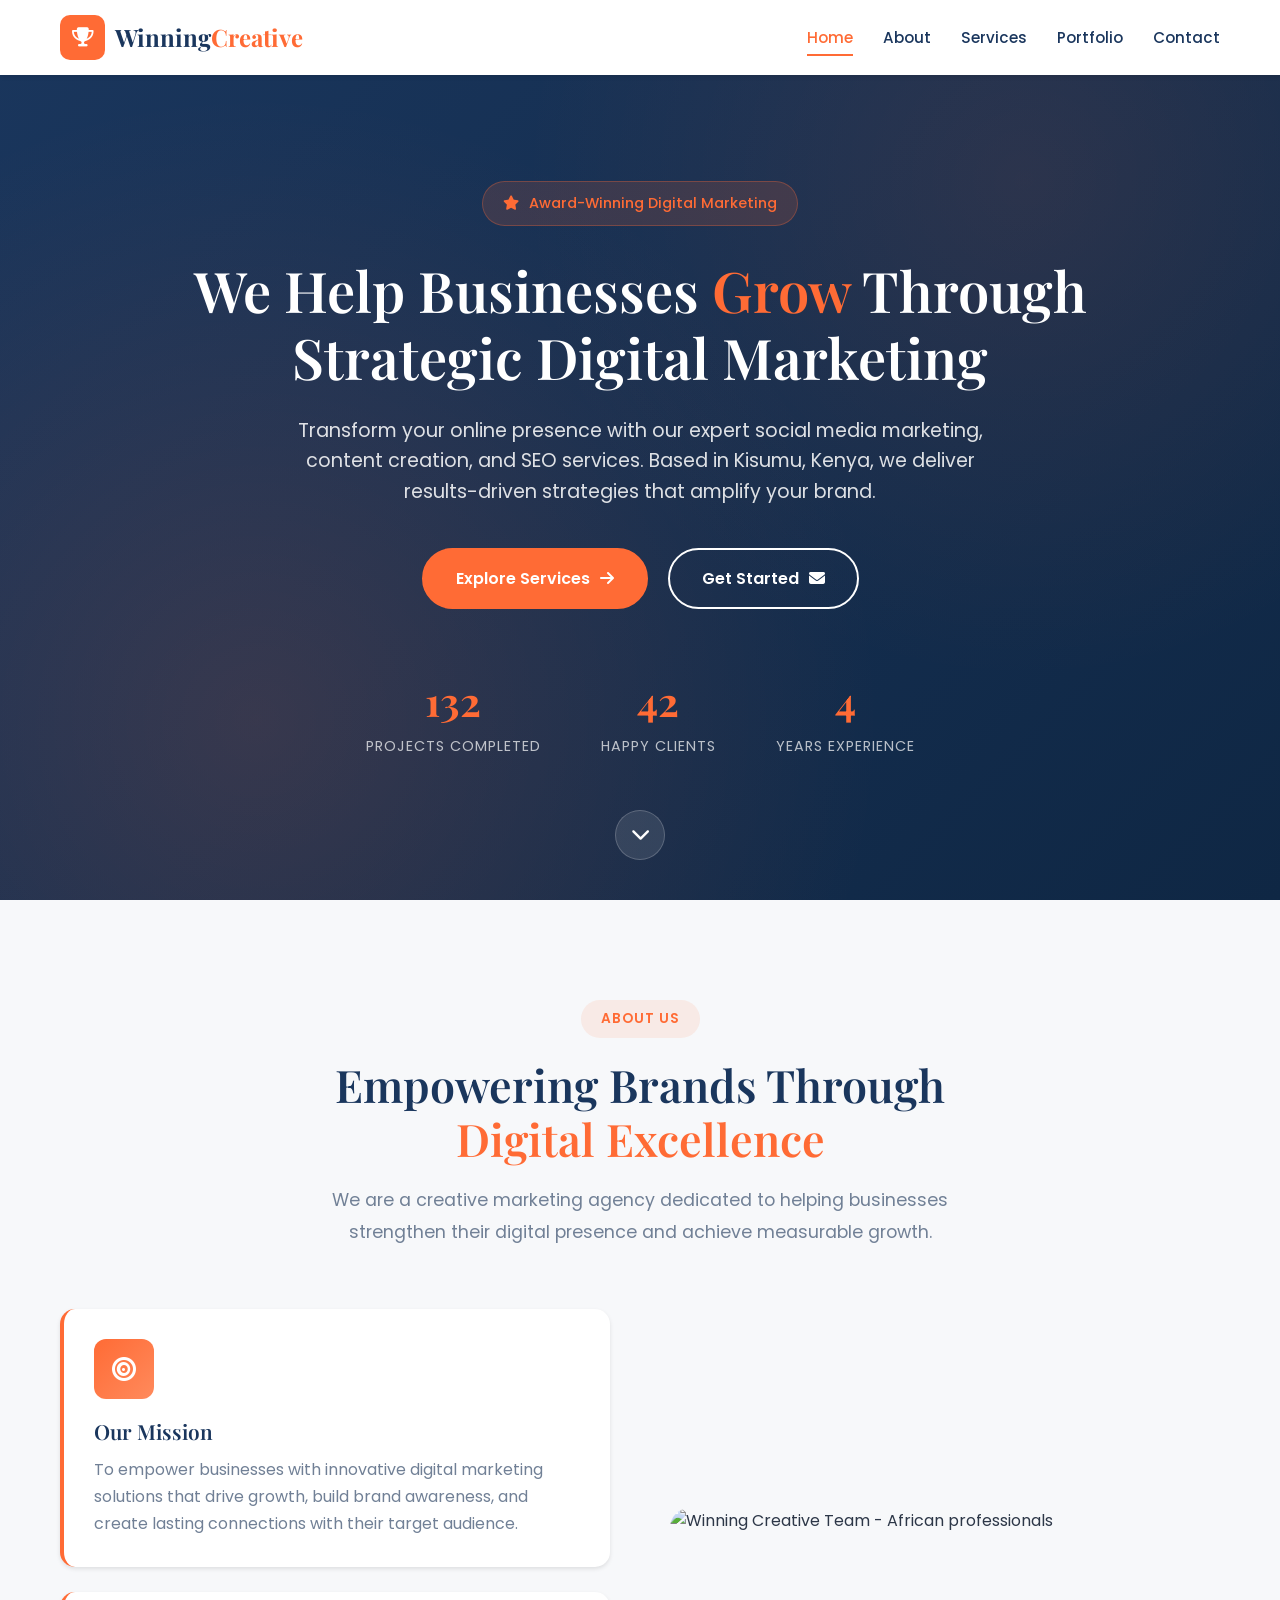
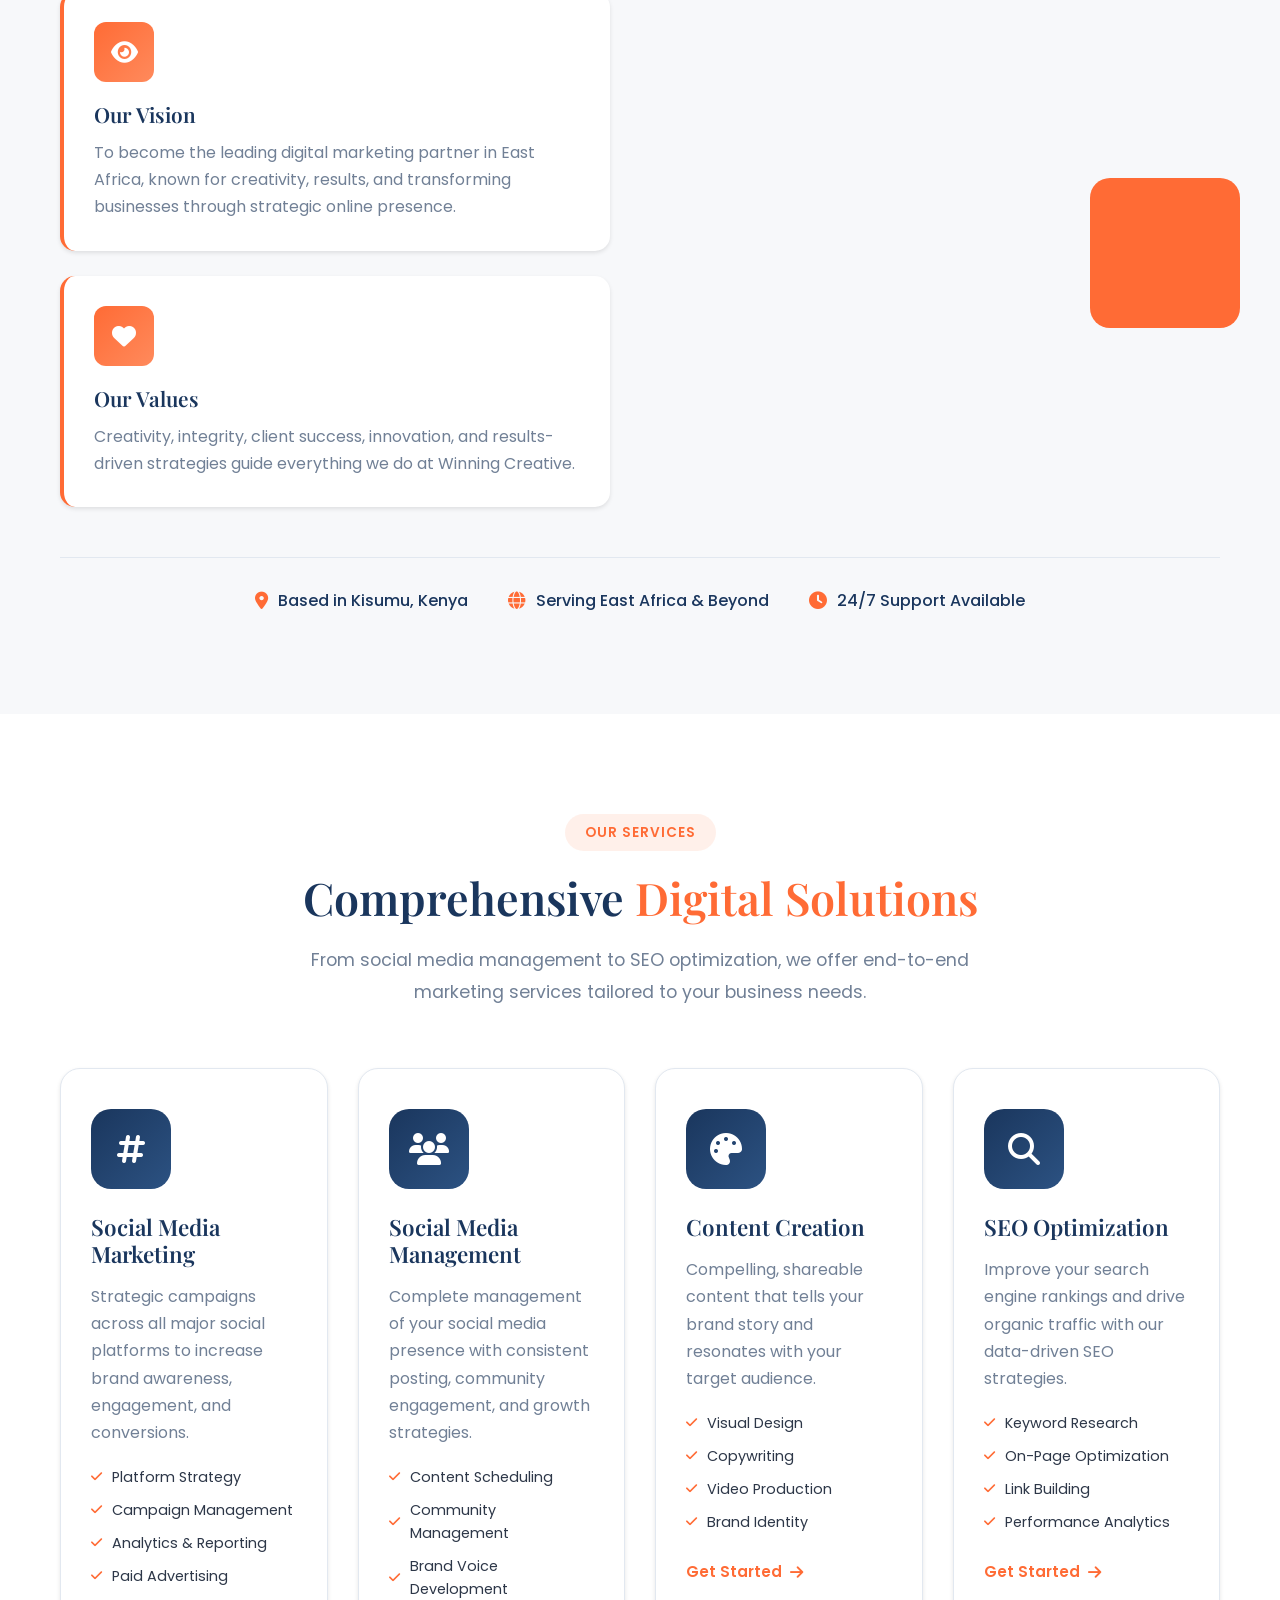
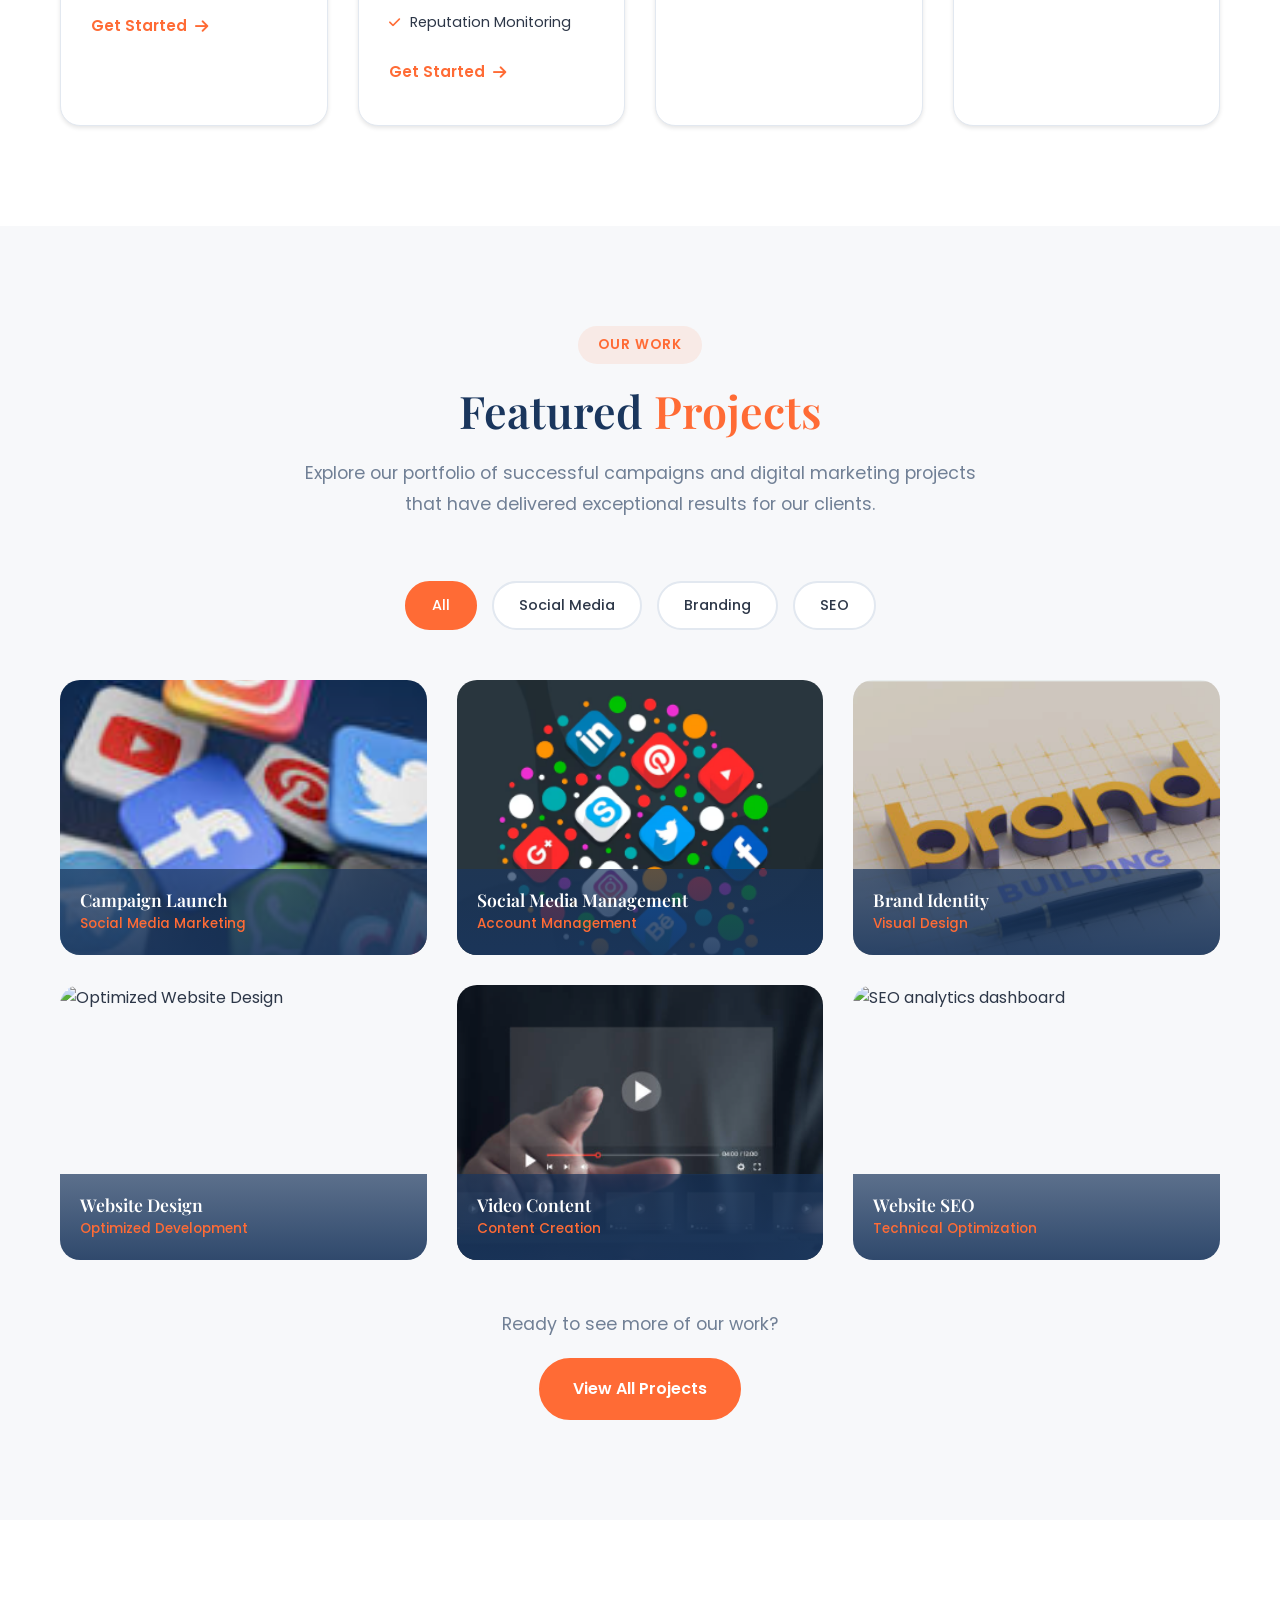
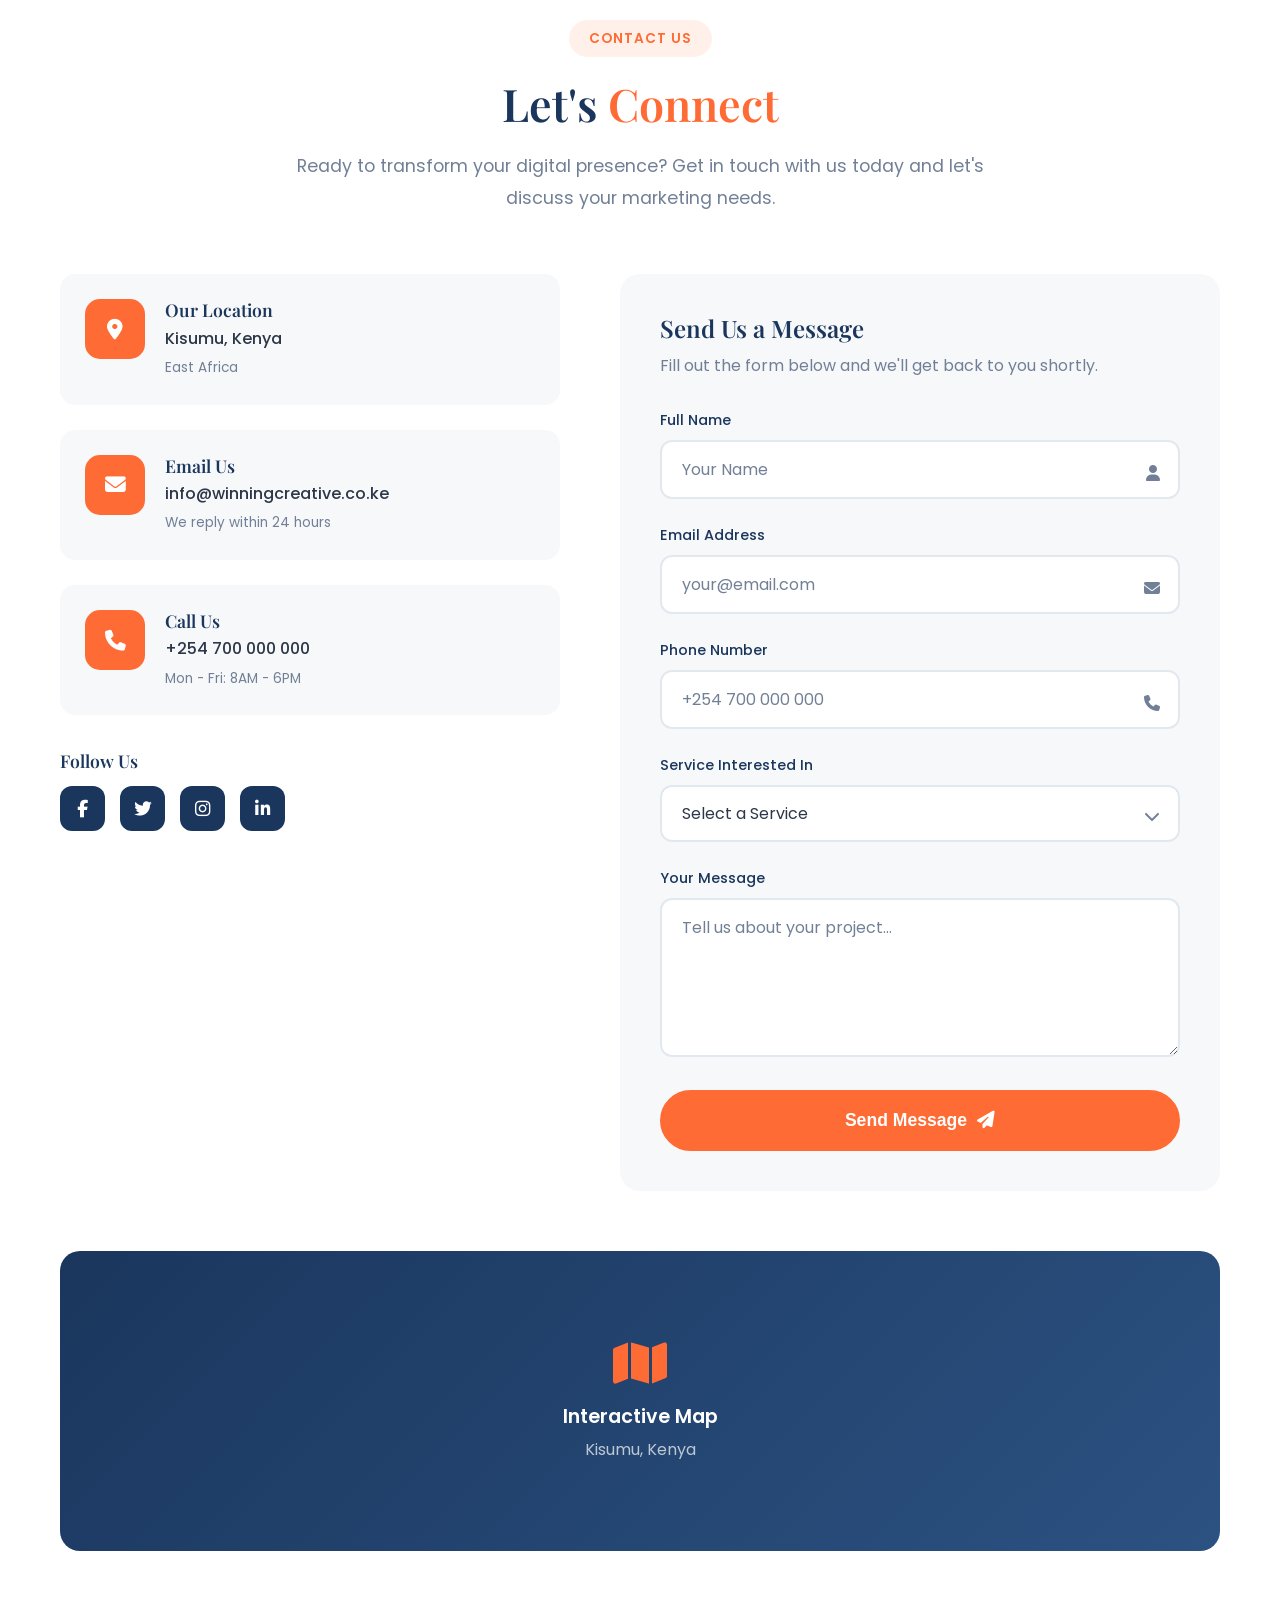
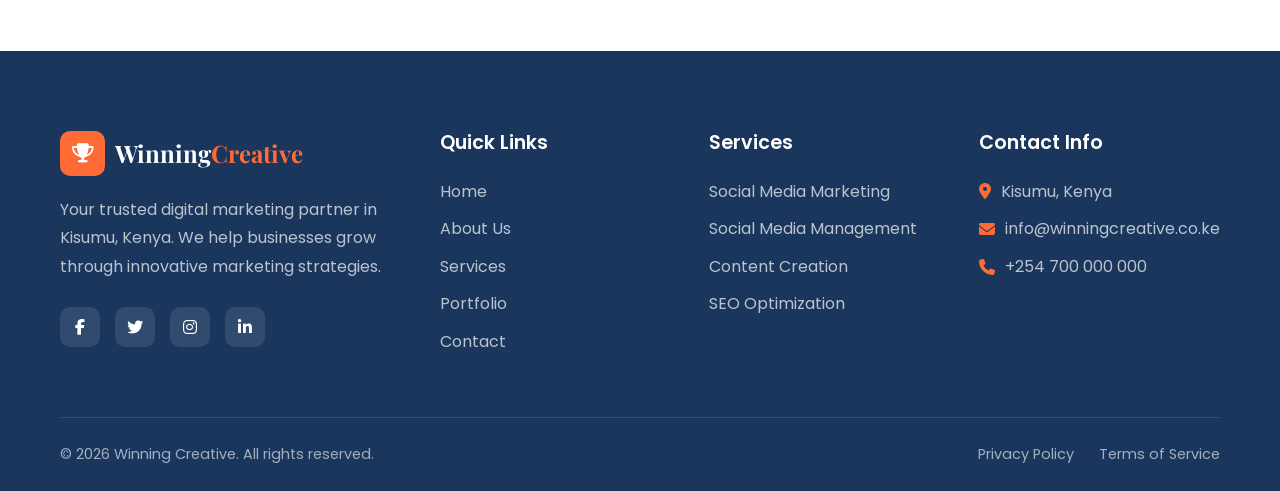
==== deploy/index.html @ 544e2b9c "first commit" ====
<!DOCTYPE html>
<html lang="en">
<head>
    <meta charset="UTF-8">
    <meta name="viewport" content="width=device-width, initial-scale=1.0">
    <meta name="description" content="Winning Creative - Your trusted digital marketing partner in Kisumu, Kenya. We specialize in social media marketing, management, content creation, and SEO optimization.">
    <meta name="keywords" content="digital marketing, social media marketing, SEO, content creation, Kisumu, Kenya, marketing agency">
    <meta name="author" content="Winning Creative">
    <meta name="robots" content="index, follow">
    <meta property="og:title" content="Winning Creative - Digital Marketing Agency">
    <meta property="og:description" content="Helping businesses grow through innovative digital marketing strategies">
    <meta property="og:type" content="website">
    <meta property="og:locale" content="en_KE">
    <title>Winning Creative | Digital Marketing Agency Kisumu, Kenya</title>
    <link rel="stylesheet" href="styles.css">
    <link rel="preconnect" href="https://fonts.googleapis.com">
    <link rel="preconnect" href="https://fonts.gstatic.com" crossorigin>
    <link href="https://fonts.googleapis.com/css2?family=Poppins:wght@300;400;500;600;700&family=Playfair+Display:wght@400;500;600;700&display=swap" rel="stylesheet">
    <link rel="stylesheet" href="https://cdnjs.cloudflare.com/ajax/libs/font-awesome/6.4.0/css/all.min.css">
</head>
<body>
    <!-- Navigation -->
    <nav class="navbar" id="navbar">
        <div class="container">
            <a href="#home" class="logo">
                <span class="logo-icon"><i class="fas fa-trophy"></i></span>
                <span class="logo-text">Winning<span class="accent">Creative</span></span>
            </a>
            <div class="menu-toggle" id="menu-toggle">
                <span class="bar"></span>
                <span class="bar"></span>
                <span class="bar"></span>
            </div>
            <ul class="nav-menu" id="nav-menu">
                <li><a href="#home" class="nav-link active">Home</a></li>
                <li><a href="#about" class="nav-link">About</a></li>
                <li><a href="#services" class="nav-link">Services</a></li>
                <li><a href="#portfolio" class="nav-link">Portfolio</a></li>
                <li><a href="#contact" class="nav-link">Contact</a></li>
            </ul>
        </div>
    </nav>

    <!-- Hero Section -->
    <section id="home" class="hero">
        <div class="hero-bg-image">
            <img src="https://images.unsplash.com/photo-1552664730-d307ca884978?w=1920&h=1080&fit=crop&crop=faces" alt="African business team collaborating">
        </div>
        <div class="hero-overlay"></div>
        <div class="hero-content">
            <div class="hero-badge">
                <span class="badge-icon"><i class="fas fa-star"></i></span>
                <span>Award-Winning Digital Marketing</span>
            </div>
            <h1 class="hero-title">
                We Help Businesses <span class="highlight">Grow</span> Through Strategic Digital Marketing
            </h1>
            <p class="hero-subtitle">
                Transform your online presence with our expert social media marketing, content creation, and SEO services. Based in Kisumu, Kenya, we deliver results-driven strategies that amplify your brand.
            </p>
            <div class="hero-buttons">
                <a href="#services" class="btn btn-primary">
                    <span>Explore Services</span>
                    <i class="fas fa-arrow-right"></i>
                </a>
                <a href="#contact" class="btn btn-secondary">
                    <span>Get Started</span>
                    <i class="fas fa-envelope"></i>
                </a>
            </div>
            <div class="hero-stats">
                <div class="stat-item">
                    <span class="stat-number" data-count="150">0</span>
                    <span class="stat-label">Projects Completed</span>
                </div>
                <div class="stat-item">
                    <span class="stat-number" data-count="50">0</span>
                    <span class="stat-label">Happy Clients</span>
                </div>
                <div class="stat-item">
                    <span class="stat-number" data-count="5">0</span>
                    <span class="stat-label">Years Experience</span>
                </div>
            </div>
        </div>
        <div class="scroll-indicator">
            <a href="#about">
                <i class="fas fa-chevron-down"></i>
            </a>
        </div>
    </section>

    <!-- About Section -->
    <section id="about" class="about">
        <div class="container">
            <div class="section-header">
                <span class="section-tag">About Us</span>
                <h2 class="section-title">Empowering Brands Through <span class="highlight">Digital Excellence</span></h2>
                <p class="section-subtitle">We are a creative marketing agency dedicated to helping businesses strengthen their digital presence and achieve measurable growth.</p>
            </div>
            <div class="about-grid">
                <div class="about-content">
                    <div class="about-card">
                        <div class="card-icon">
                            <i class="fas fa-bullseye"></i>
                        </div>
                        <h3>Our Mission</h3>
                        <p>To empower businesses with innovative digital marketing solutions that drive growth, build brand awareness, and create lasting connections with their target audience.</p>
                    </div>
                    <div class="about-card">
                        <div class="card-icon">
                            <i class="fas fa-eye"></i>
                        </div>
                        <h3>Our Vision</h3>
                        <p>To become the leading digital marketing partner in East Africa, known for creativity, results, and transforming businesses through strategic online presence.</p>
                    </div>
                    <div class="about-card">
                        <div class="card-icon">
                            <i class="fas fa-heart"></i>
                        </div>
                        <h3>Our Values</h3>
                        <p>Creativity, integrity, client success, innovation, and results-driven strategies guide everything we do at Winning Creative.</p>
                    </div>
                </div>
                <div class="about-image">
                    <div class="image-wrapper">
                        <div class="image-placeholder">
                            <img src="https://images.unsplash.com/photo-1522202176988-66273c2fd55f?w=600&h=400&fit=crop&crop=faces" alt="Winning Creative Team - African professionals">
                        </div>
                        <div class="image-accent"></div>
                    </div>
                </div>
            </div>
            <div class="about-features">
                <div class="feature-item">
                    <i class="fas fa-map-marker-alt"></i>
                    <span>Based in Kisumu, Kenya</span>
                </div>
                <div class="feature-item">
                    <i class="fas fa-globe"></i>
                    <span>Serving East Africa & Beyond</span>
                </div>
                <div class="feature-item">
                    <i class="fas fa-clock"></i>
                    <span>24/7 Support Available</span>
                </div>
            </div>
        </div>
    </section>

    <!-- Services Section -->
    <section id="services" class="services">
        <div class="container">
            <div class="section-header">
                <span class="section-tag">Our Services</span>
                <h2 class="section-title">Comprehensive <span class="highlight">Digital Solutions</span></h2>
                <p class="section-subtitle">From social media management to SEO optimization, we offer end-to-end marketing services tailored to your business needs.</p>
            </div>
            <div class="services-grid">
                <div class="service-card" data-service="social-marketing">
                    <div class="service-icon">
                        <i class="fas fa-hashtag"></i>
                    </div>
                    <h3>Social Media Marketing</h3>
                    <p>Strategic campaigns across all major social platforms to increase brand awareness, engagement, and conversions.</p>
                    <ul class="service-features">
                        <li><i class="fas fa-check"></i> Platform Strategy</li>
                        <li><i class="fas fa-check"></i> Campaign Management</li>
                        <li><i class="fas fa-check"></i> Analytics & Reporting</li>
                        <li><i class="fas fa-check"></i> Paid Advertising</li>
                    </ul>
                    <a href="#contact" class="service-link">Get Started <i class="fas fa-arrow-right"></i></a>
                </div>
                <div class="service-card" data-service="social-management">
                    <div class="service-icon">
                        <i class="fas fa-users"></i>
                    </div>
                    <h3>Social Media Management</h3>
                    <p>Complete management of your social media presence with consistent posting, community engagement, and growth strategies.</p>
                    <ul class="service-features">
                        <li><i class="fas fa-check"></i> Content Scheduling</li>
                        <li><i class="fas fa-check"></i> Community Management</li>
                        <li><i class="fas fa-check"></i> Brand Voice Development</li>
                        <li><i class="fas fa-check"></i> Reputation Monitoring</li>
                    </ul>
                    <a href="#contact" class="service-link">Get Started <i class="fas fa-arrow-right"></i></a>
                </div>
                <div class="service-card" data-service="content-creation">
                    <div class="service-icon">
                        <i class="fas fa-palette"></i>
                    </div>
                    <h3>Content Creation</h3>
                    <p>Compelling, shareable content that tells your brand story and resonates with your target audience.</p>
                    <ul class="service-features">
                        <li><i class="fas fa-check"></i> Visual Design</li>
                        <li><i class="fas fa-check"></i> Copywriting</li>
                        <li><i class="fas fa-check"></i> Video Production</li>
                        <li><i class="fas fa-check"></i> Brand Identity</li>
                    </ul>
                    <a href="#contact" class="service-link">Get Started <i class="fas fa-arrow-right"></i></a>
                </div>
                <div class="service-card" data-service="seo">
                    <div class="service-icon">
                        <i class="fas fa-search"></i>
                    </div>
                    <h3>SEO Optimization</h3>
                    <p>Improve your search engine rankings and drive organic traffic with our data-driven SEO strategies.</p>
                    <ul class="service-features">
                        <li><i class="fas fa-check"></i> Keyword Research</li>
                        <li><i class="fas fa-check"></i> On-Page Optimization</li>
                        <li><i class="fas fa-check"></i> Link Building</li>
                        <li><i class="fas fa-check"></i> Performance Analytics</li>
                    </ul>
                    <a href="#contact" class="service-link">Get Started <i class="fas fa-arrow-right"></i></a>
                </div>
            </div>
        </div>
    </section>

    <!-- Portfolio Section -->
    <section id="portfolio" class="portfolio">
        <div class="container">
            <div class="section-header">
                <span class="section-tag">Our Work</span>
                <h2 class="section-title">Featured <span class="highlight">Projects</span></h2>
                <p class="section-subtitle">Explore our portfolio of successful campaigns and digital marketing projects that have delivered exceptional results for our clients.</p>
            </div>
            <div class="portfolio-filter">
                <button class="filter-btn active" data-filter="all">All</button>
                <button class="filter-btn" data-filter="social">Social Media</button>
                <button class="filter-btn" data-filter="branding">Branding</button>
                <button class="filter-btn" data-filter="seo">SEO</button>
            </div>
            <div class="portfolio-grid">
                <div class="portfolio-item" data-category="social">
                    <div class="portfolio-image">
                        <img src="socialmedia.PNG" alt="Social Media Marketing Campaign">
                        <div class="portfolio-overlay">
                            <h4>Campaign Launch</h4>
                            <p>Social Media Marketing</p>
                        </div>
                    </div>
                </div>
                <div class="portfolio-item" data-category="social">
                    <div class="portfolio-image">
                        <img src="socialmediamanagement.PNG" alt="Social Media Management Dashboard">
                        <div class="portfolio-overlay">
                            <h4>Social Media Management</h4>
                            <p>Account Management</p>
                        </div>
                    </div>
                </div>
                <div class="portfolio-item" data-category="branding">
                    <div class="portfolio-image">
                        <img src="brandidentity.PNG" alt="Brand Identity Design">
                        <div class="portfolio-overlay">
                            <h4>Brand Identity</h4>
                            <p>Visual Design</p>
                        </div>
                    </div>
                </div>
                <div class="portfolio-item" data-category="seo">
                    <div class="portfolio-image">
                        <img src="https://images.unsplash.com/photo-1498050108023-c5249f4df085?w=600&h=450&fit=crop" alt="Optimized Website Design">
                        <div class="portfolio-overlay">
                            <h4>Website Design</h4>
                            <p>Optimized Development</p>
                        </div>
                    </div>
                </div>
                <div class="portfolio-item" data-category="social">
                    <div class="portfolio-image">
                        <img src="vediocontent.PNG" alt="Video Content Creation">
                        <div class="portfolio-overlay">
                            <h4>Video Content</h4>
                            <p>Content Creation</p>
                        </div>
                    </div>
                </div>
                <div class="portfolio-item" data-category="seo">
                    <div class="portfolio-image">
                        <img src="https://images.unsplash.com/photo-1460925895917-afdab827c52f?w=600&h=450&fit=crop" alt="SEO analytics dashboard">
                        <div class="portfolio-overlay">
                            <h4>Website SEO</h4>
                            <p>Technical Optimization</p>
                        </div>
                    </div>
                </div>
            </div>
            <div class="portfolio-cta">
                <p>Ready to see more of our work?</p>
                <a href="#contact" class="btn btn-primary">View All Projects</a>
            </div>
        </div>
    </section>

    <!-- Contact Section -->
    <section id="contact" class="contact">
        <div class="container">
            <div class="section-header">
                <span class="section-tag">Contact Us</span>
                <h2 class="section-title">Let's <span class="highlight">Connect</span></h2>
                <p class="section-subtitle">Ready to transform your digital presence? Get in touch with us today and let's discuss your marketing needs.</p>
            </div>
            <div class="contact-grid">
                <div class="contact-info">
                    <div class="contact-card">
                        <div class="contact-icon">
                            <i class="fas fa-map-marker-alt"></i>
                        </div>
                        <div class="contact-details">
                            <h4>Our Location</h4>
                            <p>Kisumu, Kenya</p>
                            <span class="contact-sub">East Africa</span>
                        </div>
                    </div>
                    <div class="contact-card">
                        <div class="contact-icon">
                            <i class="fas fa-envelope"></i>
                        </div>
                        <div class="contact-details">
                            <h4>Email Us</h4>
                            <p>info@winningcreative.co.ke</p>
                            <span class="contact-sub">We reply within 24 hours</span>
                        </div>
                    </div>
                    <div class="contact-card">
                        <div class="contact-icon">
                            <i class="fas fa-phone"></i>
                        </div>
                        <div class="contact-details">
                            <h4>Call Us</h4>
                            <p>+254 700 000 000</p>
                            <span class="contact-sub">Mon - Fri: 8AM - 6PM</span>
                        </div>
                    </div>
                    <div class="social-links">
                        <h4>Follow Us</h4>
                        <div class="social-icons">
                            <a href="#" class="social-link" aria-label="Facebook"><i class="fab fa-facebook-f"></i></a>
                            <a href="#" class="social-link" aria-label="Twitter"><i class="fab fa-twitter"></i></a>
                            <a href="#" class="social-link" aria-label="Instagram"><i class="fab fa-instagram"></i></a>
                            <a href="#" class="social-link" aria-label="LinkedIn"><i class="fab fa-linkedin-in"></i></a>
                        </div>
                    </div>
                </div>
                <div class="contact-form-wrapper">
                    <form class="contact-form" id="contact-form">
                        <div class="form-header">
                            <h3>Send Us a Message</h3>
                            <p>Fill out the form below and we'll get back to you shortly.</p>
                        </div>
                        <div class="form-group">
                            <label for="name">Full Name</label>
                            <input type="text" id="name" name="name" placeholder="Your Name" required>
                            <i class="fas fa-user"></i>
                        </div>
                        <div class="form-group">
                            <label for="email">Email Address</label>
                            <input type="email" id="email" name="email" placeholder="your@email.com" required>
                            <i class="fas fa-envelope"></i>
                        </div>
                        <div class="form-group">
                            <label for="phone">Phone Number</label>
                            <input type="tel" id="phone" name="phone" placeholder="+254 700 000 000">
                            <i class="fas fa-phone"></i>
                        </div>
                        <div class="form-group">
                            <label for="service">Service Interested In</label>
                            <select id="service" name="service" required>
                                <option value="">Select a Service</option>
                                <option value="social-marketing">Social Media Marketing</option>
                                <option value="social-management">Social Media Management</option>
                                <option value="content-creation">Content Creation</option>
                                <option value="seo">SEO Optimization</option>
                                <option value="other">Other</option>
                            </select>
                            <i class="fas fa-chevron-down"></i>
                        </div>
                        <div class="form-group">
                            <label for="message">Your Message</label>
                            <textarea id="message" name="message" rows="5" placeholder="Tell us about your project..." required></textarea>
                        </div>
                        <button type="submit" class="btn btn-primary btn-submit">
                            <span>Send Message</span>
                            <i class="fas fa-paper-plane"></i>
                        </button>
                    </form>
                </div>
            </div>
            <div class="map-wrapper">
                <div class="map-placeholder">
                    <i class="fas fa-map"></i>
                    <span>Interactive Map</span>
                    <p>Kisumu, Kenya</p>
                </div>
            </div>
        </div>
    </section>

    <!-- Footer -->
    <footer class="footer">
        <div class="container">
            <div class="footer-grid">
                <div class="footer-brand">
                    <a href="#home" class="logo">
                        <span class="logo-icon"><i class="fas fa-trophy"></i></span>
                        <span class="logo-text">Winning<span class="accent">Creative</span></span>
                    </a>
                    <p>Your trusted digital marketing partner in Kisumu, Kenya. We help businesses grow through innovative marketing strategies.</p>
                    <div class="footer-social">
                        <a href="#" aria-label="Facebook"><i class="fab fa-facebook-f"></i></a>
                        <a href="#" aria-label="Twitter"><i class="fab fa-twitter"></i></a>
                        <a href="#" aria-label="Instagram"><i class="fab fa-instagram"></i></a>
                        <a href="#" aria-label="LinkedIn"><i class="fab fa-linkedin-in"></i></a>
                    </div>
                </div>
                <div class="footer-links">
                    <h4>Quick Links</h4>
                    <ul>
                        <li><a href="#home">Home</a></li>
                        <li><a href="#about">About Us</a></li>
                        <li><a href="#services">Services</a></li>
                        <li><a href="#portfolio">Portfolio</a></li>
                        <li><a href="#contact">Contact</a></li>
                    </ul>
                </div>
                <div class="footer-services">
                    <h4>Services</h4>
                    <ul>
                        <li><a href="#services">Social Media Marketing</a></li>
                        <li><a href="#services">Social Media Management</a></li>
                        <li><a href="#services">Content Creation</a></li>
                        <li><a href="#services">SEO Optimization</a></li>
                    </ul>
                </div>
                <div class="footer-contact">
                    <h4>Contact Info</h4>
                    <ul>
                        <li><i class="fas fa-map-marker-alt"></i> Kisumu, Kenya</li>
                        <li><i class="fas fa-envelope"></i> info@winningcreative.co.ke</li>
                        <li><i class="fas fa-phone"></i> +254 700 000 000</li>
                    </ul>
                </div>
            </div>
            <div class="footer-bottom">
                <p>&copy; 2026 Winning Creative. All rights reserved.</p>
                <div class="footer-legal">
                    <a href="#">Privacy Policy</a>
                    <a href="#">Terms of Service</a>
                </div>
            </div>
        </div>
    </footer>

    <script src="script.js"></script>
</body>
</html>
---- deploy/styles.css ----
/* ========================================
   Winning Creative - CSS Styles
   Theme: Orange, Dark Blue, White, Black
   ======================================== */

/* CSS Variables */
:root {
    /* Primary Colors */
    --primary-orange: #FF6B35;
    --primary-orange-light: #FF8A5C;
    --primary-orange-dark: #E55A2B;
    
    /* Secondary Colors */
    --dark-blue: #1A365D;
    --dark-blue-light: #2C5282;
    --dark-blue-dark: #0F2744;
    
    /* Neutral Colors */
    --white: #FFFFFF;
    --off-white: #F7F8FA;
    --light-gray: #E2E8F0;
    --gray: #718096;
    --dark-gray: #2D3748;
    --black: #1A202C;
    
    /* Accent Colors */
    --accent-gold: #F6AD55;
    --success: #48BB78;
    --error: #F56565;
    
    /* Shadows */
    --shadow-sm: 0 2px 4px rgba(0, 0, 0, 0.1);
    --shadow-md: 0 4px 12px rgba(0, 0, 0, 0.15);
    --shadow-lg: 0 8px 24px rgba(0, 0, 0, 0.2);
    --shadow-xl: 0 16px 48px rgba(0, 0, 0, 0.25);
    
    /* Transitions */
    --transition-fast: 0.2s ease;
    --transition-normal: 0.3s ease;
    --transition-slow: 0.5s ease;
    
    /* Spacing */
    --container-width: 1200px;
    --section-padding: 100px 0;
}

/* Reset & Base Styles */
* {
    margin: 0;
    padding: 0;
    box-sizing: border-box;
}

html {
    scroll-behavior: smooth;
    scroll-padding-top: 80px;
}

body {
    font-family: 'Poppins', sans-serif;
    font-size: 16px;
    line-height: 1.6;
    color: var(--dark-gray);
    background-color: var(--white);
    overflow-x: hidden;
}

h1, h2, h3, h4, h5, h6 {
    font-family: 'Playfair Display', serif;
    font-weight: 600;
    line-height: 1.2;
    color: var(--dark-blue);
}

a {
    text-decoration: none;
    color: inherit;
    transition: var(--transition-normal);
}

ul {
    list-style: none;
}

img {
    max-width: 100%;
    height: auto;
}

.container {
    max-width: var(--container-width);
    margin: 0 auto;
    padding: 0 20px;
}

/* ========================================
   Navigation
   ======================================== */
.navbar {
    position: fixed;
    top: 0;
    left: 0;
    right: 0;
    z-index: 1000;
    background: var(--white);
    box-shadow: var(--shadow-sm);
    transition: var(--transition-normal);
    padding: 15px 0;
}

.navbar.scrolled {
    background: rgba(255, 255, 255, 0.98);
    backdrop-filter: blur(10px);
    box-shadow: var(--shadow-md);
    padding: 10px 0;
}

.navbar .container {
    display: flex;
    justify-content: space-between;
    align-items: center;
}

.logo {
    display: flex;
    align-items: center;
    gap: 10px;
    font-size: 1.5rem;
    font-weight: 700;
    color: var(--dark-blue);
}

.logo-icon {
    display: flex;
    align-items: center;
    justify-content: center;
    width: 45px;
    height: 45px;
    background: var(--primary-orange);
    border-radius: 10px;
    color: var(--white);
    font-size: 1.2rem;
}

.logo-text {
    font-family: 'Playfair Display', serif;
}

.logo .accent {
    color: var(--primary-orange);
}

.nav-menu {
    display: flex;
    align-items: center;
    gap: 30px;
}

.nav-link {
    position: relative;
    font-weight: 500;
    color: var(--dark-blue);
    padding: 8px 0;
    font-size: 0.95rem;
}

.nav-link::after {
    content: '';
    position: absolute;
    bottom: 0;
    left: 0;
    width: 0;
    height: 2px;
    background: var(--primary-orange);
    transition: var(--transition-normal);
}

.nav-link:hover::after,
.nav-link.active::after {
    width: 100%;
}

.nav-link:hover,
.nav-link.active {
    color: var(--primary-orange);
}

/* Mobile Menu Toggle */
.menu-toggle {
    display: none;
    flex-direction: column;
    gap: 5px;
    cursor: pointer;
    padding: 5px;
}

.menu-toggle .bar {
    width: 25px;
    height: 3px;
    background: var(--dark-blue);
    border-radius: 3px;
    transition: var(--transition-normal);
}

.menu-toggle.active .bar:nth-child(1) {
    transform: rotate(45deg) translate(5px, 5px);
}

.menu-toggle.active .bar:nth-child(2) {
    opacity: 0;
}

.menu-toggle.active .bar:nth-child(3) {
    transform: rotate(-45deg) translate(5px, -5px);
}

/* ========================================
   Hero Section
   ======================================== */
.hero {
    position: relative;
    min-height: 100vh;
    display: flex;
    align-items: center;
    justify-content: center;
    background: linear-gradient(135deg, var(--dark-blue) 0%, var(--dark-blue-dark) 100%);
    padding: 120px 20px 80px;
    overflow: hidden;
}

.hero-bg-image {
    position: absolute;
    top: 0;
    left: 0;
    width: 100%;
    height: 100%;
    z-index: 0;
}

.hero-bg-image img {
    width: 100%;
    height: 100%;
    object-fit: cover;
    opacity: 0.3;
}

.hero::before {
    content: '';
    position: absolute;
    top: 0;
    left: 0;
    right: 0;
    bottom: 0;
    background: 
        radial-gradient(circle at 20% 80%, rgba(255, 107, 53, 0.15) 0%, transparent 50%),
        radial-gradient(circle at 80% 20%, rgba(255, 107, 53, 0.1) 0%, transparent 40%);
    pointer-events: none;
}

.hero-content {
    position: relative;
    z-index: 2;
    text-align: center;
    max-width: 900px;
    animation: fadeInUp 0.8s ease forwards;
}

@keyframes fadeInUp {
    from {
        opacity: 0;
        transform: translateY(30px);
    }
    to {
        opacity: 1;
        transform: translateY(0);
    }
}

.hero-badge {
    display: inline-flex;
    align-items: center;
    gap: 10px;
    background: rgba(255, 107, 53, 0.15);
    border: 1px solid rgba(255, 107, 53, 0.3);
    padding: 10px 20px;
    border-radius: 50px;
    margin-bottom: 30px;
    color: var(--primary-orange);
    font-weight: 500;
    font-size: 0.9rem;
}

.badge-icon {
    animation: pulse 2s infinite;
}

@keyframes pulse {
    0%, 100% { transform: scale(1); }
    50% { transform: scale(1.1); }
}

.hero-title {
    font-size: 3.5rem;
    color: var(--white);
    margin-bottom: 25px;
    line-height: 1.2;
}

.hero-title .highlight {
    color: var(--primary-orange);
    position: relative;
}

.hero-subtitle {
    font-size: 1.2rem;
    color: rgba(255, 255, 255, 0.85);
    margin-bottom: 40px;
    max-width: 700px;
    margin-left: auto;
    margin-right: auto;
}

.hero-buttons {
    display: flex;
    gap: 20px;
    justify-content: center;
    flex-wrap: wrap;
    margin-bottom: 60px;
}

.btn {
    display: inline-flex;
    align-items: center;
    gap: 10px;
    padding: 16px 32px;
    border-radius: 50px;
    font-weight: 600;
    font-size: 1rem;
    cursor: pointer;
    transition: var(--transition-normal);
    border: 2px solid transparent;
}

.btn-primary {
    background: var(--primary-orange);
    color: var(--white);
    border-color: var(--primary-orange);
}

.btn-primary:hover {
    background: var(--primary-orange-dark);
    border-color: var(--primary-orange-dark);
    transform: translateY(-3px);
    box-shadow: 0 10px 30px rgba(255, 107, 53, 0.4);
}

.btn-secondary {
    background: transparent;
    color: var(--white);
    border-color: var(--white);
}

.btn-secondary:hover {
    background: var(--white);
    color: var(--dark-blue);
    transform: translateY(-3px);
    box-shadow: 0 10px 30px rgba(255, 255, 255, 0.2);
}

.hero-stats {
    display: flex;
    justify-content: center;
    gap: 60px;
    flex-wrap: wrap;
}

.stat-item {
    text-align: center;
}

.stat-number {
    display: block;
    font-size: 2.5rem;
    font-weight: 700;
    color: var(--primary-orange);
    font-family: 'Playfair Display', serif;
}

.stat-label {
    font-size: 0.9rem;
    color: rgba(255, 255, 255, 0.7);
    text-transform: uppercase;
    letter-spacing: 1px;
}

.scroll-indicator {
    position: absolute;
    bottom: 40px;
    left: 50%;
    transform: translateX(-50%);
    animation: bounce 2s infinite;
}

.scroll-indicator a {
    display: flex;
    align-items: center;
    justify-content: center;
    width: 50px;
    height: 50px;
    background: rgba(255, 255, 255, 0.1);
    border-radius: 50%;
    color: var(--white);
    font-size: 1.2rem;
    border: 1px solid rgba(255, 255, 255, 0.2);
}

.scroll-indicator a:hover {
    background: var(--primary-orange);
    border-color: var(--primary-orange);
}

@keyframes bounce {
    0%, 20%, 50%, 80%, 100% { transform: translateX(-50%) translateY(0); }
    40% { transform: translateX(-50%) translateY(-10px); }
    60% { transform: translateX(-50%) translateY(-5px); }
}

/* ========================================
   Section Styles
   ======================================== */
section {
    padding: var(--section-padding);
}

.section-header {
    text-align: center;
    max-width: 700px;
    margin: 0 auto 60px;
}

.section-tag {
    display: inline-block;
    background: rgba(255, 107, 53, 0.1);
    color: var(--primary-orange);
    padding: 8px 20px;
    border-radius: 50px;
    font-size: 0.85rem;
    font-weight: 600;
    text-transform: uppercase;
    letter-spacing: 1px;
    margin-bottom: 20px;
}

.section-title {
    font-size: 2.8rem;
    margin-bottom: 20px;
    color: var(--dark-blue);
}

.section-title .highlight {
    color: var(--primary-orange);
}

.section-subtitle {
    font-size: 1.1rem;
    color: var(--gray);
    line-height: 1.8;
}

/* ========================================
   About Section
   ======================================== */
.about {
    background: var(--off-white);
}

.about-grid {
    display: grid;
    grid-template-columns: 1fr 1fr;
    gap: 60px;
    align-items: center;
    margin-bottom: 50px;
}

.about-content {
    display: grid;
    gap: 25px;
}

.about-card {
    background: var(--white);
    padding: 30px;
    border-radius: 15px;
    box-shadow: var(--shadow-sm);
    transition: var(--transition-normal);
    border-left: 4px solid var(--primary-orange);
}

.about-card:hover {
    transform: translateY(-5px);
    box-shadow: var(--shadow-md);
}

.about-card .card-icon {
    display: flex;
    align-items: center;
    justify-content: center;
    width: 60px;
    height: 60px;
    background: linear-gradient(135deg, var(--primary-orange), var(--primary-orange-light));
    border-radius: 12px;
    color: var(--white);
    font-size: 1.5rem;
    margin-bottom: 20px;
}

.about-card h3 {
    font-size: 1.3rem;
    margin-bottom: 12px;
    color: var(--dark-blue);
}

.about-card p {
    color: var(--gray);
    line-height: 1.7;
}

.about-image {
    position: relative;
}

.image-wrapper {
    position: relative;
    width: 100%;
    height: 400px;
}

.image-placeholder {
    position: absolute;
    top: 0;
    left: 0;
    width: 100%;
    height: 100%;
    border-radius: 20px;
    overflow: hidden;
    z-index: 2;
}

.image-placeholder img {
    width: 100%;
    height: 100%;
    object-fit: cover;
    transition: var(--transition-normal);
}

.image-wrapper:hover .image-placeholder img {
    transform: scale(1.05);
}

.image-accent {
    position: absolute;
    bottom: -20px;
    right: -20px;
    width: 150px;
    height: 150px;
    background: var(--primary-orange);
    border-radius: 20px;
    z-index: 1;
}

.about-features {
    display: flex;
    justify-content: center;
    gap: 40px;
    flex-wrap: wrap;
    padding-top: 30px;
    border-top: 1px solid var(--light-gray);
}

.feature-item {
    display: flex;
    align-items: center;
    gap: 10px;
    color: var(--dark-blue);
    font-weight: 500;
}

.feature-item i {
    color: var(--primary-orange);
    font-size: 1.1rem;
}

/* ========================================
   Services Section
   ======================================== */
.services {
    background: var(--white);
}

.services-grid {
    display: grid;
    grid-template-columns: repeat(4, 1fr);
    gap: 30px;
}

.service-card {
    background: var(--white);
    padding: 40px 30px;
    border-radius: 20px;
    box-shadow: var(--shadow-sm);
    transition: var(--transition-normal);
    border: 1px solid var(--light-gray);
    position: relative;
    overflow: hidden;
}

.service-card::before {
    content: '';
    position: absolute;
    top: 0;
    left: 0;
    right: 0;
    height: 4px;
    background: var(--primary-orange);
    transform: scaleX(0);
    transition: var(--transition-normal);
}

.service-card:hover {
    transform: translateY(-10px);
    box-shadow: var(--shadow-lg);
    border-color: var(--primary-orange);
}

.service-card:hover::before {
    transform: scaleX(1);
}

.service-icon {
    display: flex;
    align-items: center;
    justify-content: center;
    width: 80px;
    height: 80px;
    background: linear-gradient(135deg, var(--dark-blue), var(--dark-blue-light));
    border-radius: 20px;
    color: var(--white);
    font-size: 2rem;
    margin-bottom: 25px;
    transition: var(--transition-normal);
}

.service-card:hover .service-icon {
    background: var(--primary-orange);
    transform: scale(1.1);
}

.service-card h3 {
    font-size: 1.4rem;
    margin-bottom: 15px;
    color: var(--dark-blue);
}

.service-card > p {
    color: var(--gray);
    margin-bottom: 20px;
    line-height: 1.7;
}

.service-features {
    margin-bottom: 25px;
}

.service-features li {
    display: flex;
    align-items: center;
    gap: 10px;
    color: var(--dark-gray);
    margin-bottom: 10px;
    font-size: 0.9rem;
}

.service-features li i {
    color: var(--primary-orange);
    font-size: 0.8rem;
}

.service-link {
    display: inline-flex;
    align-items: center;
    gap: 8px;
    color: var(--primary-orange);
    font-weight: 600;
    font-size: 0.95rem;
}

.service-link:hover {
    gap: 15px;
}

/* ========================================
   Portfolio Section
   ======================================== */
.portfolio {
    background: var(--off-white);
}

.portfolio-filter {
    display: flex;
    justify-content: center;
    gap: 15px;
    margin-bottom: 50px;
    flex-wrap: wrap;
}

.filter-btn {
    padding: 12px 25px;
    background: var(--white);
    border: 2px solid var(--light-gray);
    border-radius: 50px;
    font-weight: 500;
    color: var(--dark-gray);
    cursor: pointer;
    transition: var(--transition-normal);
    font-family: 'Poppins', sans-serif;
    font-size: 0.9rem;
}

.filter-btn:hover,
.filter-btn.active {
    background: var(--primary-orange);
    border-color: var(--primary-orange);
    color: var(--white);
}

.portfolio-grid {
    display: grid;
    grid-template-columns: repeat(3, 1fr);
    gap: 30px;
    margin-bottom: 50px;
}

.portfolio-item {
    position: relative;
    border-radius: 20px;
    overflow: hidden;
    cursor: pointer;
    aspect-ratio: 4/3;
}

.portfolio-image {
    position: absolute;
    top: 0;
    left: 0;
    width: 100%;
    height: 100%;
}

.portfolio-image img {
    width: 100%;
    height: 100%;
    object-fit: cover;
    transition: var(--transition-normal);
}

.portfolio-item:hover .portfolio-image img {
    transform: scale(1.1);
}

.portfolio-overlay {
    position: absolute;
    bottom: 0;
    left: 0;
    right: 0;
    padding: 20px;
    background: linear-gradient(to top, rgba(26, 54, 93, 0.9), rgba(26, 54, 93, 0.7));
    transition: var(--transition-normal);
}

.portfolio-item:hover .portfolio-overlay {
    transform: translateY(0);
}

.portfolio-overlay h4 {
    color: var(--white);
    font-size: 1.1rem;
    margin-bottom: 3px;
}

.portfolio-overlay p {
    color: var(--primary-orange);
    font-size: 0.85rem;
    font-weight: 500;
}

.portfolio-cta {
    text-align: center;
}

.portfolio-cta p {
    font-size: 1.1rem;
    color: var(--gray);
    margin-bottom: 20px;
}

/* ========================================
   Contact Section
   ======================================== */
.contact {
    background: var(--white);
}

.contact-grid {
    display: grid;
    grid-template-columns: 1fr 1.2fr;
    gap: 60px;
    margin-bottom: 60px;
}

.contact-info {
    display: flex;
    flex-direction: column;
    gap: 25px;
}

.contact-card {
    display: flex;
    gap: 20px;
    background: var(--off-white);
    padding: 25px;
    border-radius: 15px;
    transition: var(--transition-normal);
}

.contact-card:hover {
    transform: translateX(10px);
    box-shadow: var(--shadow-sm);
}

.contact-icon {
    display: flex;
    align-items: center;
    justify-content: center;
    width: 60px;
    height: 60px;
    background: var(--primary-orange);
    border-radius: 15px;
    color: var(--white);
    font-size: 1.3rem;
    flex-shrink: 0;
}

.contact-details h4 {
    font-size: 1.1rem;
    margin-bottom: 5px;
    color: var(--dark-blue);
}

.contact-details p {
    color: var(--dark-gray);
    font-weight: 500;
    margin-bottom: 3px;
}

.contact-sub {
    font-size: 0.85rem;
    color: var(--gray);
}

.social-links {
    margin-top: 10px;
}

.social-links h4 {
    font-size: 1.1rem;
    margin-bottom: 15px;
    color: var(--dark-blue);
}

.social-icons {
    display: flex;
    gap: 15px;
}

.social-link {
    display: flex;
    align-items: center;
    justify-content: center;
    width: 45px;
    height: 45px;
    background: var(--dark-blue);
    border-radius: 12px;
    color: var(--white);
    font-size: 1.1rem;
    transition: var(--transition-normal);
}

.social-link:hover {
    background: var(--primary-orange);
    transform: translateY(-5px);
}

/* Contact Form */
.contact-form-wrapper {
    background: var(--off-white);
    padding: 40px;
    border-radius: 20px;
}

.form-header {
    margin-bottom: 30px;
}

.form-header h3 {
    font-size: 1.5rem;
    margin-bottom: 10px;
    color: var(--dark-blue);
}

.form-header p {
    color: var(--gray);
}

.form-group {
    margin-bottom: 25px;
    position: relative;
}

.form-group label {
    display: block;
    font-weight: 500;
    color: var(--dark-blue);
    margin-bottom: 8px;
    font-size: 0.9rem;
}

.form-group input,
.form-group select,
.form-group textarea {
    width: 100%;
    padding: 15px 50px 15px 20px;
    border: 2px solid var(--light-gray);
    border-radius: 12px;
    font-family: 'Poppins', sans-serif;
    font-size: 1rem;
    color: var(--dark-gray);
    background: var(--white);
    transition: var(--transition-normal);
}

.form-group input:focus,
.form-group select:focus,
.form-group textarea:focus {
    outline: none;
    border-color: var(--primary-orange);
    box-shadow: 0 0 0 4px rgba(255, 107, 53, 0.1);
}

.form-group input::placeholder,
.form-group textarea::placeholder {
    color: var(--gray);
}

.form-group select {
    cursor: pointer;
    appearance: none;
}

.form-group i {
    position: absolute;
    right: 20px;
    bottom: 18px;
    color: var(--gray);
    pointer-events: none;
}

.form-group textarea {
    resize: vertical;
    min-height: 120px;
}

.btn-submit {
    width: 100%;
    justify-content: center;
    padding: 18px 40px;
    font-size: 1.1rem;
}

/* Map */
.map-wrapper {
    border-radius: 20px;
    overflow: hidden;
    height: 300px;
}

.map-placeholder {
    width: 100%;
    height: 100%;
    background: linear-gradient(135deg, var(--dark-blue), var(--dark-blue-light));
    display: flex;
    flex-direction: column;
    align-items: center;
    justify-content: center;
    color: var(--white);
}

.map-placeholder i {
    font-size: 3rem;
    color: var(--primary-orange);
    margin-bottom: 15px;
}

.map-placeholder span {
    font-size: 1.2rem;
    font-weight: 600;
}

.map-placeholder p {
    color: rgba(255, 255, 255, 0.7);
    margin-top: 5px;
}

/* ========================================
   Footer
   ======================================== */
.footer {
    background: var(--dark-blue);
    color: var(--white);
    padding: 80px 0 0;
}

.footer-grid {
    display: grid;
    grid-template-columns: 1.5fr 1fr 1fr 1fr;
    gap: 50px;
    margin-bottom: 50px;
}

.footer-brand .logo {
    color: var(--white);
    margin-bottom: 20px;
}

.footer-brand .logo-icon {
    background: var(--primary-orange);
}

.footer-brand p {
    color: rgba(255, 255, 255, 0.7);
    line-height: 1.8;
    margin-bottom: 25px;
}

.footer-social {
    display: flex;
    gap: 15px;
}

.footer-social a {
    display: flex;
    align-items: center;
    justify-content: center;
    width: 40px;
    height: 40px;
    background: rgba(255, 255, 255, 0.1);
    border-radius: 10px;
    color: var(--white);
    transition: var(--transition-normal);
}

.footer-social a:hover {
    background: var(--primary-orange);
    transform: translateY(-3px);
}

.footer-links h4,
.footer-services h4,
.footer-contact h4 {
    color: var(--white);
    font-size: 1.2rem;
    margin-bottom: 25px;
    font-family: 'Poppins', sans-serif;
    font-weight: 600;
}

.footer-links ul li,
.footer-services ul li,
.footer-contact ul li {
    margin-bottom: 12px;
}

.footer-links a,
.footer-services a {
    color: rgba(255, 255, 255, 0.7);
    transition: var(--transition-normal);
}

.footer-links a:hover,
.footer-services a:hover {
    color: var(--primary-orange);
    padding-left: 5px;
}

.footer-contact ul li {
    display: flex;
    align-items: center;
    gap: 10px;
    color: rgba(255, 255, 255, 0.7);
}

.footer-contact ul li i {
    color: var(--primary-orange);
}

.footer-bottom {
    display: flex;
    justify-content: space-between;
    align-items: center;
    padding: 25px 0;
    border-top: 1px solid rgba(255, 255, 255, 0.1);
}

.footer-bottom p {
    color: rgba(255, 255, 255, 0.6);
    font-size: 0.9rem;
}

.footer-legal {
    display: flex;
    gap: 25px;
}

.footer-legal a {
    color: rgba(255, 255, 255, 0.6);
    font-size: 0.9rem;
}

.footer-legal a:hover {
    color: var(--primary-orange);
}

/* ========================================
   Animations & Scroll Effects
   ======================================== */
.reveal {
    opacity: 0;
    transform: translateY(30px);
    transition: all 0.8s ease;
}

.reveal.active {
    opacity: 1;
    transform: translateY(0);
}

/* ========================================
   Responsive Design
   ======================================== */
@media (max-width: 1200px) {
    .services-grid {
        grid-template-columns: repeat(2, 1fr);
    }
    
    .footer-grid {
        grid-template-columns: repeat(2, 1fr);
    }
}

@media (max-width: 992px) {
    .hero-title {
        font-size: 2.8rem;
    }
    
    .section-title {
        font-size: 2.2rem;
    }
    
    .about-grid {
        grid-template-columns: 1fr;
    }
    
    .about-image {
        order: -1;
    }
    
    .image-wrapper {
        height: 300px;
    }
    
    .contact-grid {
        grid-template-columns: 1fr;
    }
    
    .portfolio-grid {
        grid-template-columns: repeat(2, 1fr);
    }
}

@media (max-width: 768px) {
    .menu-toggle {
        display: flex;
    }
    
    .nav-menu {
        position: fixed;
        top: 0;
        right: -100%;
        width: 80%;
        max-width: 300px;
        height: 100vh;
        background: var(--white);
        flex-direction: column;
        justify-content: center;
        align-items: center;
        gap: 25px;
        box-shadow: var(--shadow-lg);
        transition: var(--transition-normal);
    }
    
    .nav-menu.active {
        right: 0;
    }
    
    .nav-link {
        font-size: 1.2rem;
    }
    
    .hero {
        padding: 100px 20px 60px;
    }
    
    .hero-title {
        font-size: 2.2rem;
    }
    
    .hero-subtitle {
        font-size: 1rem;
    }
    
    .hero-stats {
        gap: 30px;
    }
    
    .stat-number {
        font-size: 2rem;
    }
    
    .services-grid {
        grid-template-columns: 1fr;
    }
    
    .portfolio-grid {
        grid-template-columns: 1fr;
    }
    
    .footer-grid {
        grid-template-columns: 1fr;
        text-align: center;
    }
    
    .footer-social {
        justify-content: center;
    }
    
    .footer-contact ul li {
        justify-content: center;
    }
    
    .footer-bottom {
        flex-direction: column;
        gap: 15px;
        text-align: center;
    }
}

@media (max-width: 480px) {
    .hero-title {
        font-size: 1.8rem;
    }
    
    .hero-buttons {
        flex-direction: column;
        align-items: center;
    }
    
    .btn {
        width: 100%;
        max-width: 280px;
        justify-content: center;
    }
    
    .section-title {
        font-size: 1.8rem;
    }
    
    .about-features {
        flex-direction: column;
        align-items: center;
        gap: 15px;
    }
    
    .contact-form-wrapper {
        padding: 25px;
    }
    
    .portfolio-filter {
        gap: 10px;
    }
    
    .filter-btn {
        padding: 10px 18px;
        font-size: 0.8rem;
    }
}
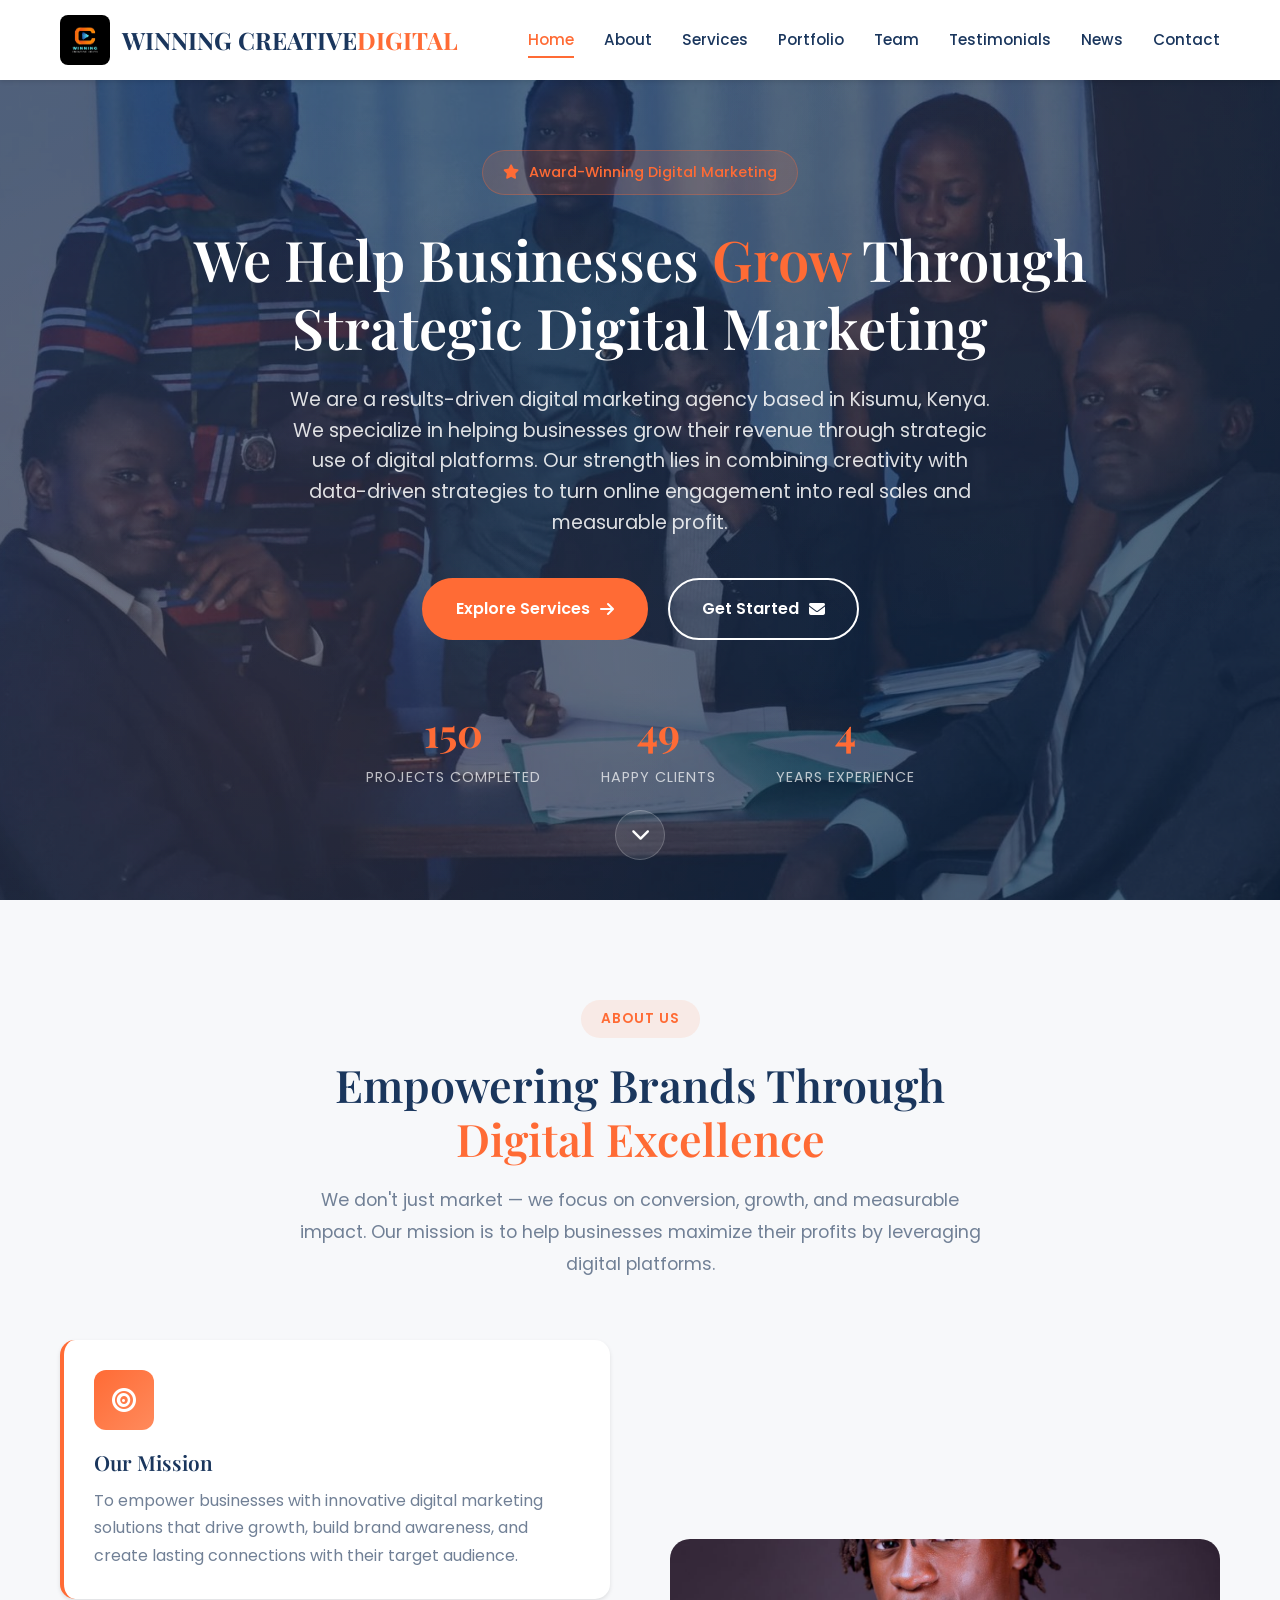
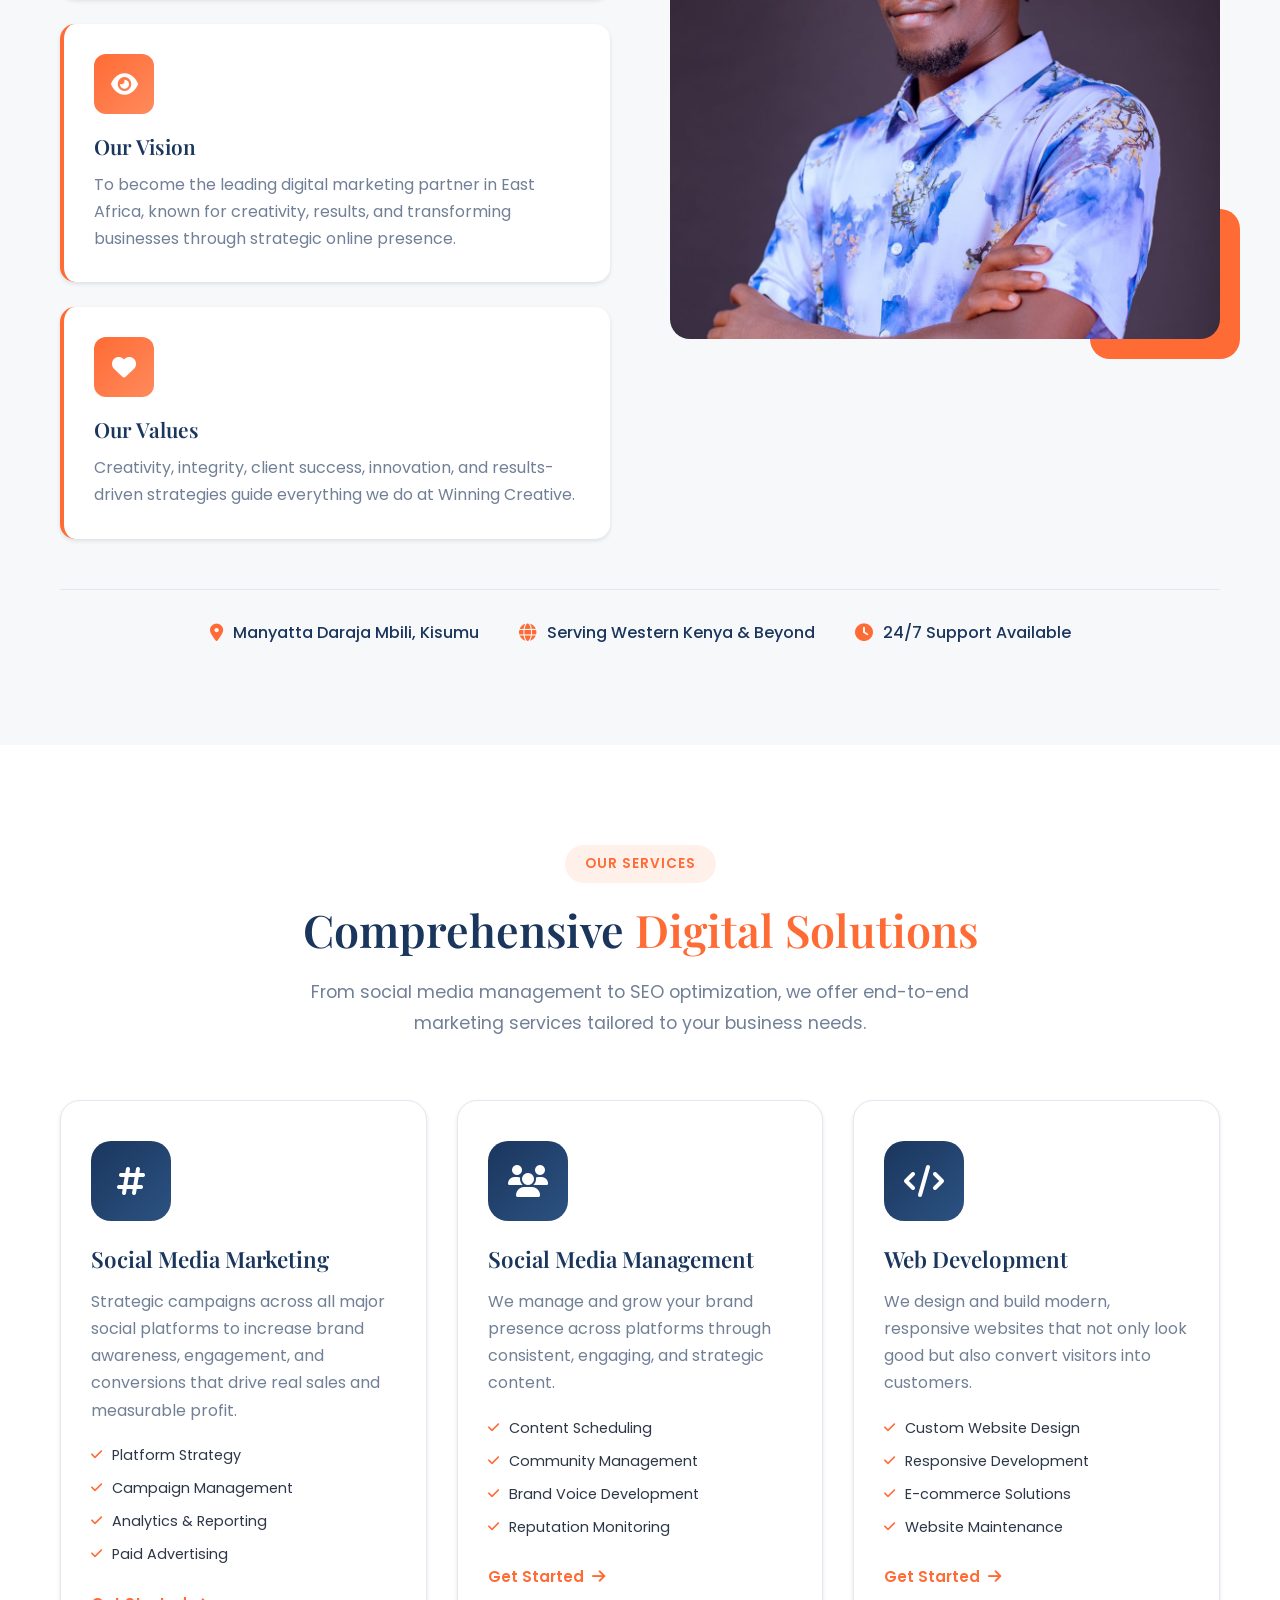
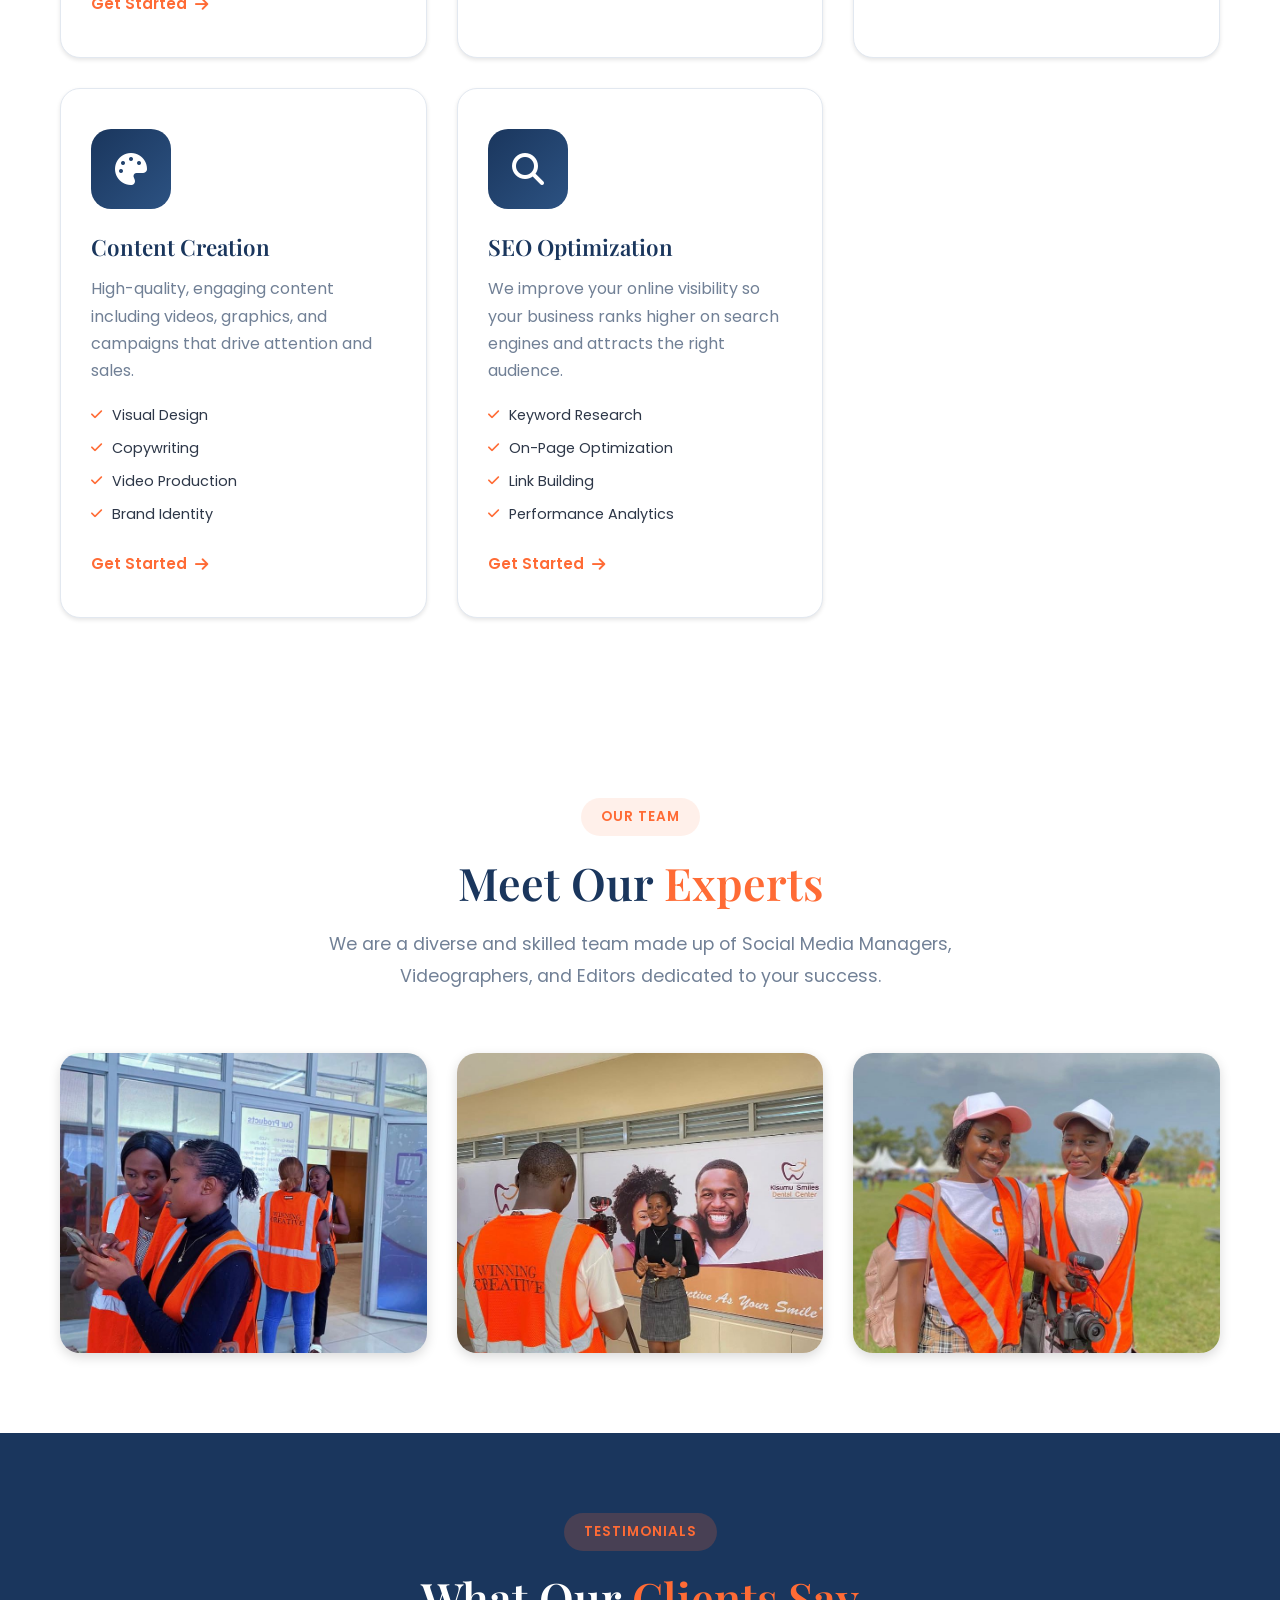
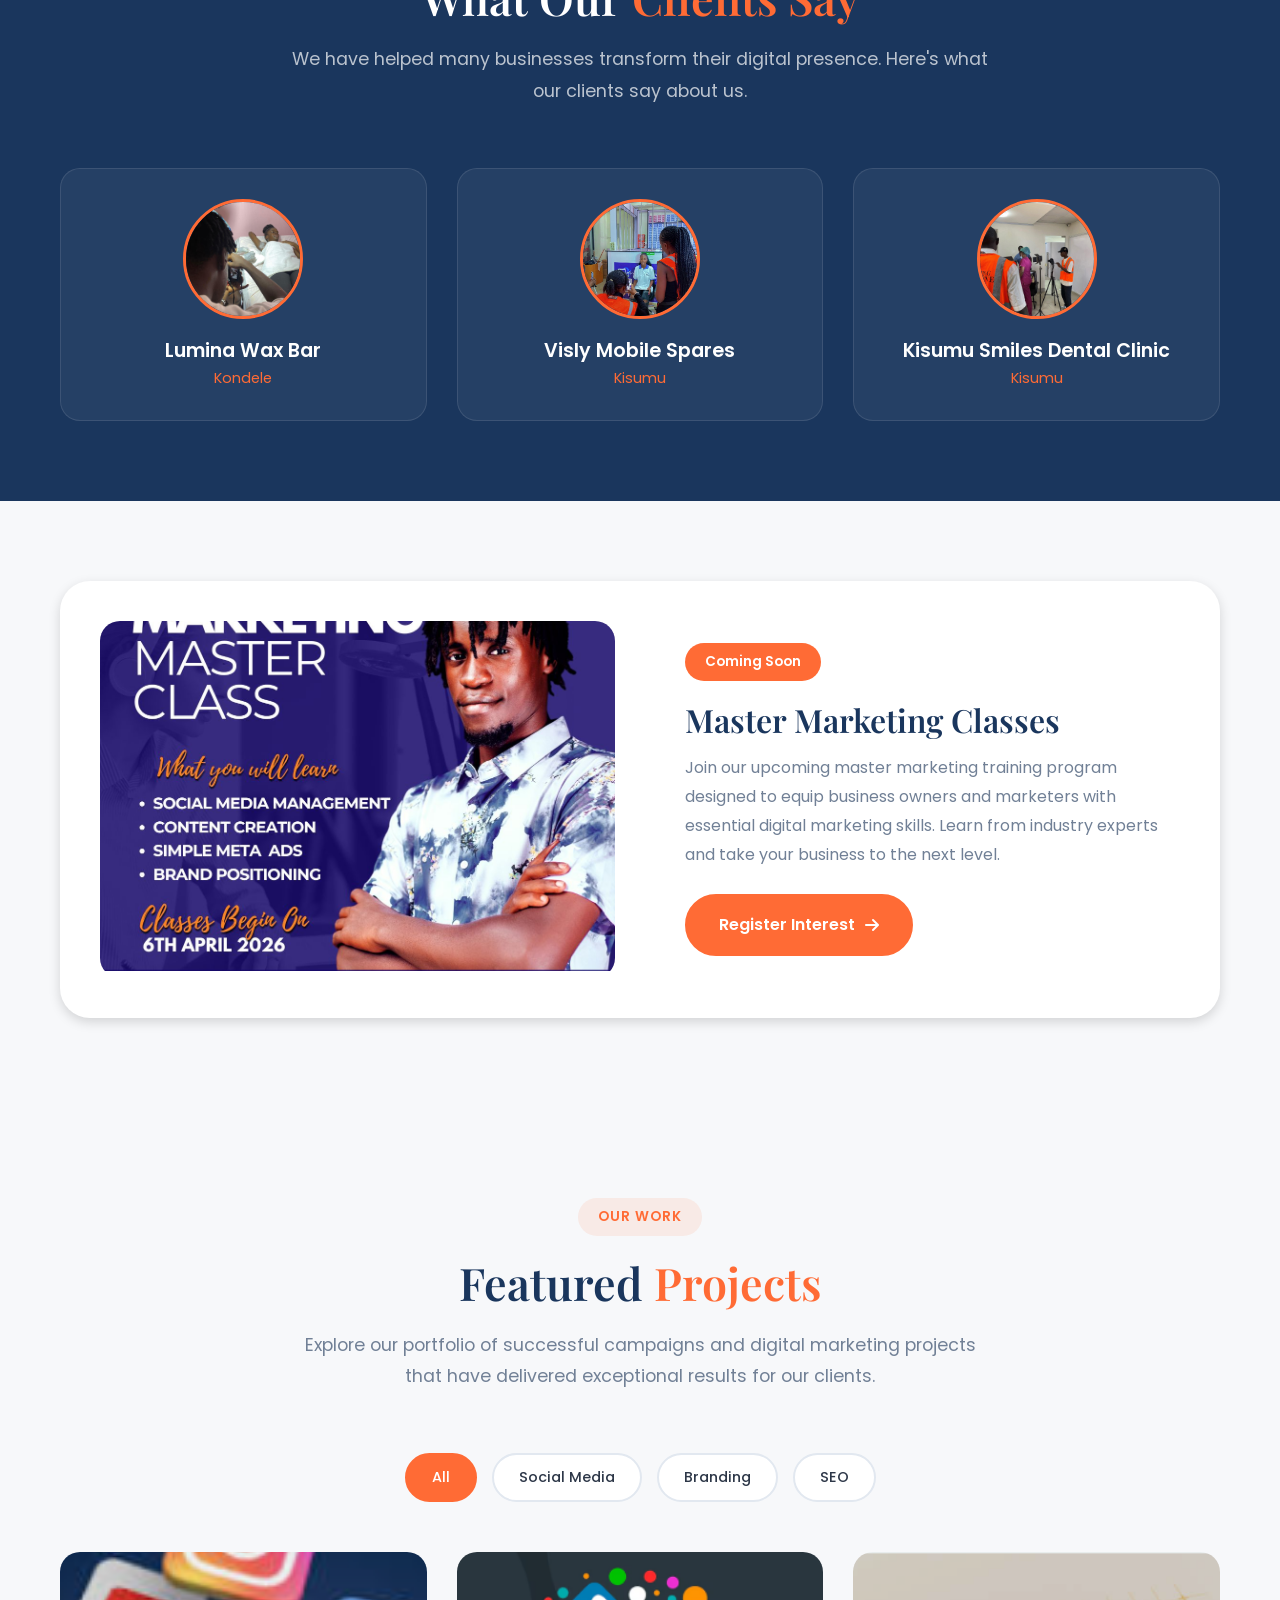
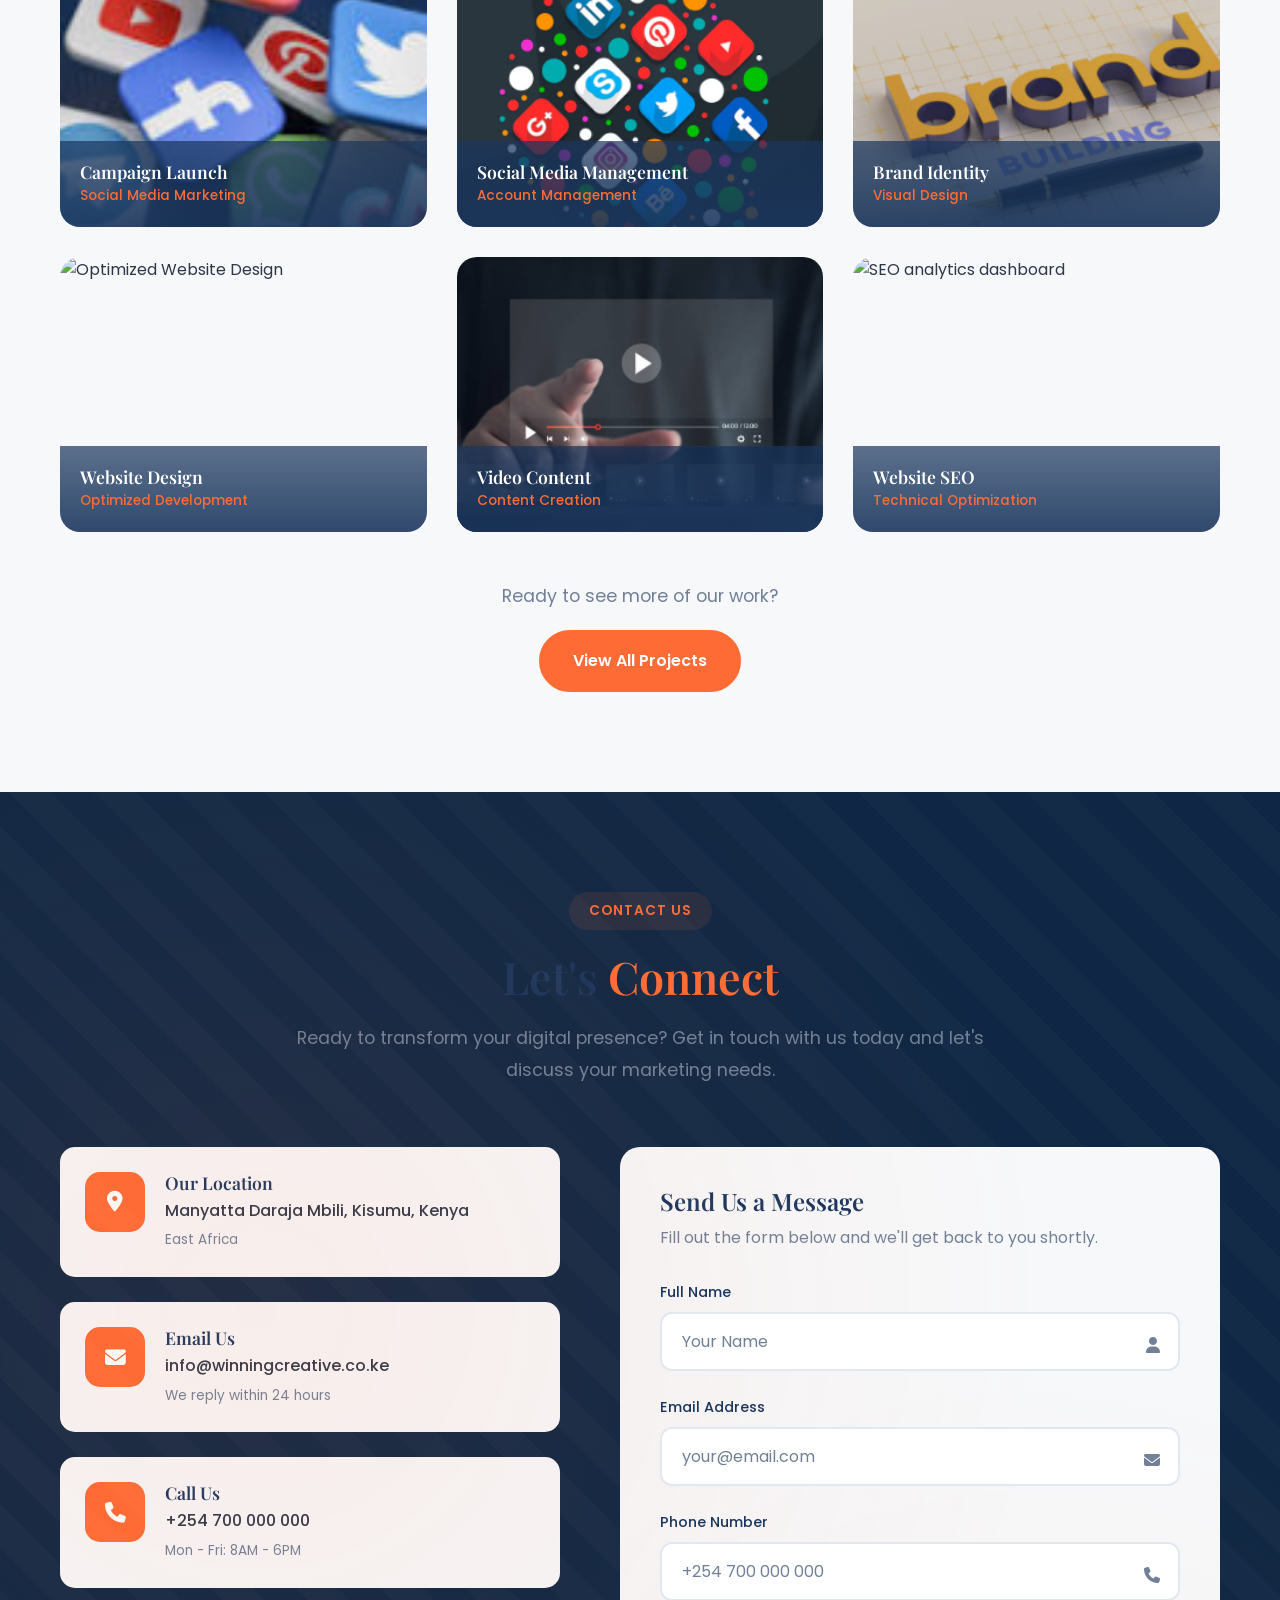
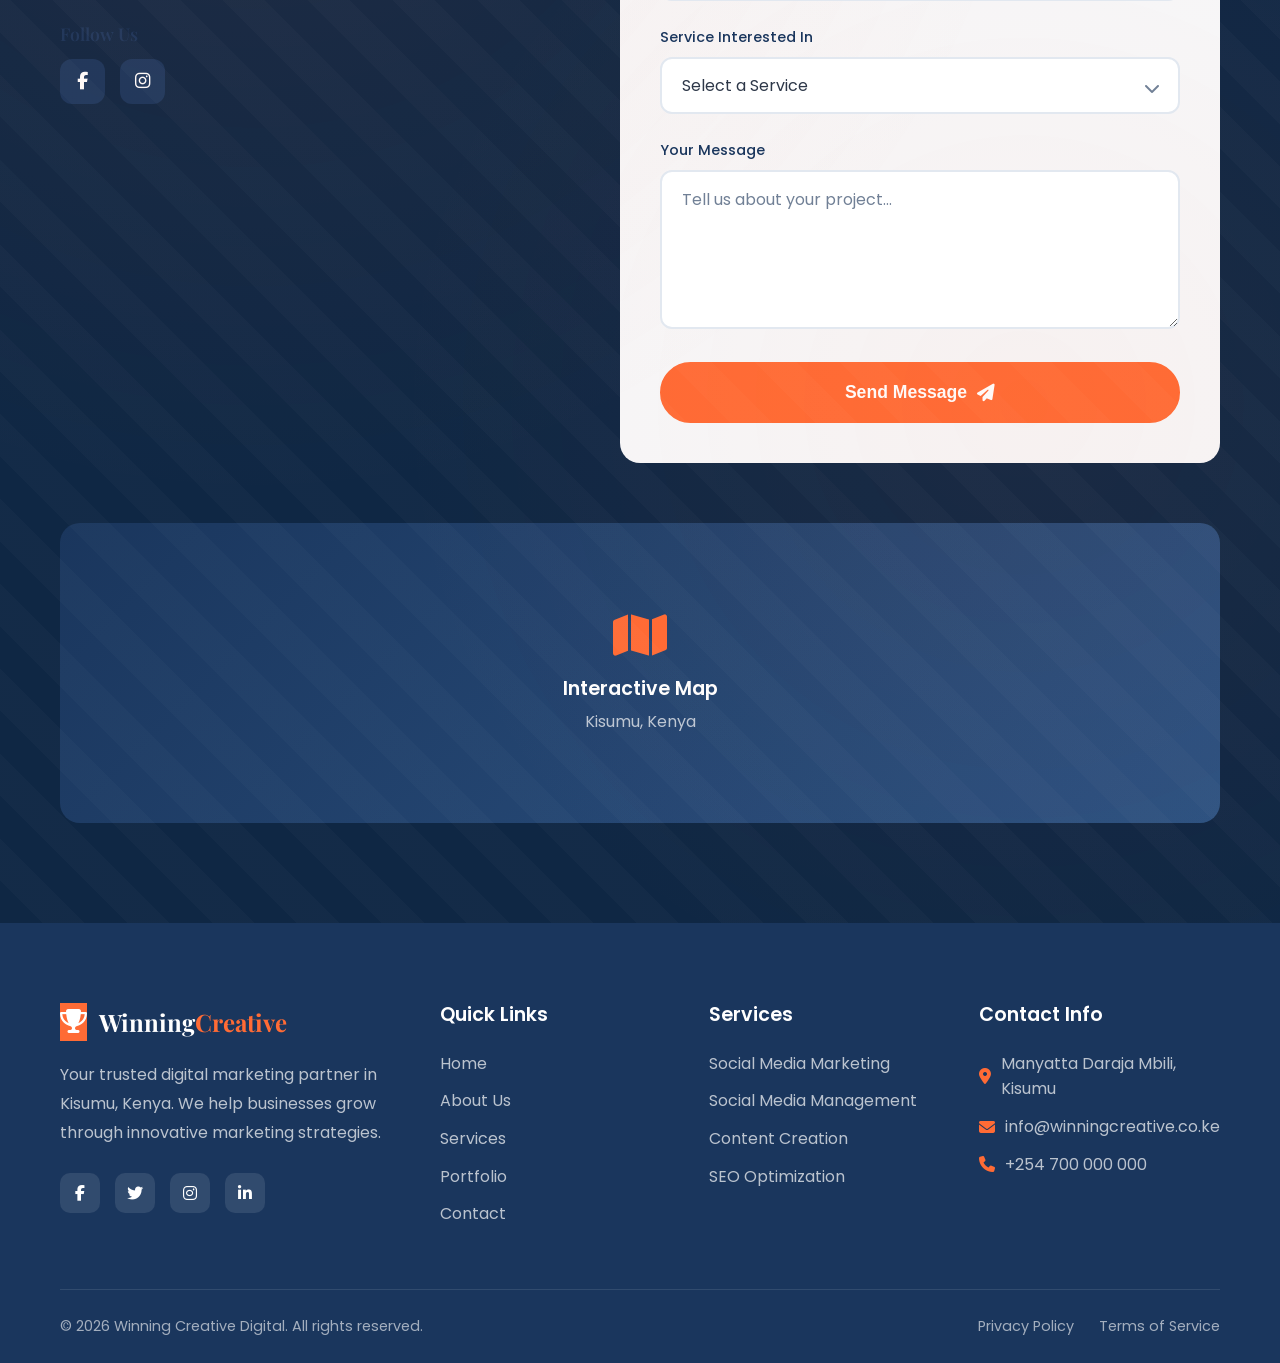
==== commit 11563a6d: "Updated website with all custom images and content" ====
--- a/deploy/index.html
+++ b/deploy/index.html
@@ -3,15 +3,15 @@
 <head>
     <meta charset="UTF-8">
     <meta name="viewport" content="width=device-width, initial-scale=1.0">
-    <meta name="description" content="Winning Creative - Your trusted digital marketing partner in Kisumu, Kenya. We specialize in social media marketing, management, content creation, and SEO optimization.">
-    <meta name="keywords" content="digital marketing, social media marketing, SEO, content creation, Kisumu, Kenya, marketing agency">
-    <meta name="author" content="Winning Creative">
+    <meta name="description" content="Winning Creative Digital - Your trusted digital marketing agency in Kisumu, Kenya. We specialize in social media marketing, management, content creation, SEO optimization, and web development.">
+    <meta name="keywords" content="digital marketing, social media marketing, SEO, content creation, web development, Kisumu, Kenya, marketing agency">
+    <meta name="author" content="Winning Creative Digital">
     <meta name="robots" content="index, follow">
     <meta property="og:title" content="Winning Creative - Digital Marketing Agency">
     <meta property="og:description" content="Helping businesses grow through innovative digital marketing strategies">
     <meta property="og:type" content="website">
     <meta property="og:locale" content="en_KE">
-    <title>Winning Creative | Digital Marketing Agency Kisumu, Kenya</title>
+    <title>Winning Creative Digital | Digital Marketing Agency Kisumu, Kenya</title>
     <link rel="stylesheet" href="styles.css">
     <link rel="preconnect" href="https://fonts.googleapis.com">
     <link rel="preconnect" href="https://fonts.gstatic.com" crossorigin>
@@ -23,8 +23,8 @@
     <nav class="navbar" id="navbar">
         <div class="container">
             <a href="#home" class="logo">
-                <span class="logo-icon"><i class="fas fa-trophy"></i></span>
-                <span class="logo-text">Winning<span class="accent">Creative</span></span>
+                <img src="logo.jpeg" alt="Winning Creative Digital Logo" class="logo-img">
+                <span class="logo-text">WINNING CREATIVE<span class="accent">DIGITAL</span></span>
             </a>
             <div class="menu-toggle" id="menu-toggle">
                 <span class="bar"></span>
@@ -36,6 +36,9 @@
                 <li><a href="#about" class="nav-link">About</a></li>
                 <li><a href="#services" class="nav-link">Services</a></li>
                 <li><a href="#portfolio" class="nav-link">Portfolio</a></li>
+                <li><a href="#team" class="nav-link">Team</a></li>
+                <li><a href="#testimonials" class="nav-link">Testimonials</a></li>
+                <li><a href="#news" class="nav-link">News</a></li>
                 <li><a href="#contact" class="nav-link">Contact</a></li>
             </ul>
         </div>
@@ -44,7 +47,7 @@
     <!-- Hero Section -->
     <section id="home" class="hero">
         <div class="hero-bg-image">
-            <img src="https://images.unsplash.com/photo-1552664730-d307ca884978?w=1920&h=1080&fit=crop&crop=faces" alt="African business team collaborating">
+            <img src="herobackground.jpeg" alt="Winning Creative Digital Team">
         </div>
         <div class="hero-overlay"></div>
         <div class="hero-content">
@@ -56,7 +59,7 @@
                 We Help Businesses <span class="highlight">Grow</span> Through Strategic Digital Marketing
             </h1>
             <p class="hero-subtitle">
-                Transform your online presence with our expert social media marketing, content creation, and SEO services. Based in Kisumu, Kenya, we deliver results-driven strategies that amplify your brand.
+                We are a results-driven digital marketing agency based in Kisumu, Kenya. We specialize in helping businesses grow their revenue through strategic use of digital platforms. Our strength lies in combining creativity with data-driven strategies to turn online engagement into real sales and measurable profit.
             </p>
             <div class="hero-buttons">
                 <a href="#services" class="btn btn-primary">
@@ -96,7 +99,7 @@
             <div class="section-header">
                 <span class="section-tag">About Us</span>
                 <h2 class="section-title">Empowering Brands Through <span class="highlight">Digital Excellence</span></h2>
-                <p class="section-subtitle">We are a creative marketing agency dedicated to helping businesses strengthen their digital presence and achieve measurable growth.</p>
+                <p class="section-subtitle">We don't just market — we focus on conversion, growth, and measurable impact. Our mission is to help businesses maximize their profits by leveraging digital platforms.</p>
             </div>
             <div class="about-grid">
                 <div class="about-content">
@@ -125,7 +128,7 @@
                 <div class="about-image">
                     <div class="image-wrapper">
                         <div class="image-placeholder">
-                            <img src="https://images.unsplash.com/photo-1522202176988-66273c2fd55f?w=600&h=400&fit=crop&crop=faces" alt="Winning Creative Team - African professionals">
+                            <img src="CEO.jpeg" alt="Winning Creative CEO - Leadership Team">
                         </div>
                         <div class="image-accent"></div>
                     </div>
@@ -134,11 +137,11 @@
             <div class="about-features">
                 <div class="feature-item">
                     <i class="fas fa-map-marker-alt"></i>
-                    <span>Based in Kisumu, Kenya</span>
+                    <span>Manyatta Daraja Mbili, Kisumu</span>
                 </div>
                 <div class="feature-item">
                     <i class="fas fa-globe"></i>
-                    <span>Serving East Africa & Beyond</span>
+                    <span>Serving Western Kenya & Beyond</span>
                 </div>
                 <div class="feature-item">
                     <i class="fas fa-clock"></i>
@@ -162,7 +165,7 @@
                         <i class="fas fa-hashtag"></i>
                     </div>
                     <h3>Social Media Marketing</h3>
-                    <p>Strategic campaigns across all major social platforms to increase brand awareness, engagement, and conversions.</p>
+                    <p>Strategic campaigns across all major social platforms to increase brand awareness, engagement, and conversions that drive real sales and measurable profit.</p>
                     <ul class="service-features">
                         <li><i class="fas fa-check"></i> Platform Strategy</li>
                         <li><i class="fas fa-check"></i> Campaign Management</li>
@@ -176,7 +179,7 @@
                         <i class="fas fa-users"></i>
                     </div>
                     <h3>Social Media Management</h3>
-                    <p>Complete management of your social media presence with consistent posting, community engagement, and growth strategies.</p>
+                    <p>We manage and grow your brand presence across platforms through consistent, engaging, and strategic content.</p>
                     <ul class="service-features">
                         <li><i class="fas fa-check"></i> Content Scheduling</li>
                         <li><i class="fas fa-check"></i> Community Management</li>
@@ -185,12 +188,26 @@
                     </ul>
                     <a href="#contact" class="service-link">Get Started <i class="fas fa-arrow-right"></i></a>
                 </div>
+                <div class="service-card" data-service="web-development">
+                    <div class="service-icon">
+                        <i class="fas fa-code"></i>
+                    </div>
+                    <h3>Web Development</h3>
+                    <p>We design and build modern, responsive websites that not only look good but also convert visitors into customers.</p>
+                    <ul class="service-features">
+                        <li><i class="fas fa-check"></i> Custom Website Design</li>
+                        <li><i class="fas fa-check"></i> Responsive Development</li>
+                        <li><i class="fas fa-check"></i> E-commerce Solutions</li>
+                        <li><i class="fas fa-check"></i> Website Maintenance</li>
+                    </ul>
+                    <a href="#contact" class="service-link">Get Started <i class="fas fa-arrow-right"></i></a>
+                </div>
                 <div class="service-card" data-service="content-creation">
                     <div class="service-icon">
                         <i class="fas fa-palette"></i>
                     </div>
                     <h3>Content Creation</h3>
-                    <p>Compelling, shareable content that tells your brand story and resonates with your target audience.</p>
+                    <p>High-quality, engaging content including videos, graphics, and campaigns that drive attention and sales.</p>
                     <ul class="service-features">
                         <li><i class="fas fa-check"></i> Visual Design</li>
                         <li><i class="fas fa-check"></i> Copywriting</li>
@@ -204,7 +221,7 @@
                         <i class="fas fa-search"></i>
                     </div>
                     <h3>SEO Optimization</h3>
-                    <p>Improve your search engine rankings and drive organic traffic with our data-driven SEO strategies.</p>
+                    <p>We improve your online visibility so your business ranks higher on search engines and attracts the right audience.</p>
                     <ul class="service-features">
                         <li><i class="fas fa-check"></i> Keyword Research</li>
                         <li><i class="fas fa-check"></i> On-Page Optimization</li>
@@ -212,6 +229,91 @@
                         <li><i class="fas fa-check"></i> Performance Analytics</li>
                     </ul>
                     <a href="#contact" class="service-link">Get Started <i class="fas fa-arrow-right"></i></a>
+                </div>
+            </div>
+        </div>
+    </section>
+
+    <!-- Team Section -->
+    <section id="team" class="team">
+        <div class="container">
+            <div class="section-header">
+                <span class="section-tag">Our Team</span>
+                <h2 class="section-title">Meet Our <span class="highlight">Experts</span></h2>
+                <p class="section-subtitle">We are a diverse and skilled team made up of Social Media Managers, Videographers, and Editors dedicated to your success.</p>
+            </div>
+            <div class="team-grid">
+                <div class="team-card">
+                    <div class="team-image">
+                        <img src="team1.jpeg" alt="Winning Creative Team Member 1">
+                    </div>
+                </div>
+                <div class="team-card">
+                    <div class="team-image">
+                        <img src="team2.jpeg" alt="Winning Creative Team Member 2">
+                    </div>
+                </div>
+                <div class="team-card">
+                    <div class="team-image">
+                        <img src="team3.jpeg" alt="Winning Creative Team Member 3">
+                    </div>
+                </div>
+            </div>
+        </div>
+    </section>
+
+    <!-- Testimonials Section -->
+    <section id="testimonials" class="testimonials">
+        <div class="container">
+            <div class="section-header">
+                <span class="section-tag">Testimonials</span>
+                <h2 class="section-title">What Our <span class="highlight">Clients Say</span></h2>
+                <p class="section-subtitle">We have helped many businesses transform their digital presence. Here's what our clients say about us.</p>
+            </div>
+            <div class="testimonials-grid">
+                <div class="testimonial-card">
+                    <div class="testimonial-image">
+                        <img src="testimonial1.jpeg" alt="Lumina Wax Bar Kondele">
+                    </div>
+                    <div class="testimonial-content">
+                        <h4>Lumina Wax Bar</h4>
+                        <p>Kondele</p>
+                    </div>
+                </div>
+                <div class="testimonial-card">
+                    <div class="testimonial-image">
+                        <img src="testimonial2.jpeg" alt="Visly Mobile Spares">
+                    </div>
+                    <div class="testimonial-content">
+                        <h4>Visly Mobile Spares</h4>
+                        <p>Kisumu</p>
+                    </div>
+                </div>
+                <div class="testimonial-card">
+                    <div class="testimonial-image">
+                        <img src="testimonial3.jpeg" alt="Kisumu Smiles Dental Clinic">
+                    </div>
+                    <div class="testimonial-content">
+                        <h4>Kisumu Smiles Dental Clinic</h4>
+                        <p>Kisumu</p>
+                    </div>
+                </div>
+            </div>
+        </div>
+    </section>
+
+    <!-- News Section -->
+    <section id="news" class="news">
+        <div class="container">
+            <div class="news-content">
+                <div class="news-image">
+                    <img src="news.jpeg" alt="Master Marketing Classes - Coming Soon">
+                </div>
+                <div class="news-details">
+                    <span class="news-tag">Coming Soon</span>
+                    <h2>Master Marketing Classes</h2>
+                    <p>Join our upcoming master marketing training program designed to equip business owners and marketers with essential digital marketing skills. Learn from industry experts and take your business to the next level.</p>
+                    <a href="#contact" class="btn btn-primary">Register Interest <i class="fas fa-arrow-right"></i></a>
                 </div>
             </div>
         </div>
@@ -310,7 +412,7 @@
                         </div>
                         <div class="contact-details">
                             <h4>Our Location</h4>
-                            <p>Kisumu, Kenya</p>
+                            <p>Manyatta Daraja Mbili, Kisumu, Kenya</p>
                             <span class="contact-sub">East Africa</span>
                         </div>
                     </div>
@@ -337,10 +439,8 @@
                     <div class="social-links">
                         <h4>Follow Us</h4>
                         <div class="social-icons">
-                            <a href="#" class="social-link" aria-label="Facebook"><i class="fab fa-facebook-f"></i></a>
-                            <a href="#" class="social-link" aria-label="Twitter"><i class="fab fa-twitter"></i></a>
-                            <a href="#" class="social-link" aria-label="Instagram"><i class="fab fa-instagram"></i></a>
-                            <a href="#" class="social-link" aria-label="LinkedIn"><i class="fab fa-linkedin-in"></i></a>
+                            <a href="https://www.facebook.com/share/1Djs1nTJrE/?mibextid=wwXIfr" class="social-link" aria-label="Facebook" target="_blank"><i class="fab fa-facebook-f"></i></a>
+                            <a href="https://www.instagram.com/winning_creative_digital?igsh=MXQ5ZGE3bmlncDdrMQ%3D%3D&utm_source=qr" class="social-link" aria-label="Instagram" target="_blank"><i class="fab fa-instagram"></i></a>
                         </div>
                     </div>
                 </div>
@@ -437,14 +537,14 @@
                 <div class="footer-contact">
                     <h4>Contact Info</h4>
                     <ul>
-                        <li><i class="fas fa-map-marker-alt"></i> Kisumu, Kenya</li>
+                        <li><i class="fas fa-map-marker-alt"></i> Manyatta Daraja Mbili, Kisumu</li>
                         <li><i class="fas fa-envelope"></i> info@winningcreative.co.ke</li>
                         <li><i class="fas fa-phone"></i> +254 700 000 000</li>
                     </ul>
                 </div>
             </div>
             <div class="footer-bottom">
-                <p>&copy; 2026 Winning Creative. All rights reserved.</p>
+                <p>&copy; 2026 Winning Creative Digital. All rights reserved.</p>
                 <div class="footer-legal">
                     <a href="#">Privacy Policy</a>
                     <a href="#">Terms of Service</a>
--- a/deploy/styles.css
+++ b/deploy/styles.css
@@ -124,22 +124,17 @@
 .logo {
     display: flex;
     align-items: center;
-    gap: 10px;
+    gap: 12px;
     font-size: 1.5rem;
     font-weight: 700;
     color: var(--dark-blue);
 }
 
-.logo-icon {
-    display: flex;
-    align-items: center;
-    justify-content: center;
-    width: 45px;
-    height: 45px;
-    background: var(--primary-orange);
-    border-radius: 10px;
-    color: var(--white);
-    font-size: 1.2rem;
+.logo-img {
+    width: 50px;
+    height: 50px;
+    object-fit: contain;
+    border-radius: 8px;
 }
 
 .logo-text {
@@ -599,7 +594,7 @@
 
 .services-grid {
     display: grid;
-    grid-template-columns: repeat(4, 1fr);
+    grid-template-columns: repeat(3, 1fr);
     gap: 30px;
 }
 
@@ -705,6 +700,167 @@
     background: var(--off-white);
 }
 
+/* ========================================
+   Team Section
+   ======================================== */
+.team {
+    background: var(--white);
+    padding: 80px 0;
+}
+
+.team-grid {
+    display: grid;
+    grid-template-columns: repeat(3, 1fr);
+    gap: 30px;
+}
+
+.team-card {
+    border-radius: 20px;
+    overflow: hidden;
+    box-shadow: var(--shadow-md);
+}
+
+.team-image {
+    width: 100%;
+    height: 300px;
+}
+
+.team-image img {
+    width: 100%;
+    height: 100%;
+    object-fit: cover;
+    transition: var(--transition-normal);
+}
+
+.team-card:hover .team-image img {
+    transform: scale(1.05);
+}
+
+/* ========================================
+   Testimonials Section
+   ======================================== */
+.testimonials {
+    background: var(--dark-blue);
+    padding: 80px 0;
+}
+
+.testimonials .section-tag {
+    background: rgba(255, 107, 53, 0.2);
+    color: var(--primary-orange);
+}
+
+.testimonials .section-title {
+    color: var(--white);
+}
+
+.testimonials .section-subtitle {
+    color: rgba(255, 255, 255, 0.7);
+}
+
+.testimonials-grid {
+    display: grid;
+    grid-template-columns: repeat(3, 1fr);
+    gap: 30px;
+}
+
+.testimonial-card {
+    background: rgba(255, 255, 255, 0.05);
+    border-radius: 20px;
+    padding: 30px;
+    text-align: center;
+    border: 1px solid rgba(255, 255, 255, 0.1);
+    transition: var(--transition-normal);
+}
+
+.testimonial-card:hover {
+    background: rgba(255, 255, 255, 0.1);
+    transform: translateY(-5px);
+}
+
+.testimonial-image {
+    width: 120px;
+    height: 120px;
+    margin: 0 auto 20px;
+    border-radius: 50%;
+    overflow: hidden;
+    border: 3px solid var(--primary-orange);
+}
+
+.testimonial-image img {
+    width: 100%;
+    height: 100%;
+    object-fit: cover;
+}
+
+.testimonial-content h4 {
+    color: var(--white);
+    font-size: 1.2rem;
+    margin-bottom: 5px;
+    font-family: 'Poppins', sans-serif;
+}
+
+.testimonial-content p {
+    color: var(--primary-orange);
+    font-size: 0.9rem;
+}
+
+/* ========================================
+   News Section
+   ======================================== */
+.news {
+    background: var(--off-white);
+    padding: 80px 0;
+}
+
+.news-content {
+    display: grid;
+    grid-template-columns: 1fr 1fr;
+    gap: 50px;
+    align-items: center;
+    background: var(--white);
+    border-radius: 30px;
+    padding: 40px;
+    box-shadow: var(--shadow-md);
+}
+
+.news-image {
+    border-radius: 20px;
+    overflow: hidden;
+}
+
+.news-image img {
+    width: 100%;
+    height: 350px;
+    object-fit: cover;
+}
+
+.news-details {
+    padding: 20px;
+}
+
+.news-tag {
+    display: inline-block;
+    background: var(--primary-orange);
+    color: var(--white);
+    padding: 8px 20px;
+    border-radius: 50px;
+    font-size: 0.85rem;
+    font-weight: 600;
+    margin-bottom: 20px;
+}
+
+.news-details h2 {
+    font-size: 2rem;
+    margin-bottom: 15px;
+    color: var(--dark-blue);
+}
+
+.news-details p {
+    color: var(--gray);
+    margin-bottom: 25px;
+    line-height: 1.8;
+}
+
 .portfolio-filter {
     display: flex;
     justify-content: center;
@@ -807,7 +963,23 @@
    Contact Section
    ======================================== */
 .contact {
-    background: var(--white);
+    background: var(--dark-blue-dark);
+    position: relative;
+    overflow: hidden;
+}
+
+.contact::before {
+    content: '';
+    position: absolute;
+    top: 0;
+    left: 0;
+    right: 0;
+    bottom: 0;
+    background-image: 
+        radial-gradient(circle at 20% 30%, rgba(255, 107, 53, 0.08) 0%, transparent 50%),
+        radial-gradient(circle at 80% 70%, rgba(255, 107, 53, 0.05) 0%, transparent 40%),
+        repeating-linear-gradient(45deg, transparent, transparent 30px, rgba(255, 255, 255, 0.02) 30px, rgba(255, 255, 255, 0.02) 60px);
+    pointer-events: none;
 }
 
 .contact-grid {
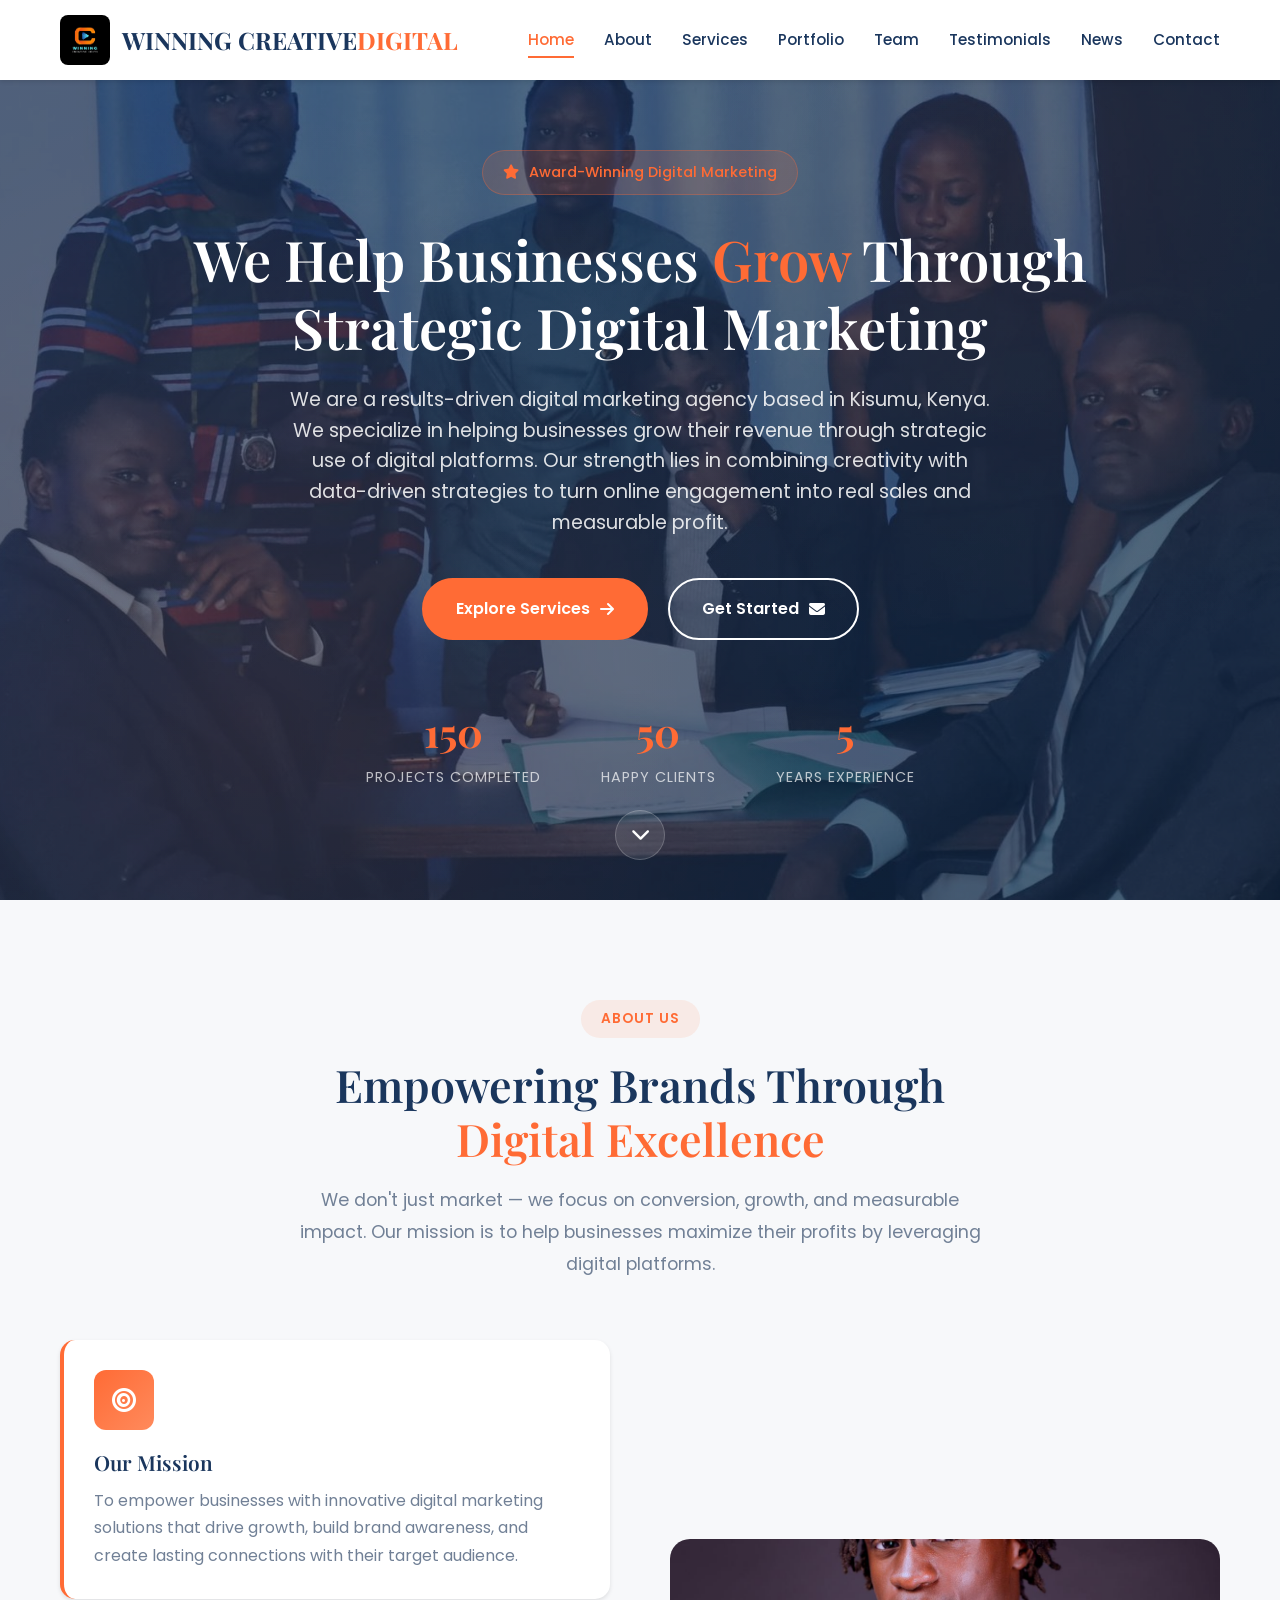
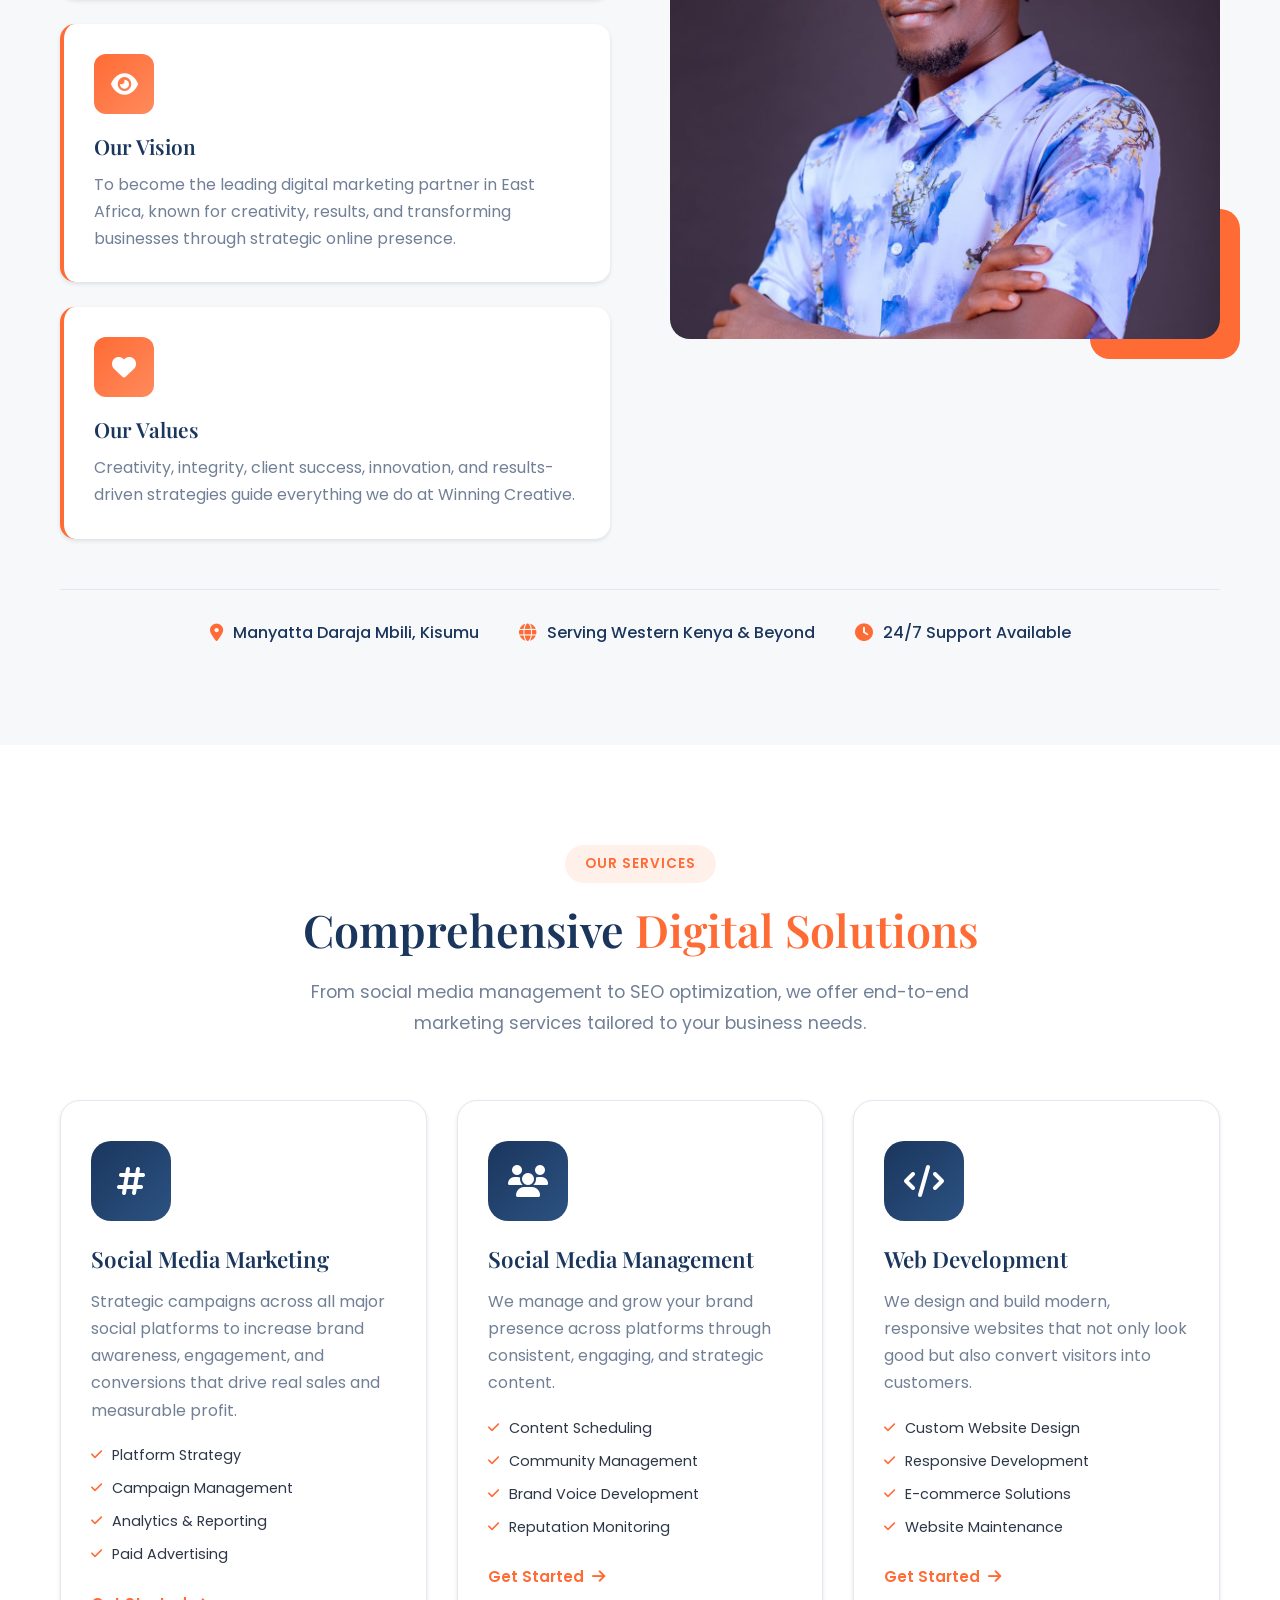
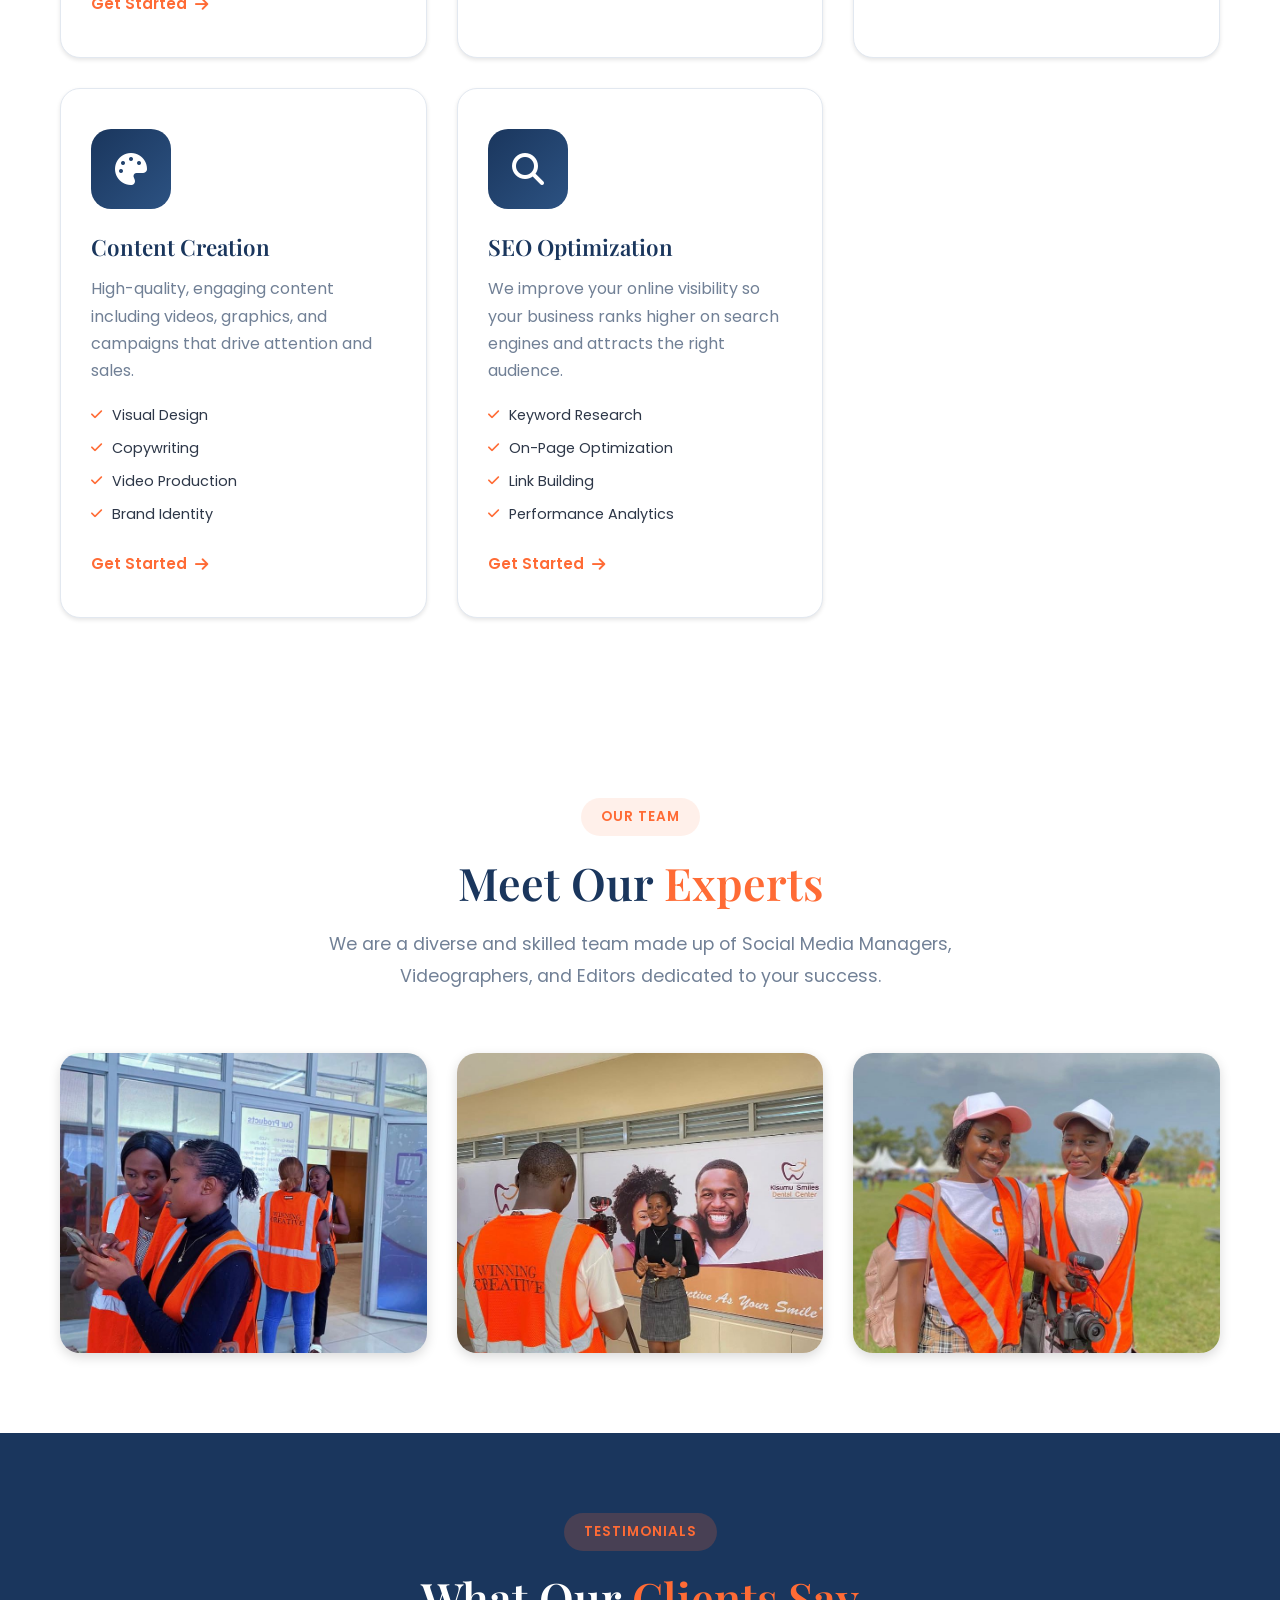
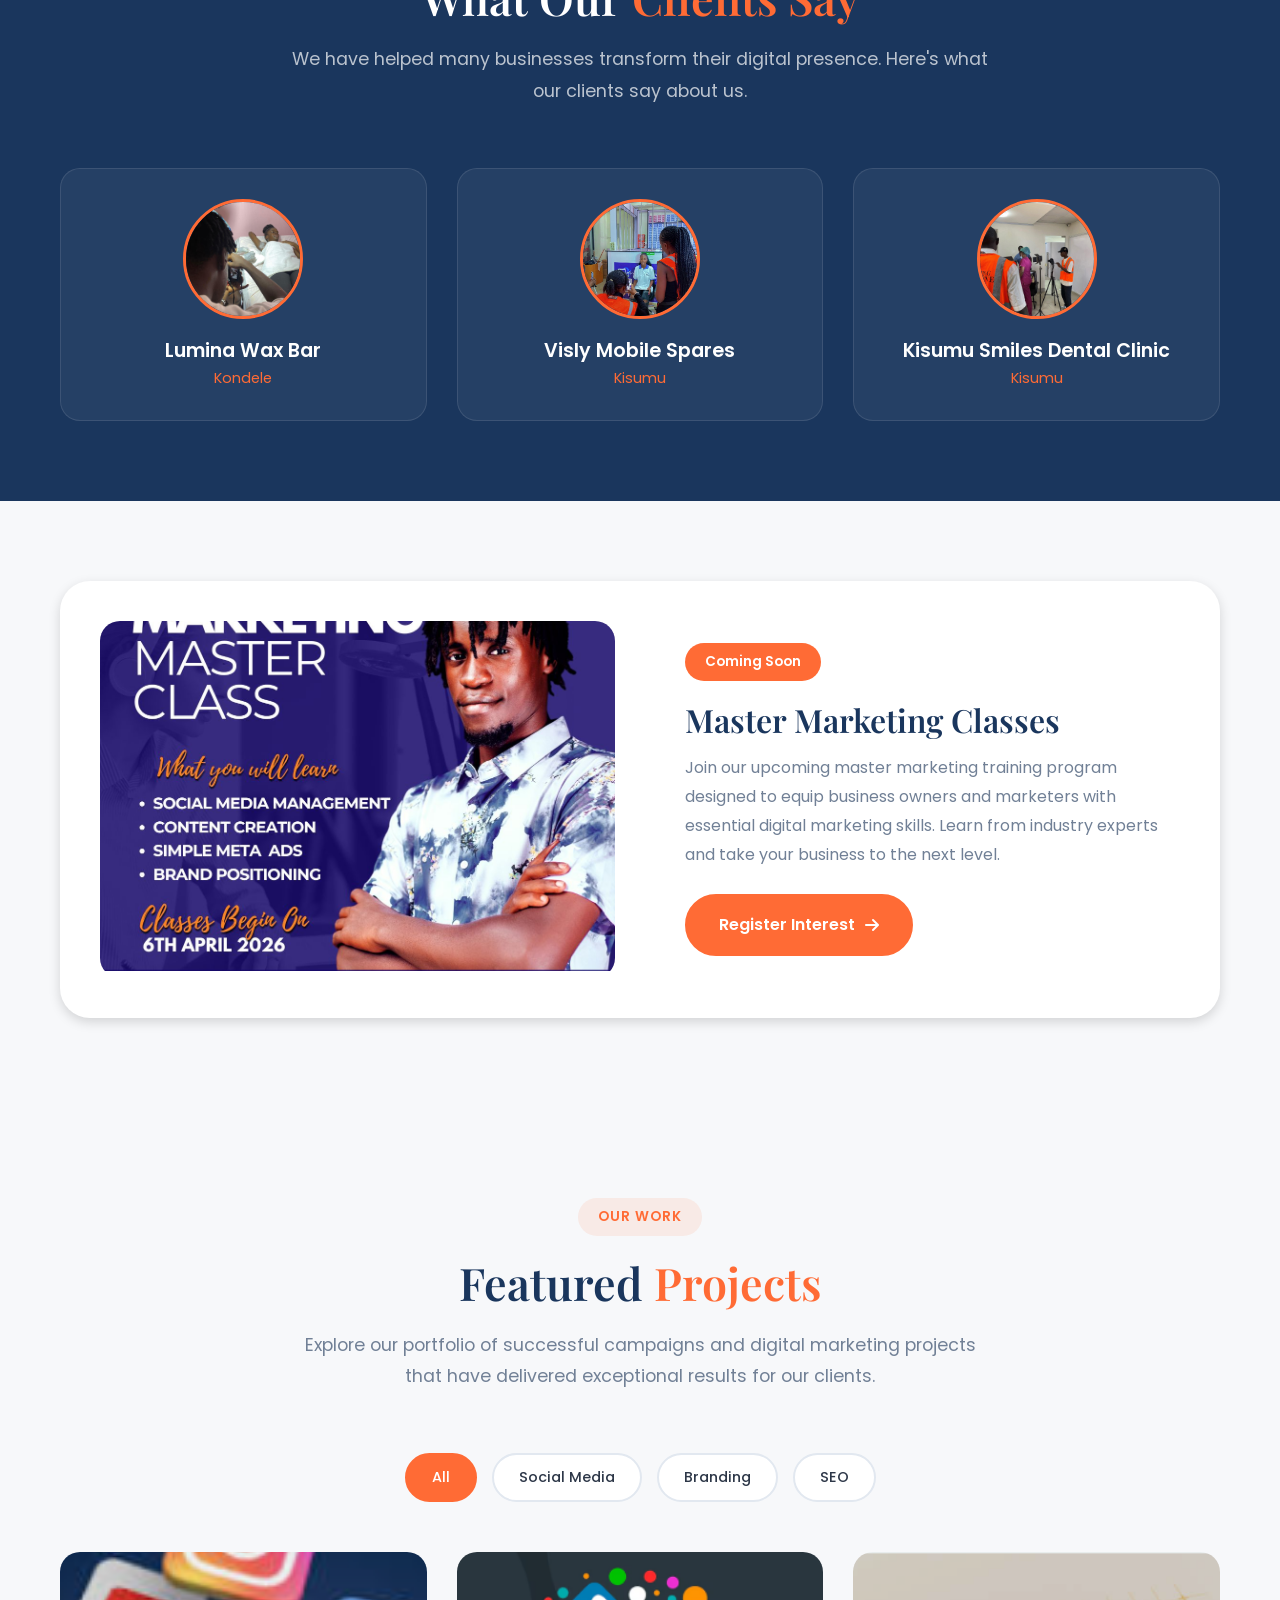
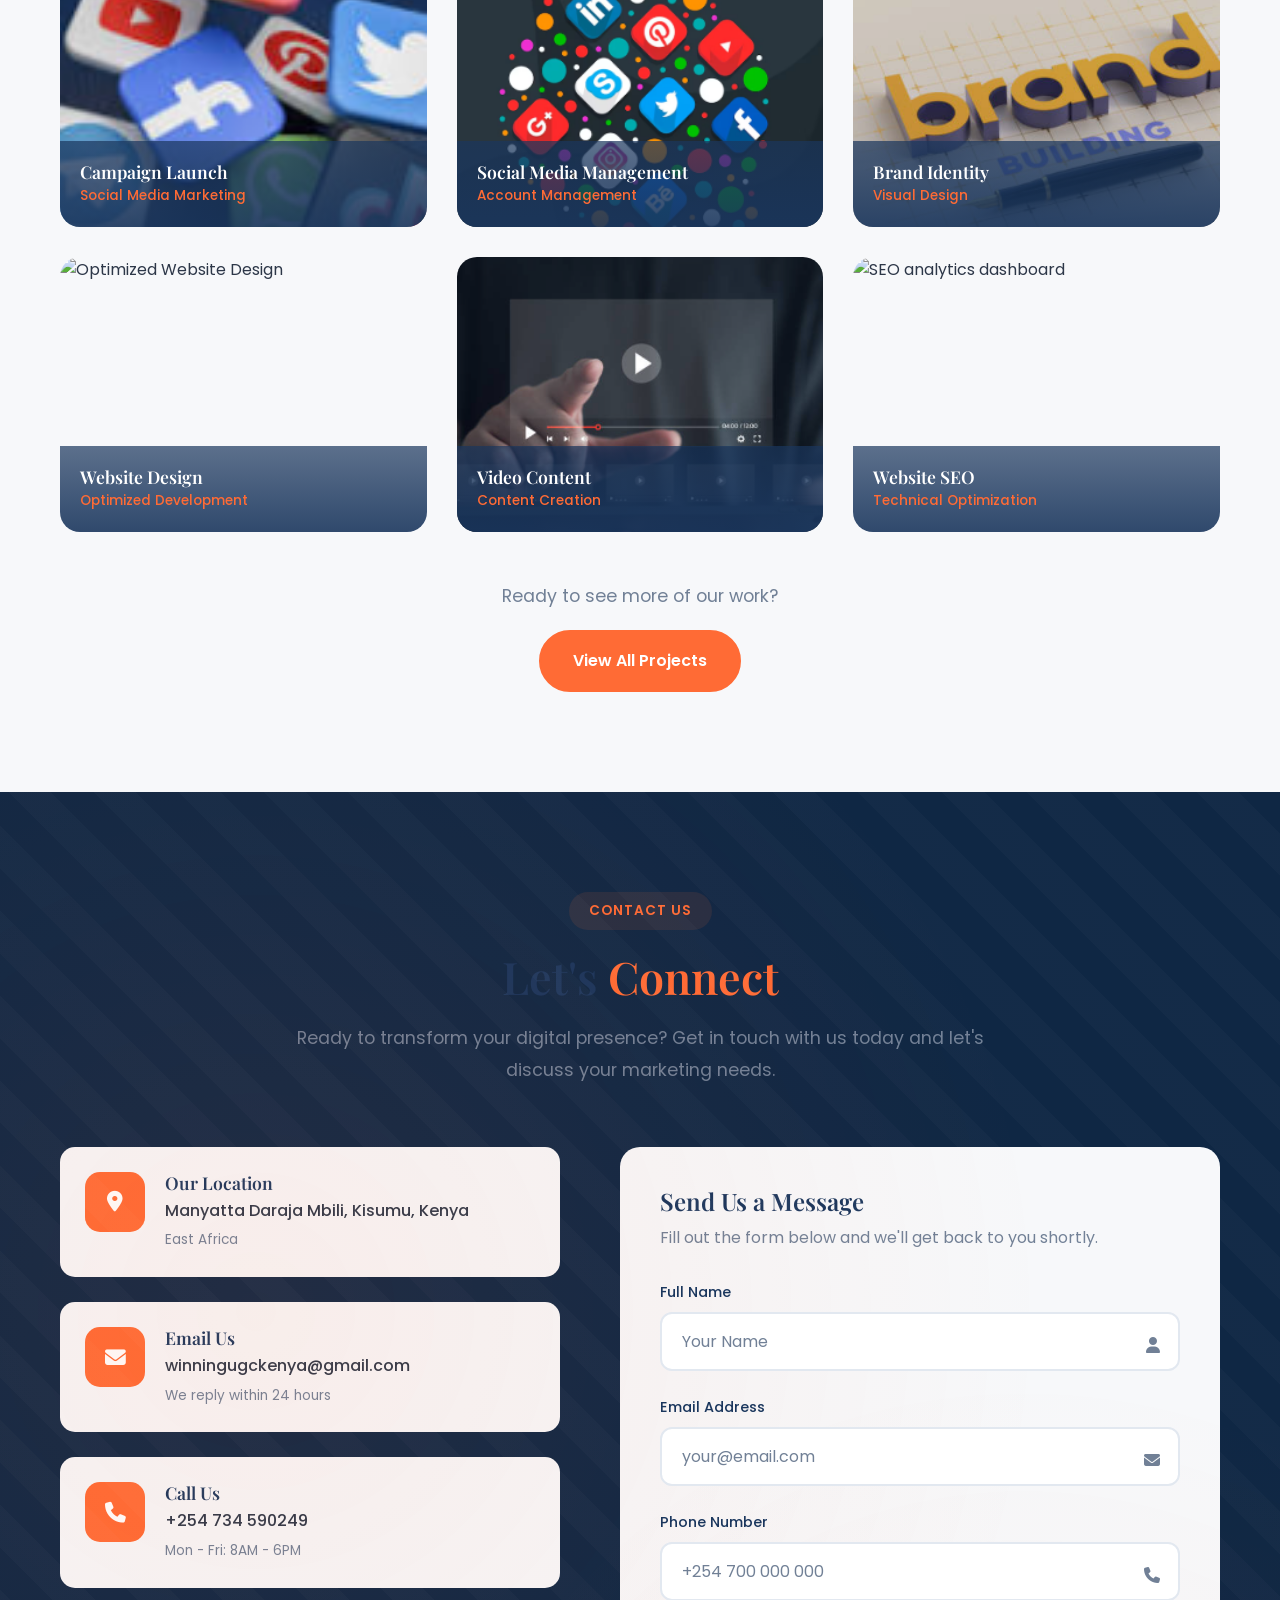
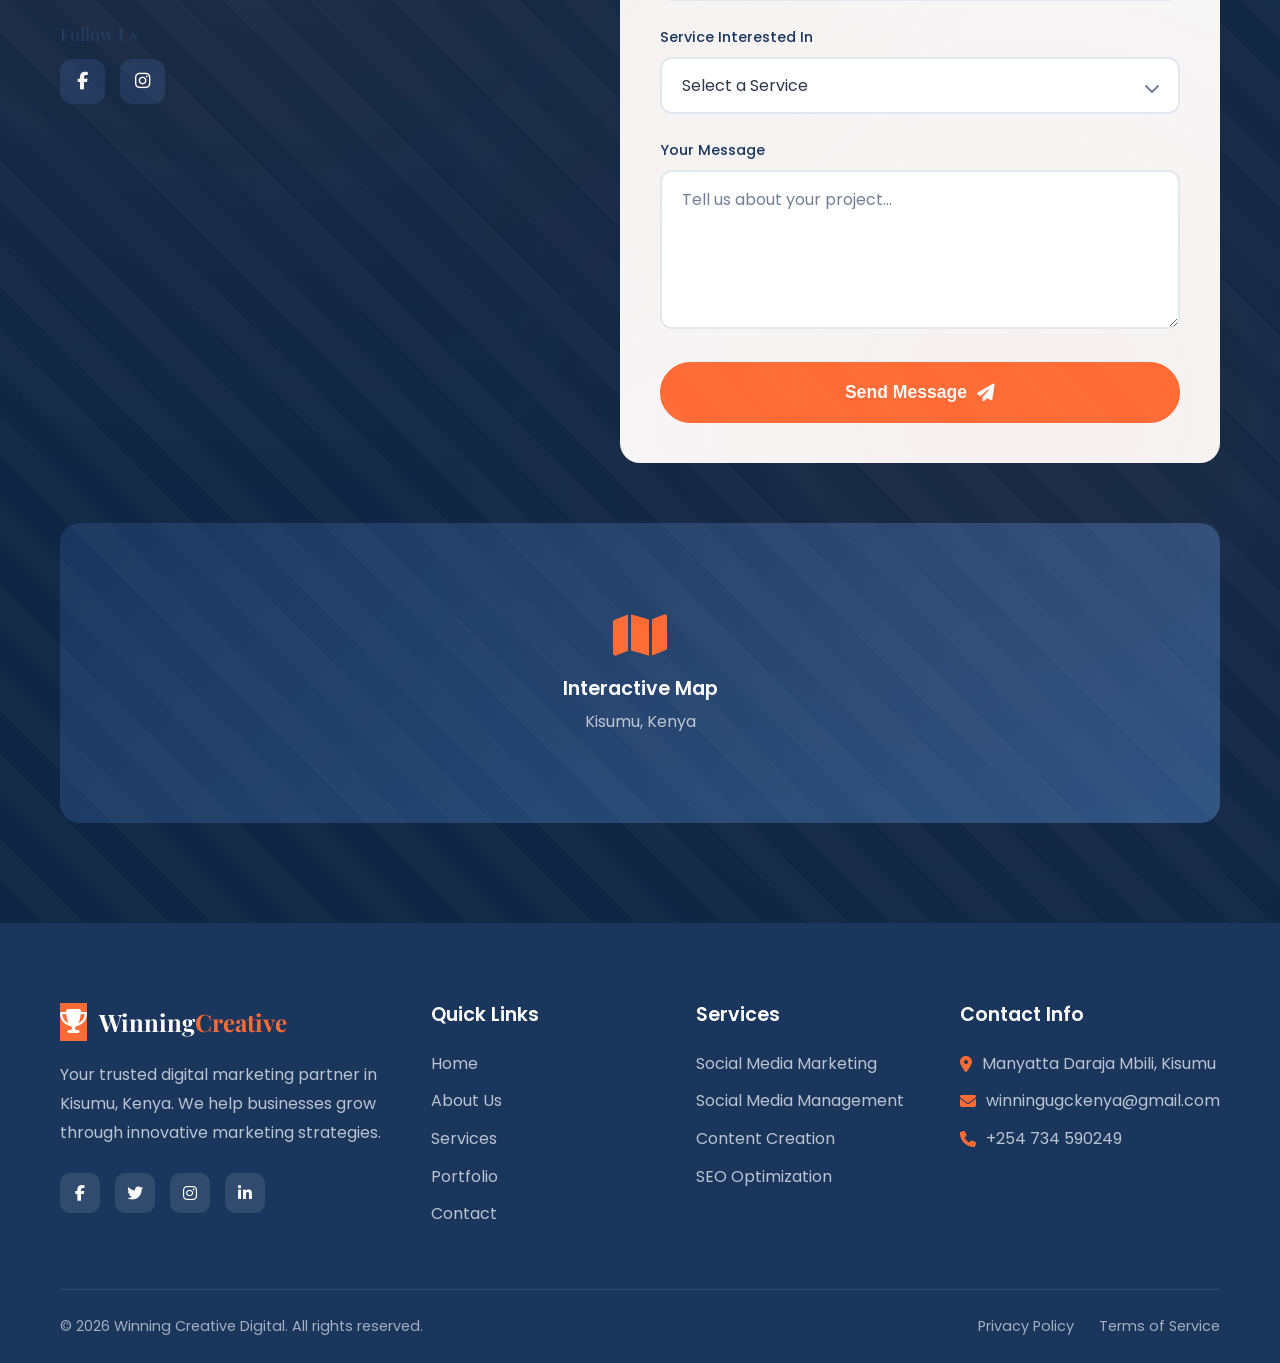
==== commit 7a853196: "Updated email and phone number" ====
--- a/deploy/index.html
+++ b/deploy/index.html
@@ -422,7 +422,7 @@
                         </div>
                         <div class="contact-details">
                             <h4>Email Us</h4>
-                            <p>info@winningcreative.co.ke</p>
+                            <p>winningugckenya@gmail.com</p>
                             <span class="contact-sub">We reply within 24 hours</span>
                         </div>
                     </div>
@@ -432,7 +432,7 @@
                         </div>
                         <div class="contact-details">
                             <h4>Call Us</h4>
-                            <p>+254 700 000 000</p>
+                            <p>+254 734 590249</p>
                             <span class="contact-sub">Mon - Fri: 8AM - 6PM</span>
                         </div>
                     </div>
@@ -538,8 +538,8 @@
                     <h4>Contact Info</h4>
                     <ul>
                         <li><i class="fas fa-map-marker-alt"></i> Manyatta Daraja Mbili, Kisumu</li>
-                        <li><i class="fas fa-envelope"></i> info@winningcreative.co.ke</li>
-                        <li><i class="fas fa-phone"></i> +254 700 000 000</li>
+                        <li><i class="fas fa-envelope"></i> winningugckenya@gmail.com</li>
+                        <li><i class="fas fa-phone"></i> +254 734 590249</li>
                     </ul>
                 </div>
             </div>
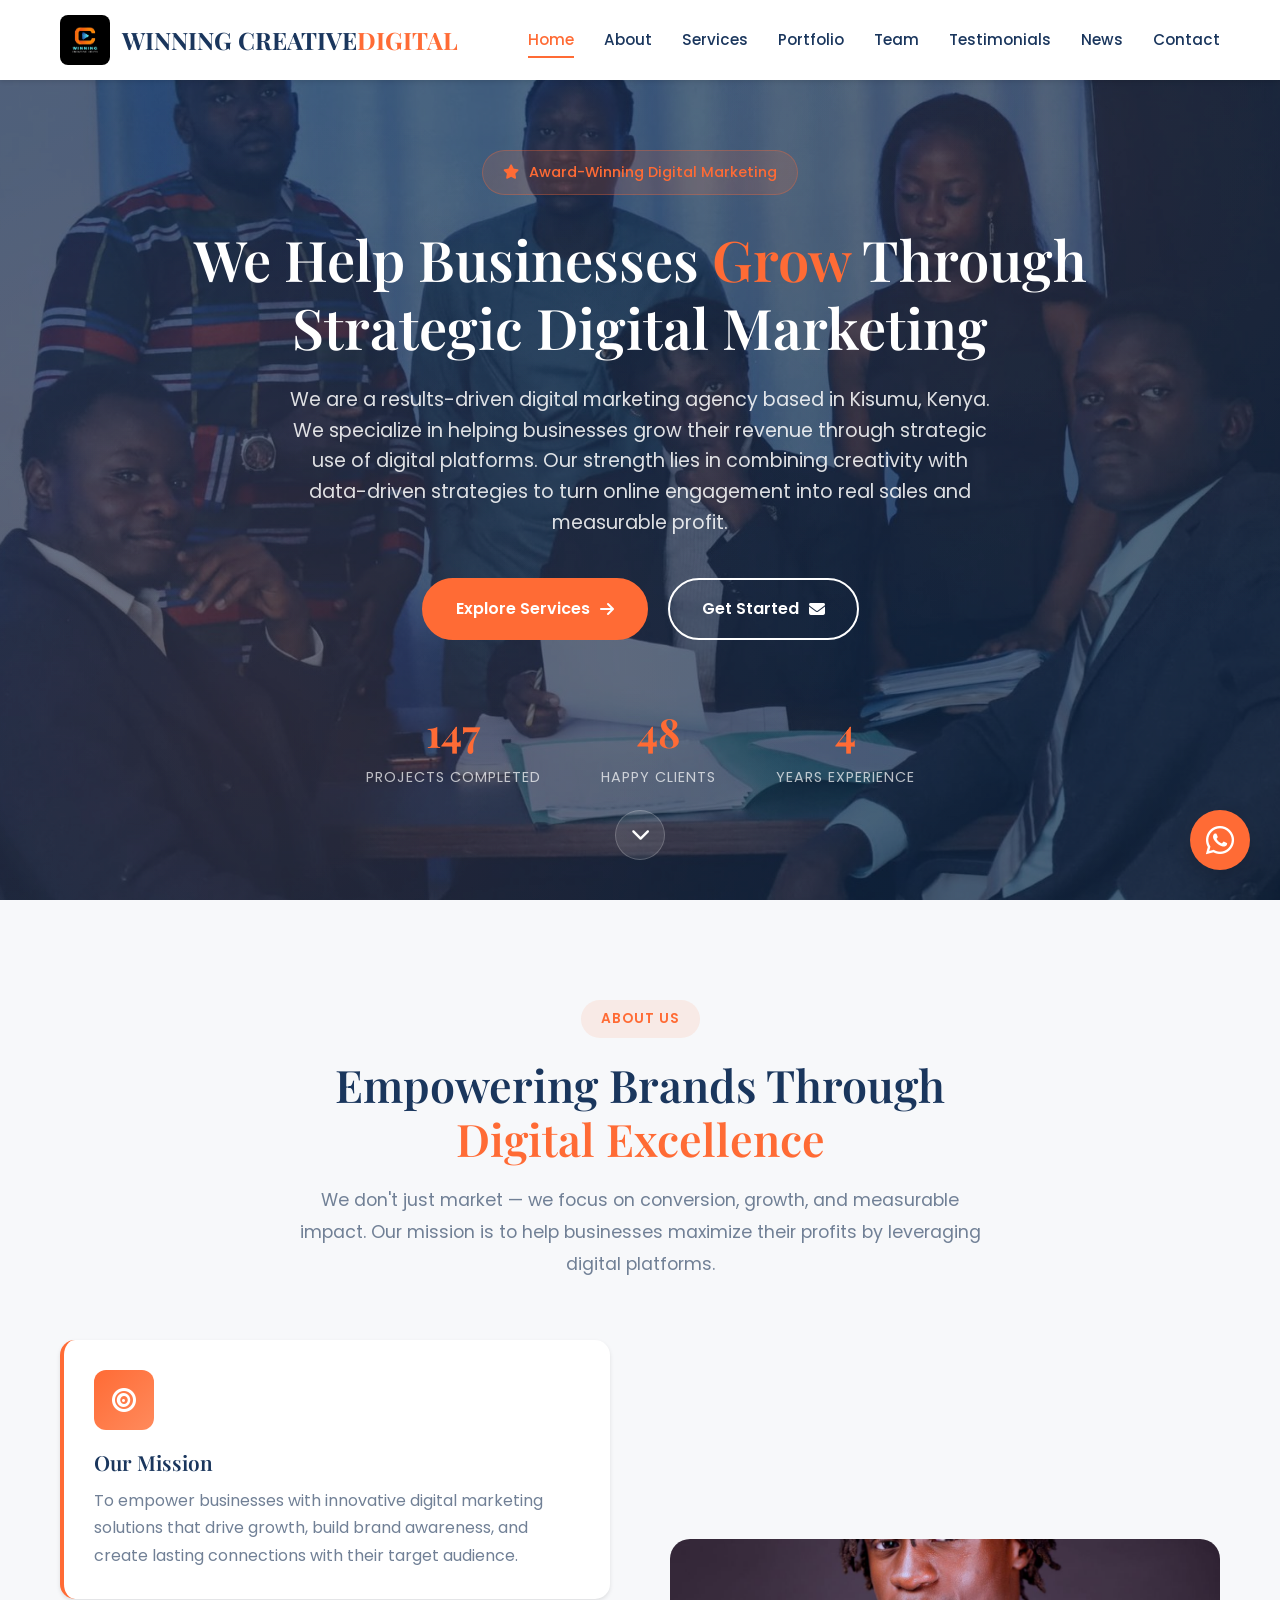
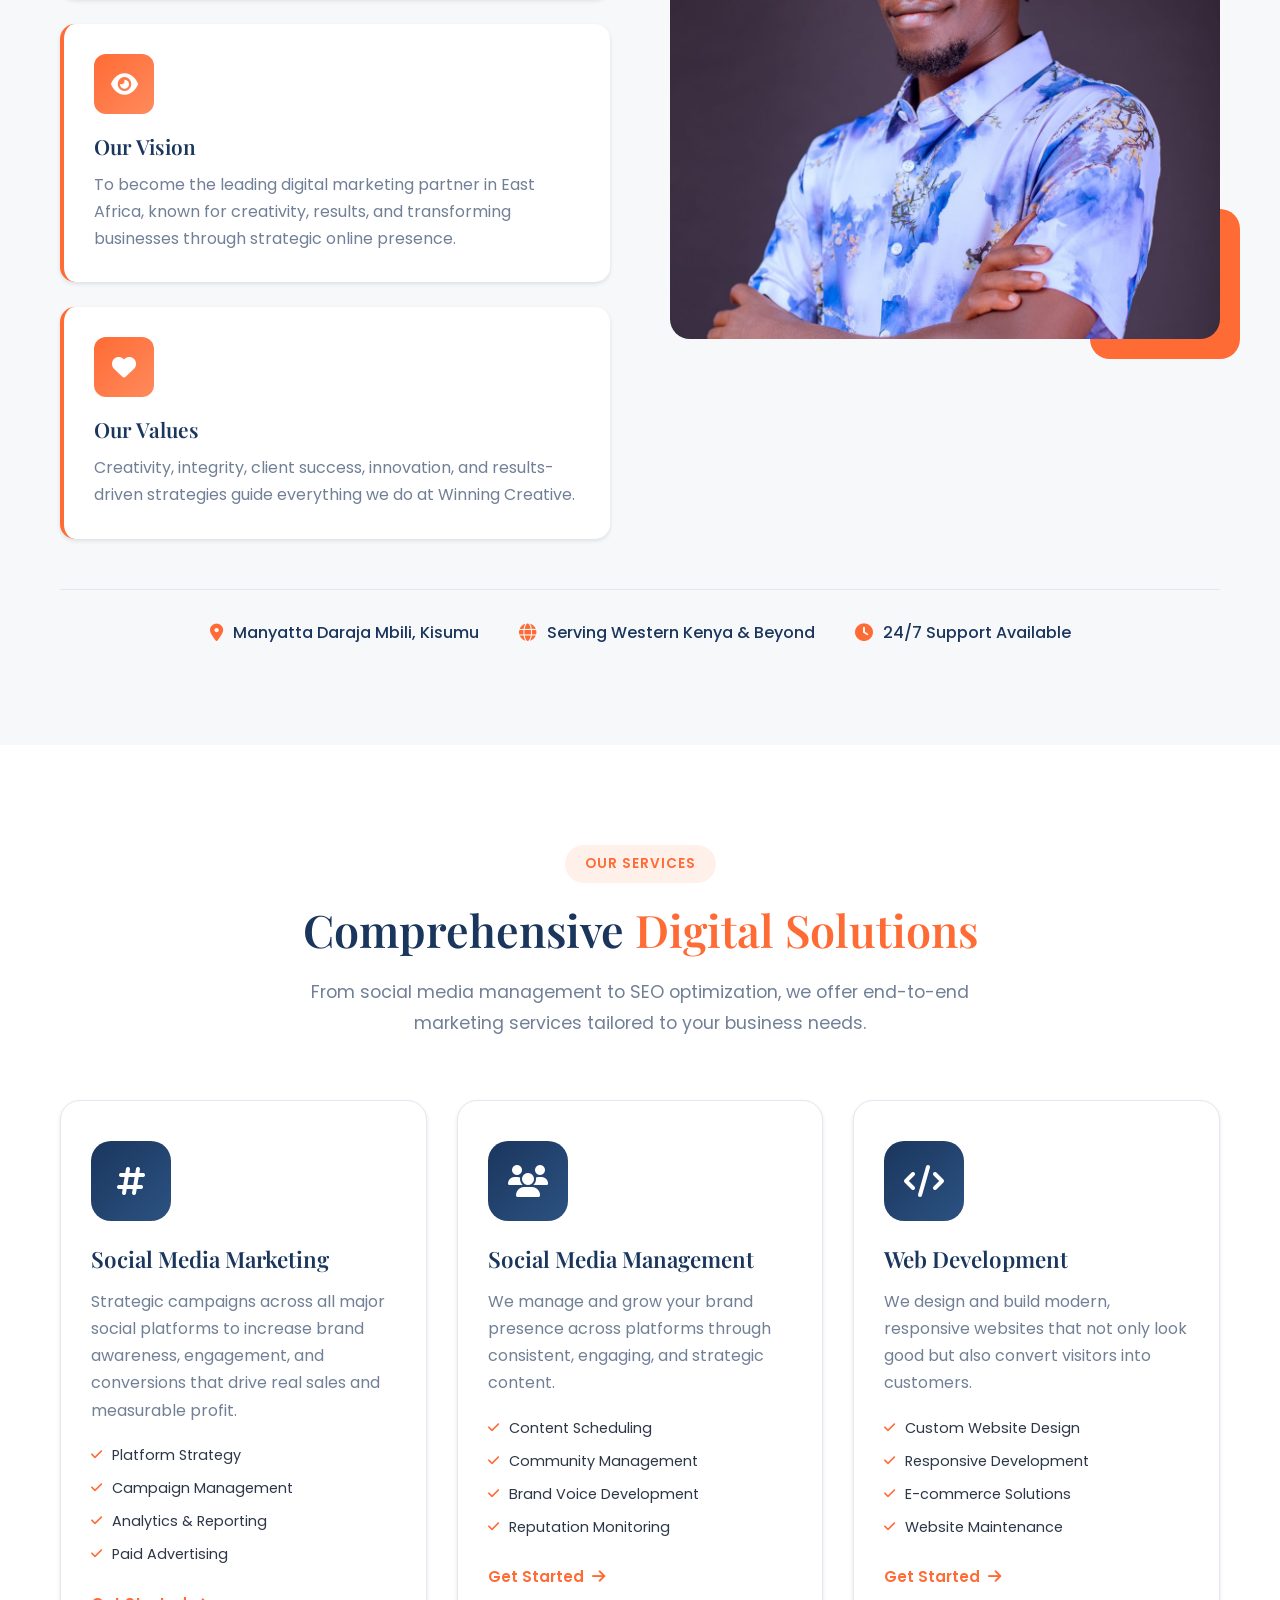
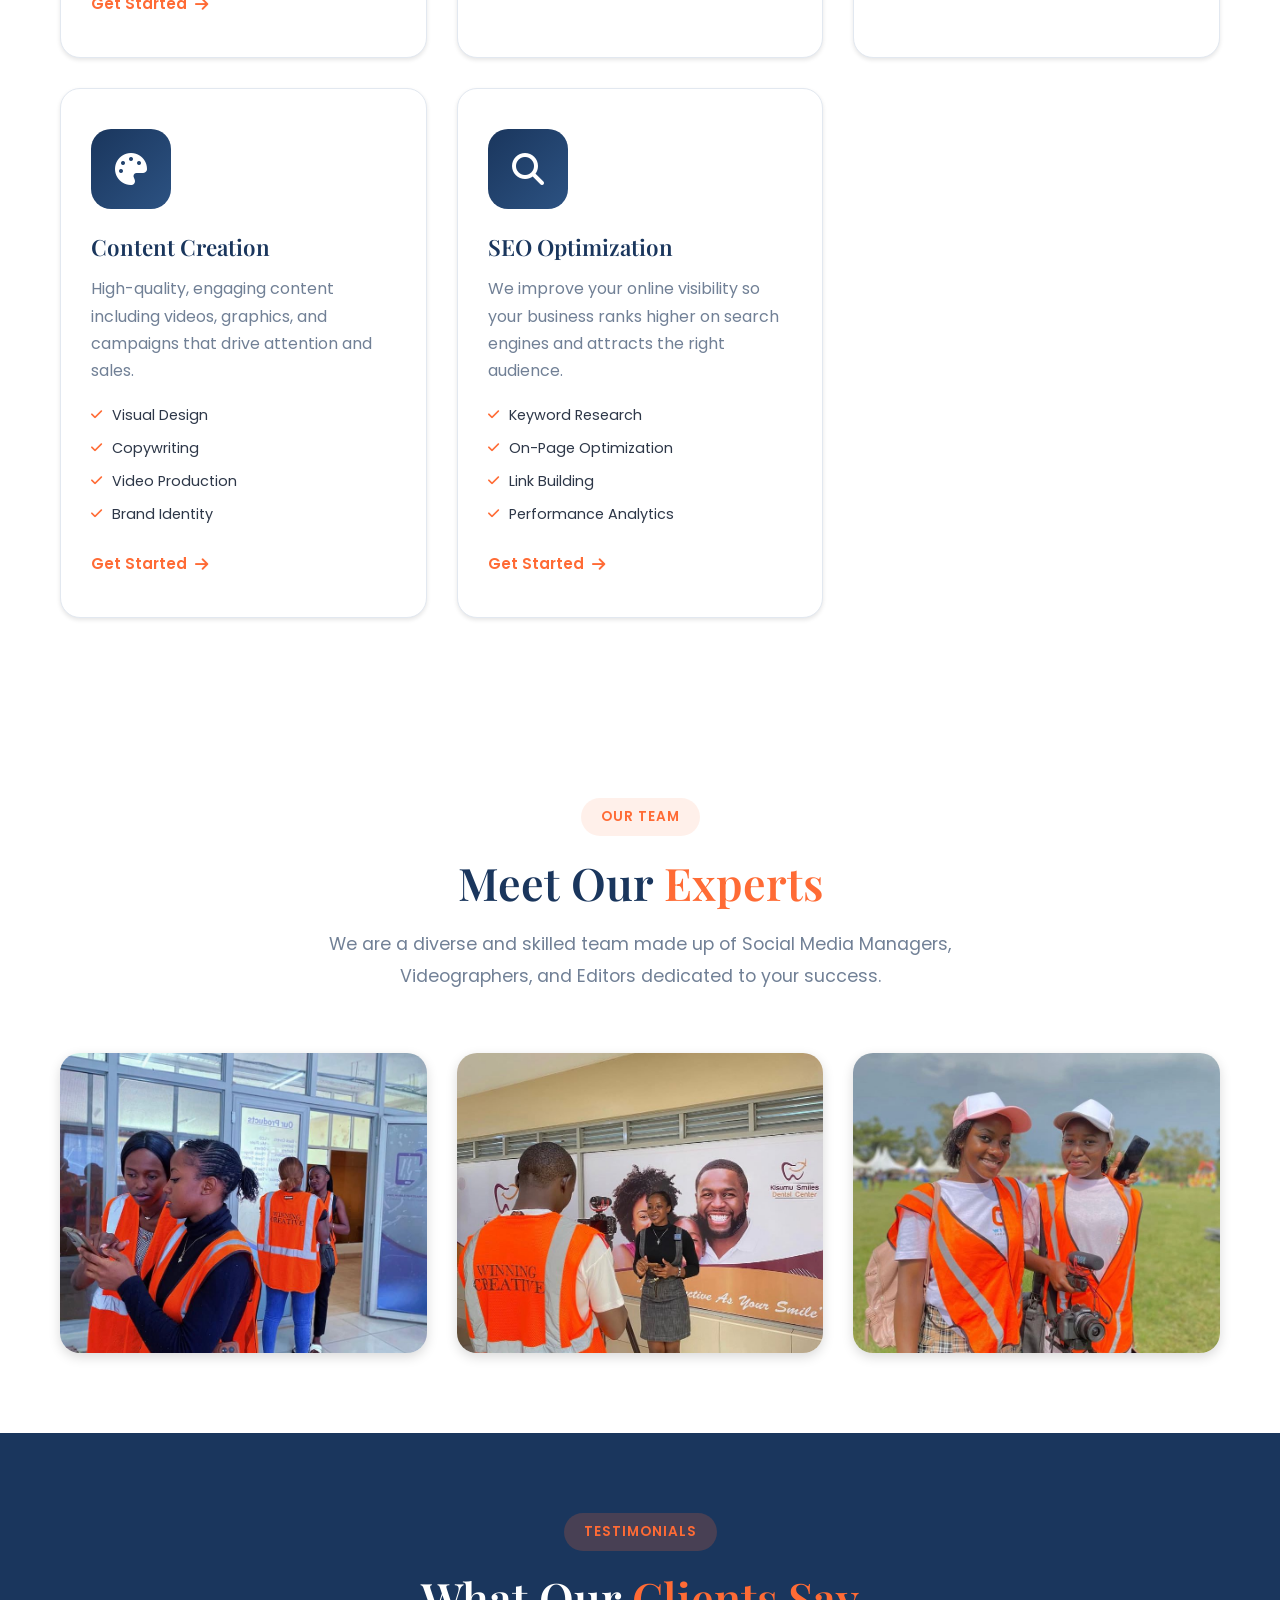
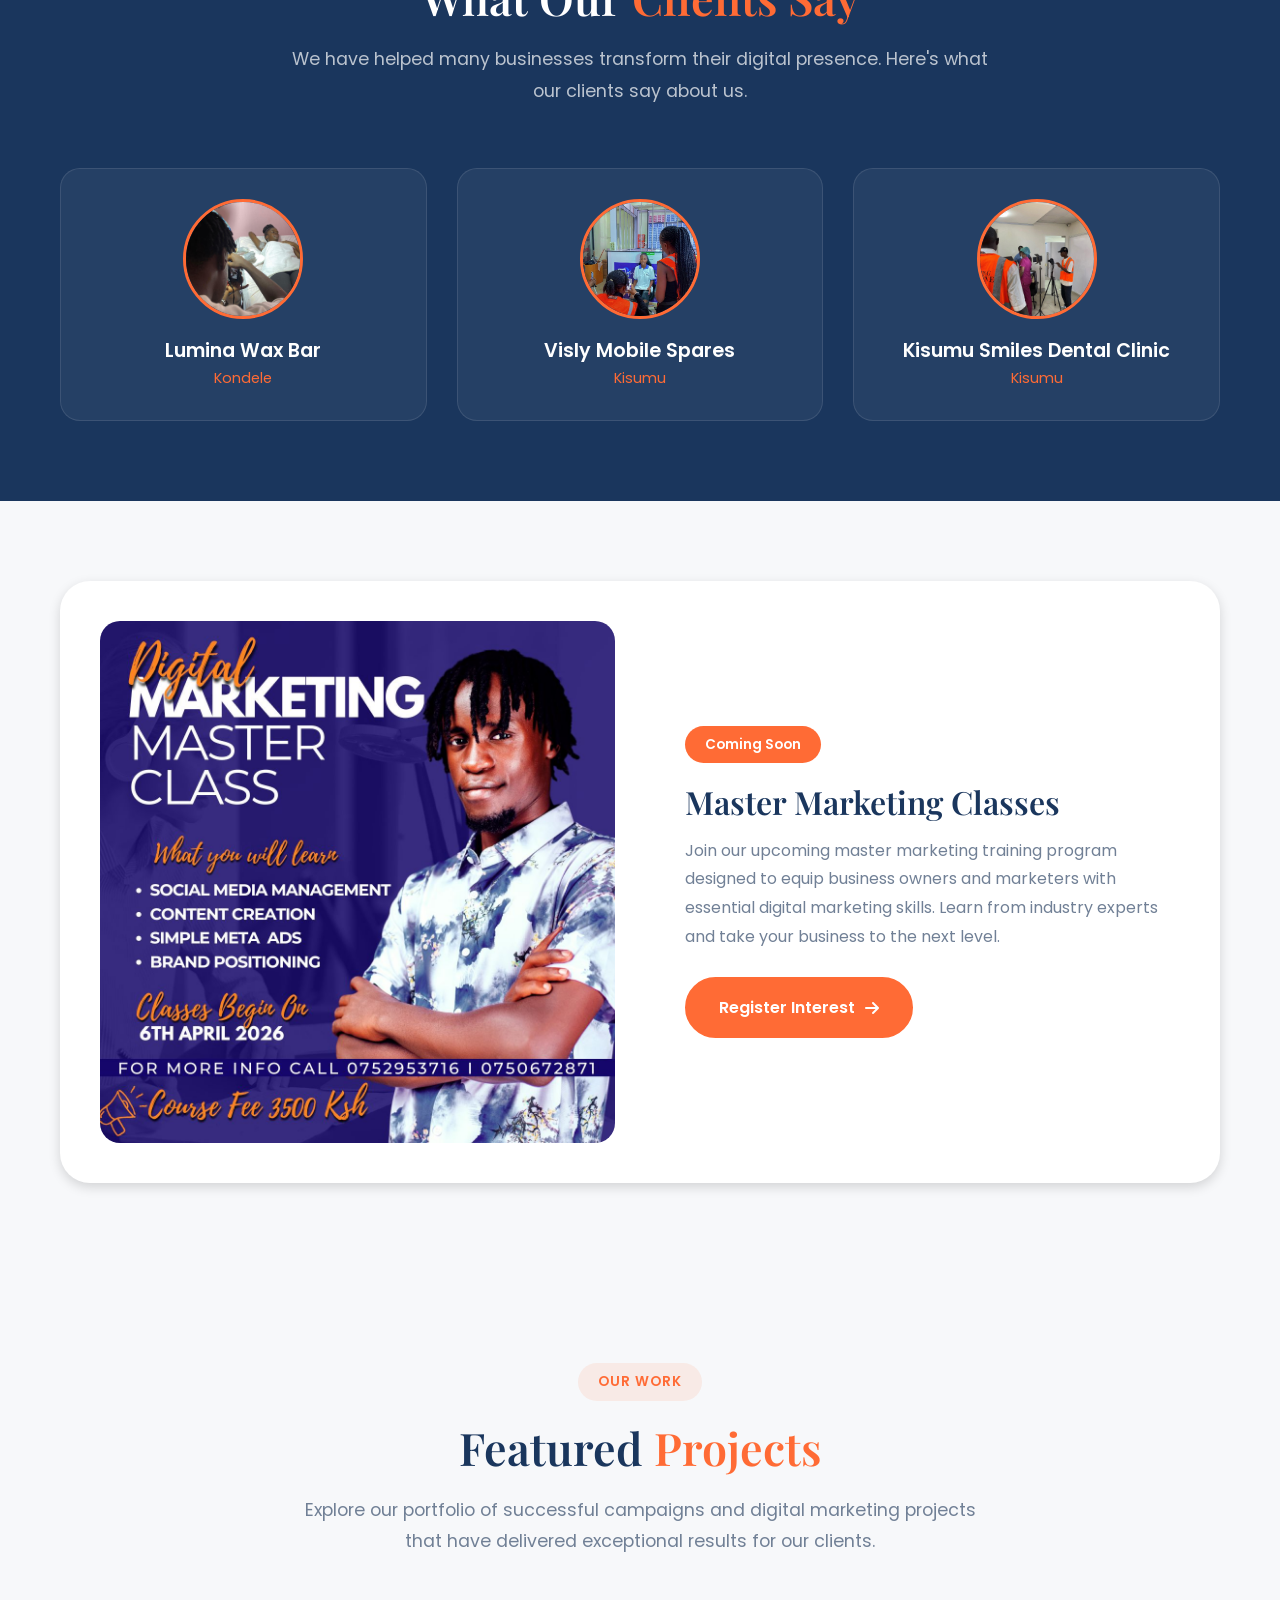
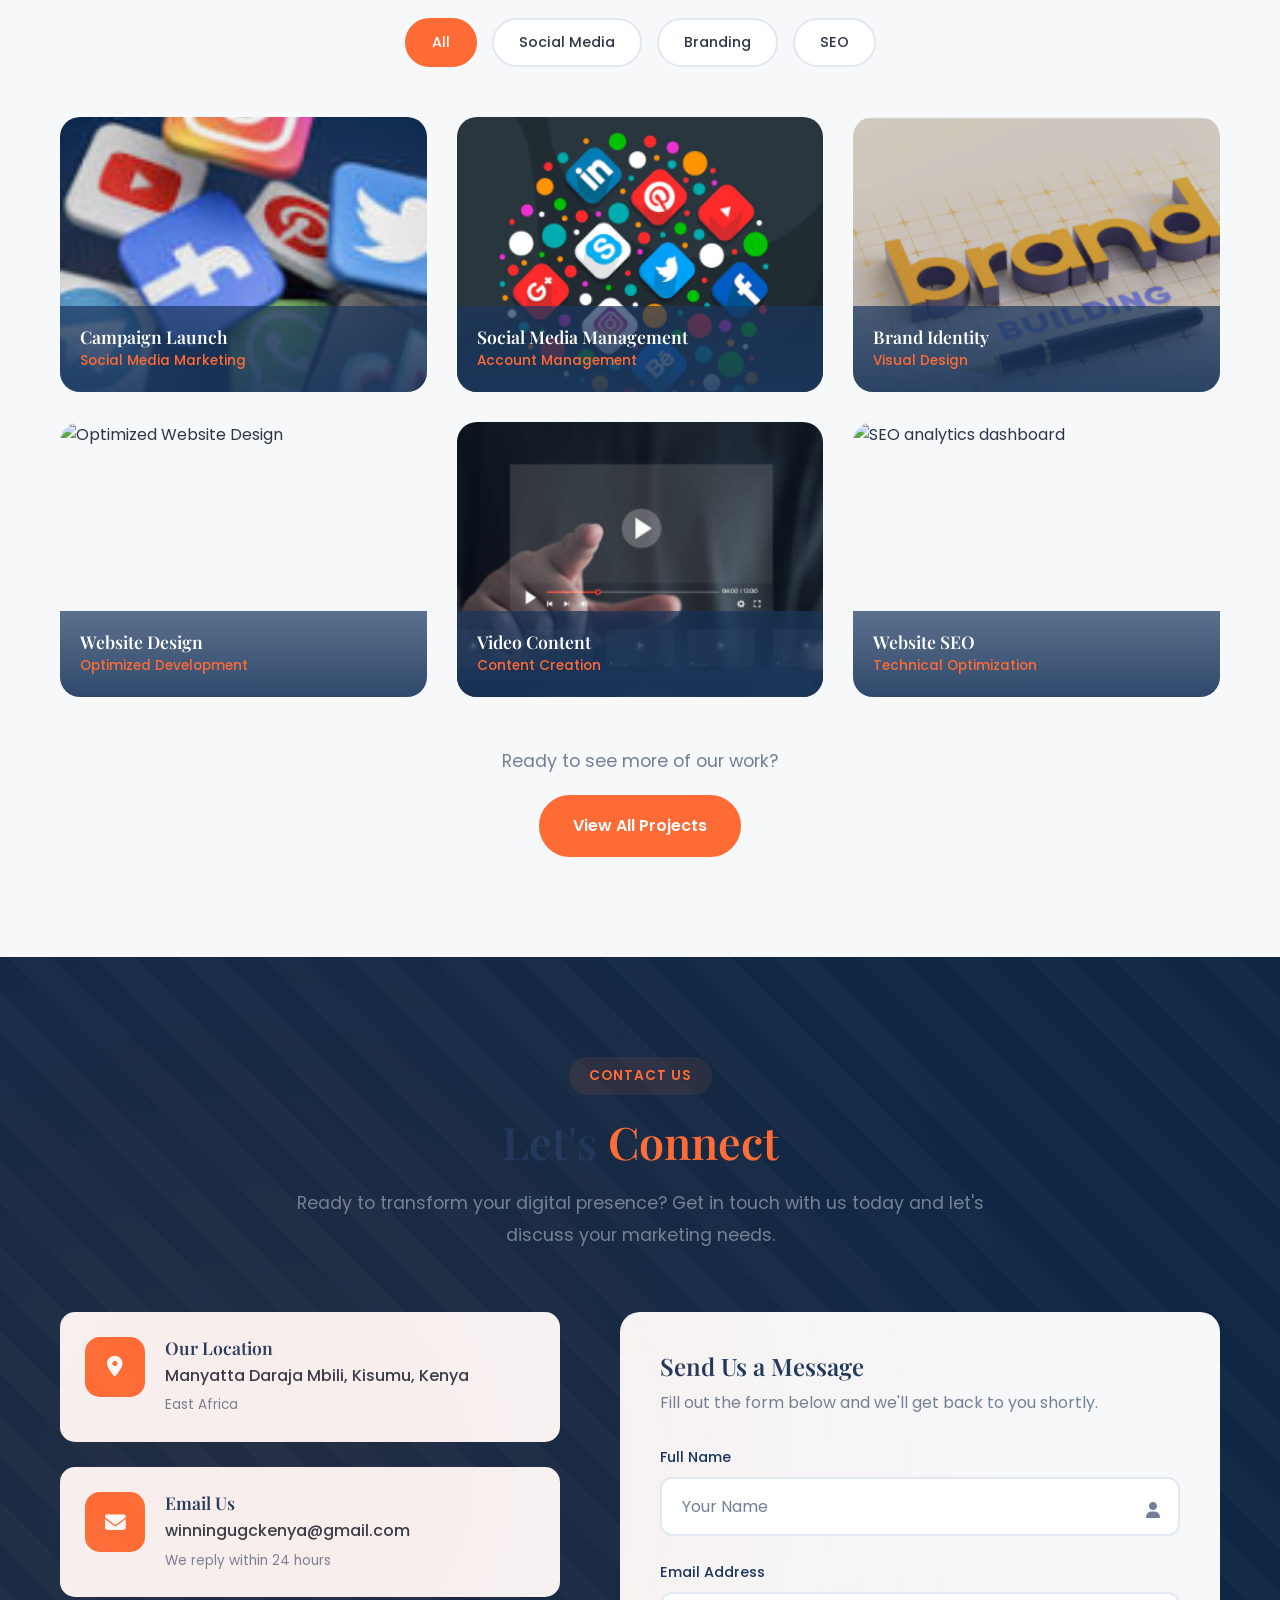
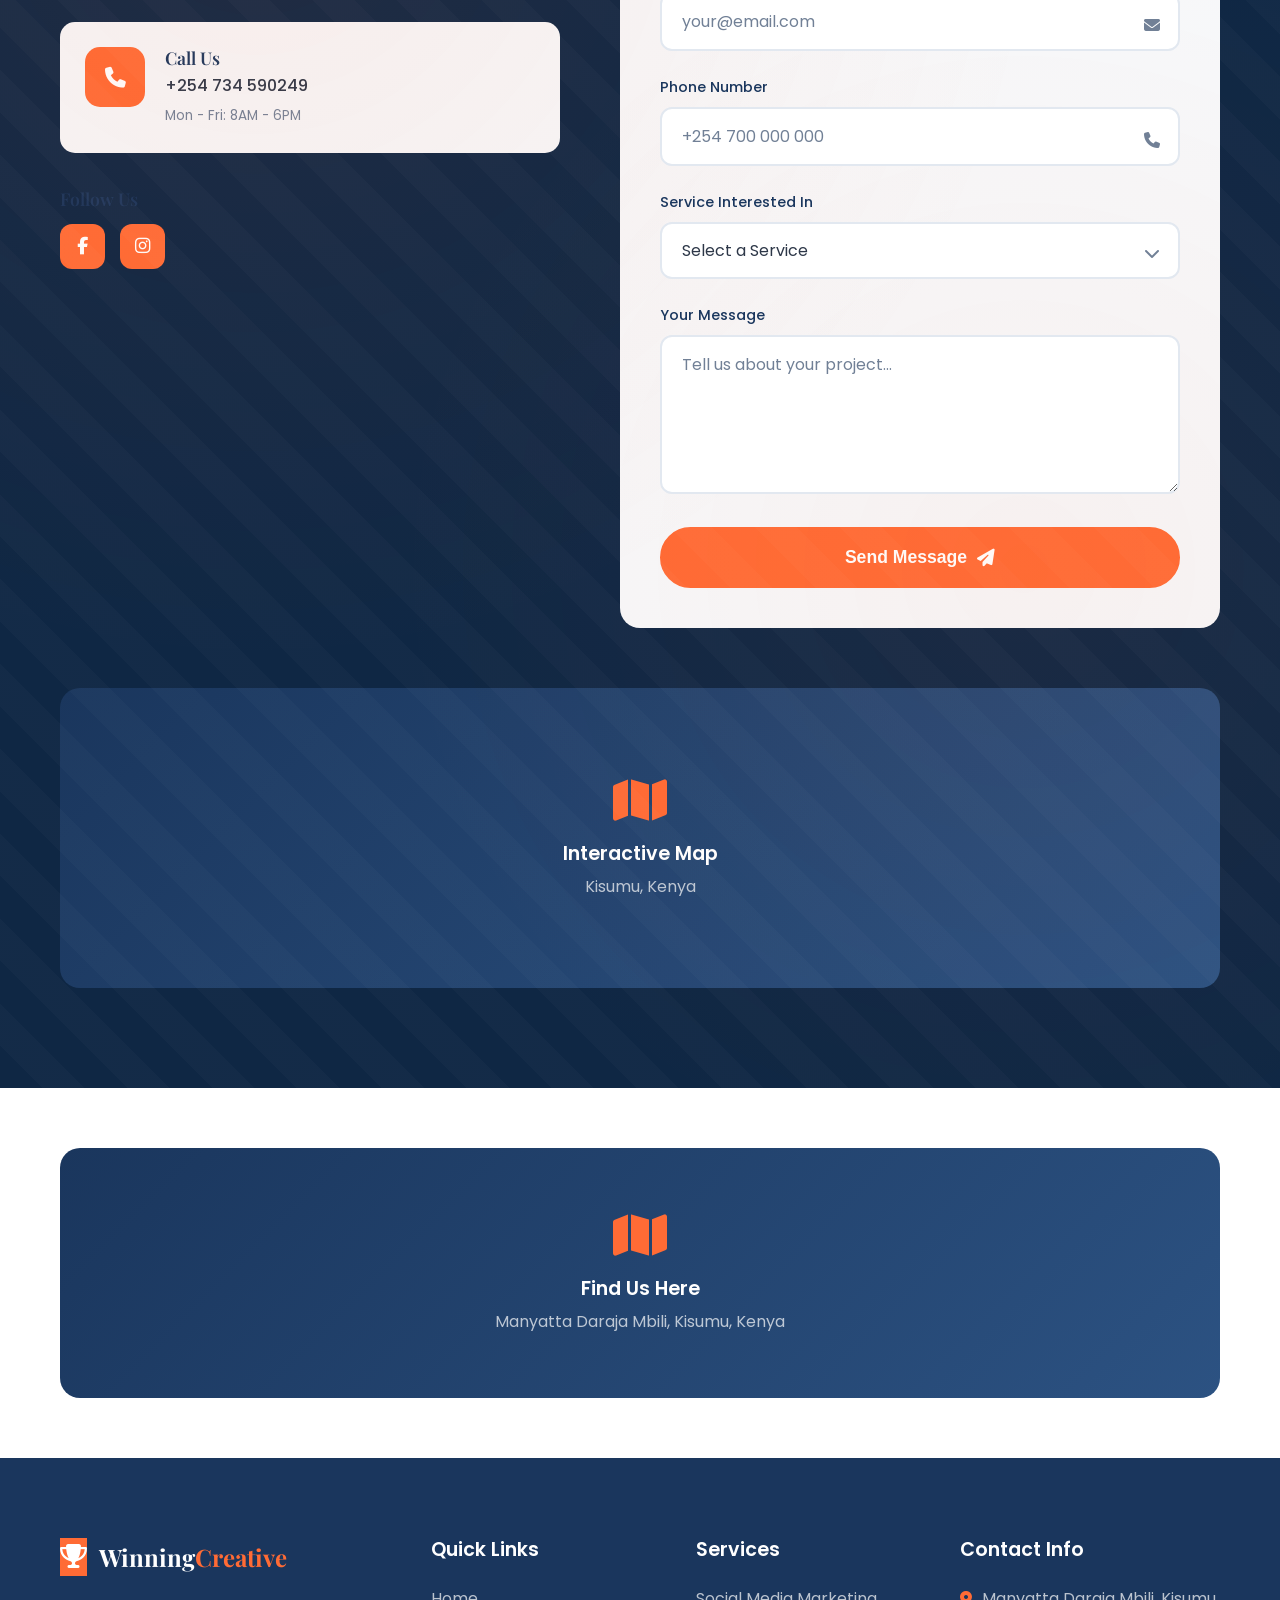
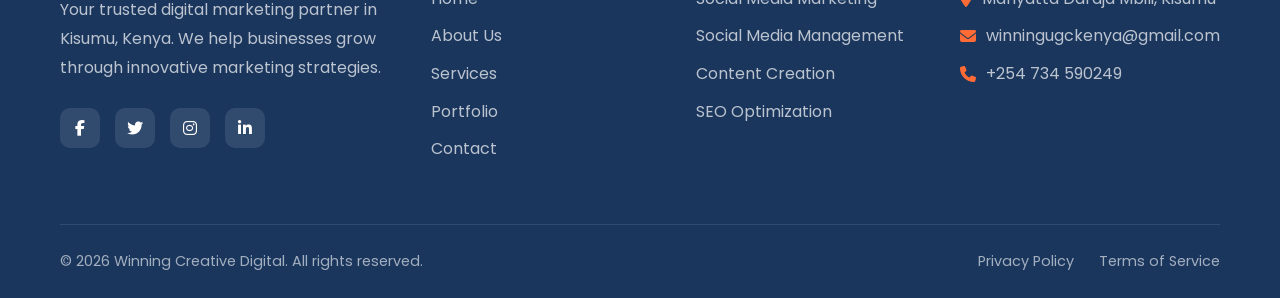
==== commit 2ea781c5: "Added floating WhatsApp, map section, fixed images, orange social links" ====
--- a/deploy/index.html
+++ b/deploy/index.html
@@ -498,6 +498,19 @@
         </div>
     </section>
 
+    <!-- Map Section -->
+    <section id="map" class="map-section">
+        <div class="container">
+            <div class="map-wrapper">
+                <div class="map-placeholder">
+                    <i class="fas fa-map"></i>
+                    <span>Find Us Here</span>
+                    <p>Manyatta Daraja Mbili, Kisumu, Kenya</p>
+                </div>
+            </div>
+        </div>
+    </section>
+
     <!-- Footer -->
     <footer class="footer">
         <div class="container">
@@ -554,5 +567,10 @@
     </footer>
 
     <script src="script.js"></script>
+
+    <!-- Floating WhatsApp Button -->
+    <a href="https://wa.me/254734590249" class="whatsapp-float" target="_blank" aria-label="Chat on WhatsApp">
+        <i class="fab fa-whatsapp"></i>
+    </a>
 </body>
 </html>
--- a/deploy/styles.css
+++ b/deploy/styles.css
@@ -421,6 +421,32 @@
 }
 
 /* ========================================
+   Floating WhatsApp Button
+   ======================================== */
+.whatsapp-float {
+    position: fixed;
+    bottom: 30px;
+    right: 30px;
+    width: 60px;
+    height: 60px;
+    background: var(--primary-orange);
+    border-radius: 50%;
+    display: flex;
+    align-items: center;
+    justify-content: center;
+    color: var(--white);
+    font-size: 2rem;
+    box-shadow: var(--shadow-lg);
+    z-index: 1000;
+    transition: var(--transition-normal);
+}
+
+.whatsapp-float:hover {
+    transform: scale(1.1);
+    background: var(--primary-orange-dark);
+}
+
+/* ========================================
    Section Styles
    ======================================== */
 section {
@@ -545,6 +571,7 @@
     width: 100%;
     height: 100%;
     object-fit: cover;
+    object-position: center;
     transition: var(--transition-normal);
 }
 
@@ -826,12 +853,16 @@
 .news-image {
     border-radius: 20px;
     overflow: hidden;
+    height: 100%;
+    min-height: 300px;
 }
 
 .news-image img {
     width: 100%;
-    height: 350px;
+    height: 100%;
+    min-height: 300px;
     object-fit: cover;
+    object-position: center;
 }
 
 .news-details {
@@ -1060,7 +1091,7 @@
     justify-content: center;
     width: 45px;
     height: 45px;
-    background: var(--dark-blue);
+    background: var(--primary-orange);
     border-radius: 12px;
     color: var(--white);
     font-size: 1.1rem;
@@ -1190,6 +1221,20 @@
 .map-placeholder p {
     color: rgba(255, 255, 255, 0.7);
     margin-top: 5px;
+}
+
+/* ========================================
+   Map Section
+   ======================================== */
+.map-section {
+    background: var(--white);
+    padding: 60px 0;
+}
+
+.map-section .map-wrapper {
+    border-radius: 20px;
+    overflow: hidden;
+    height: 250px;
 }
 
 /* ========================================
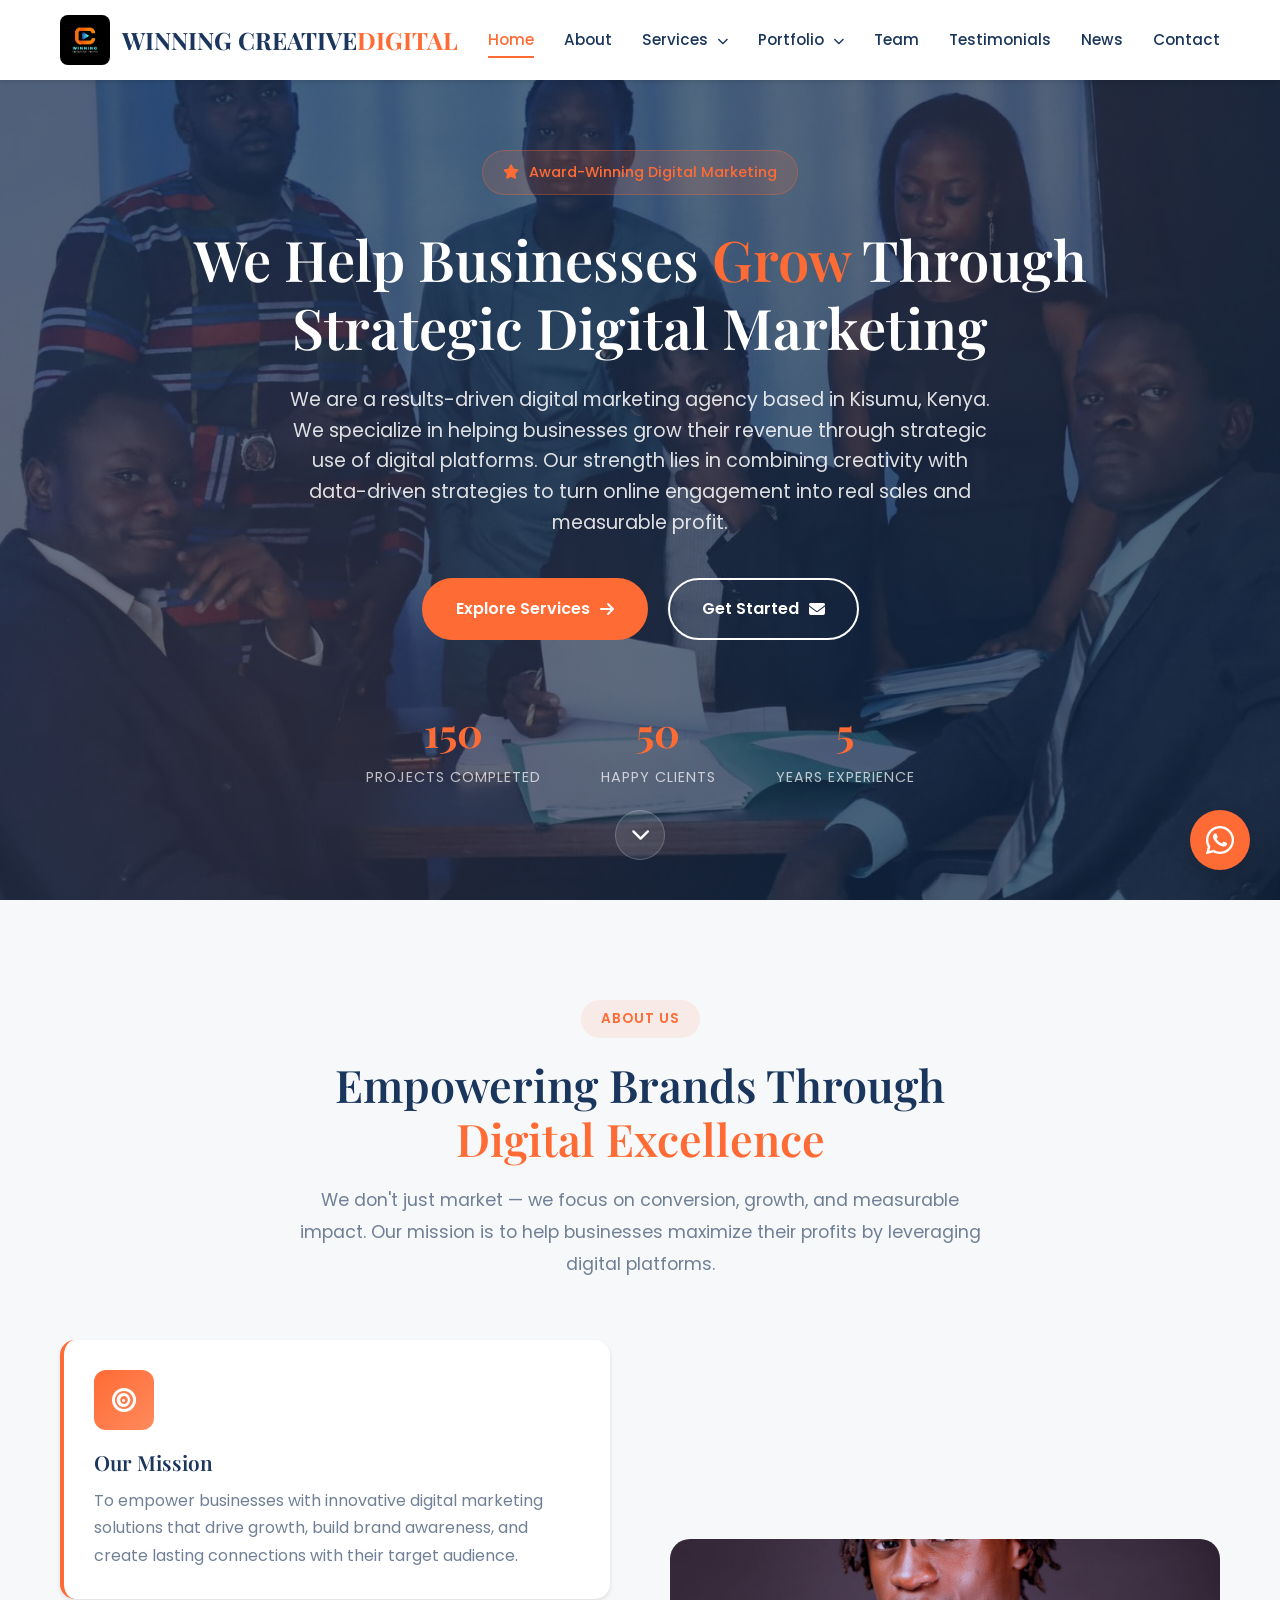
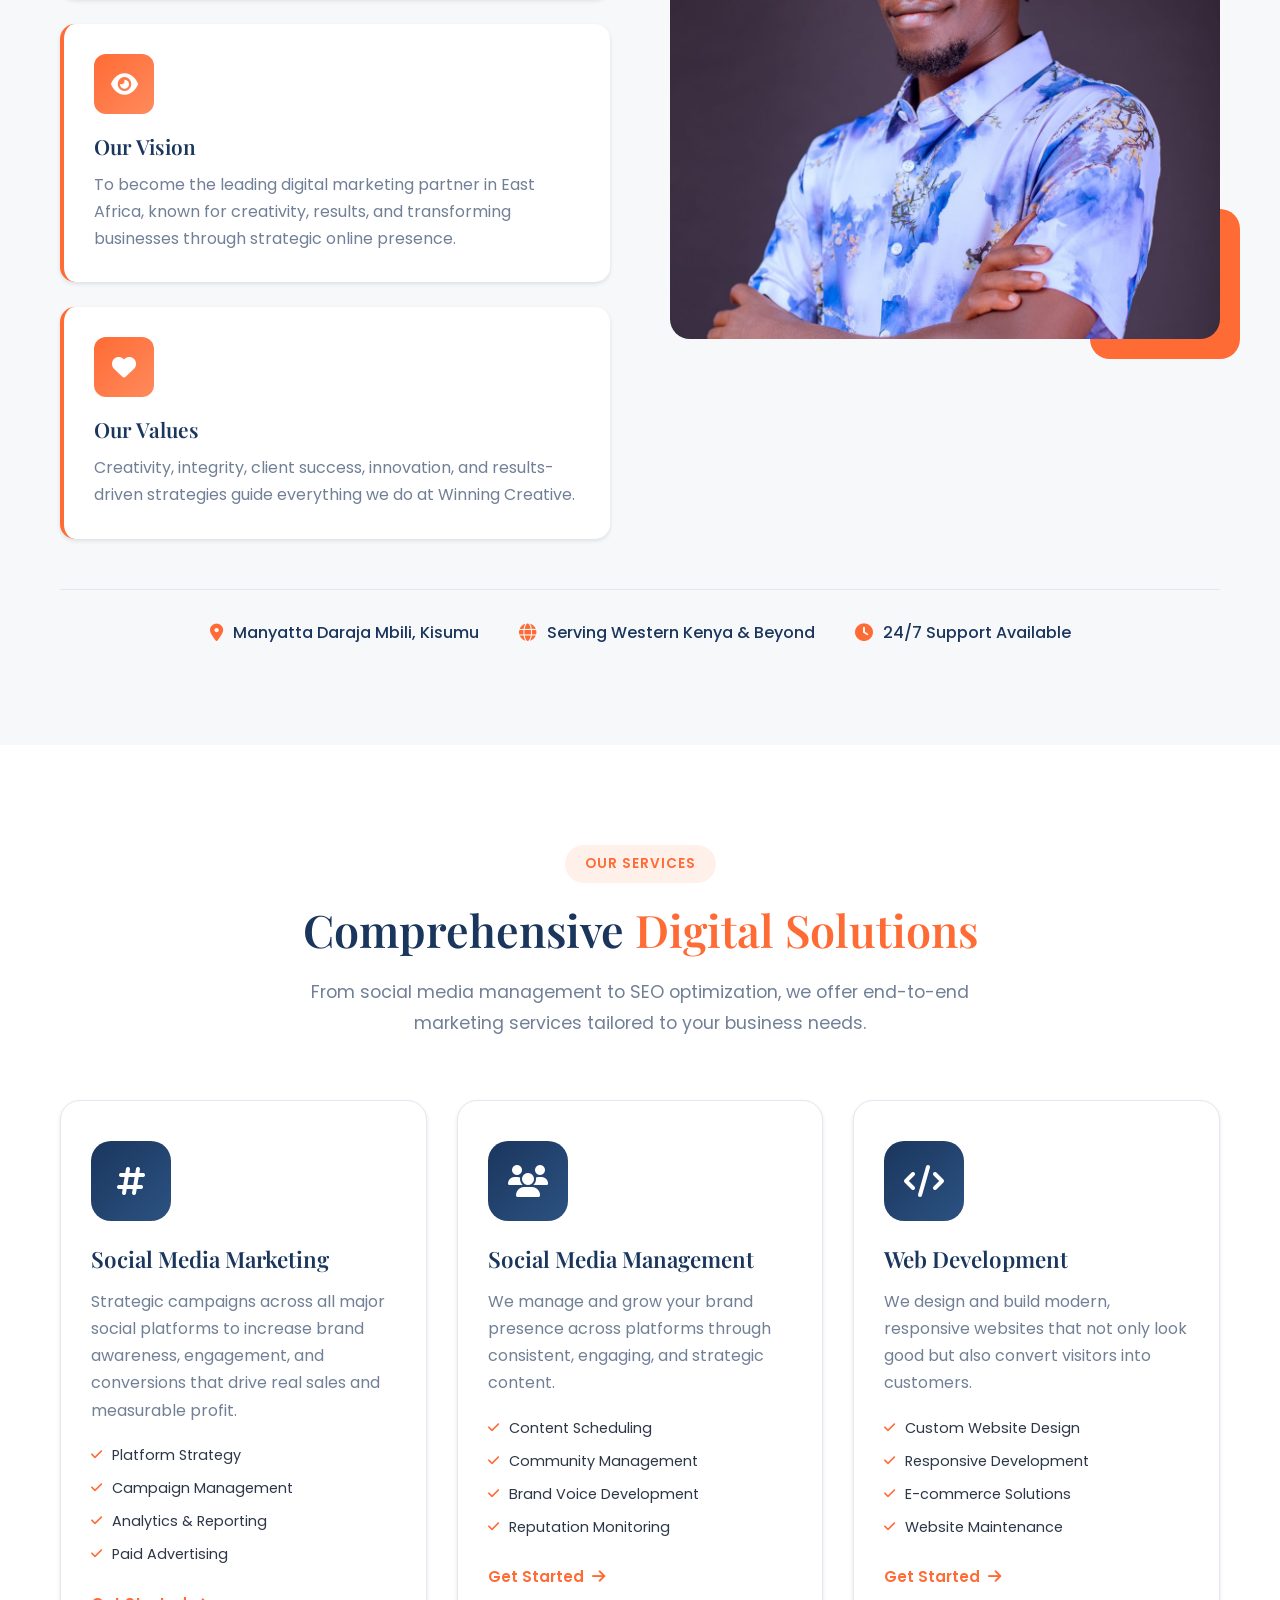
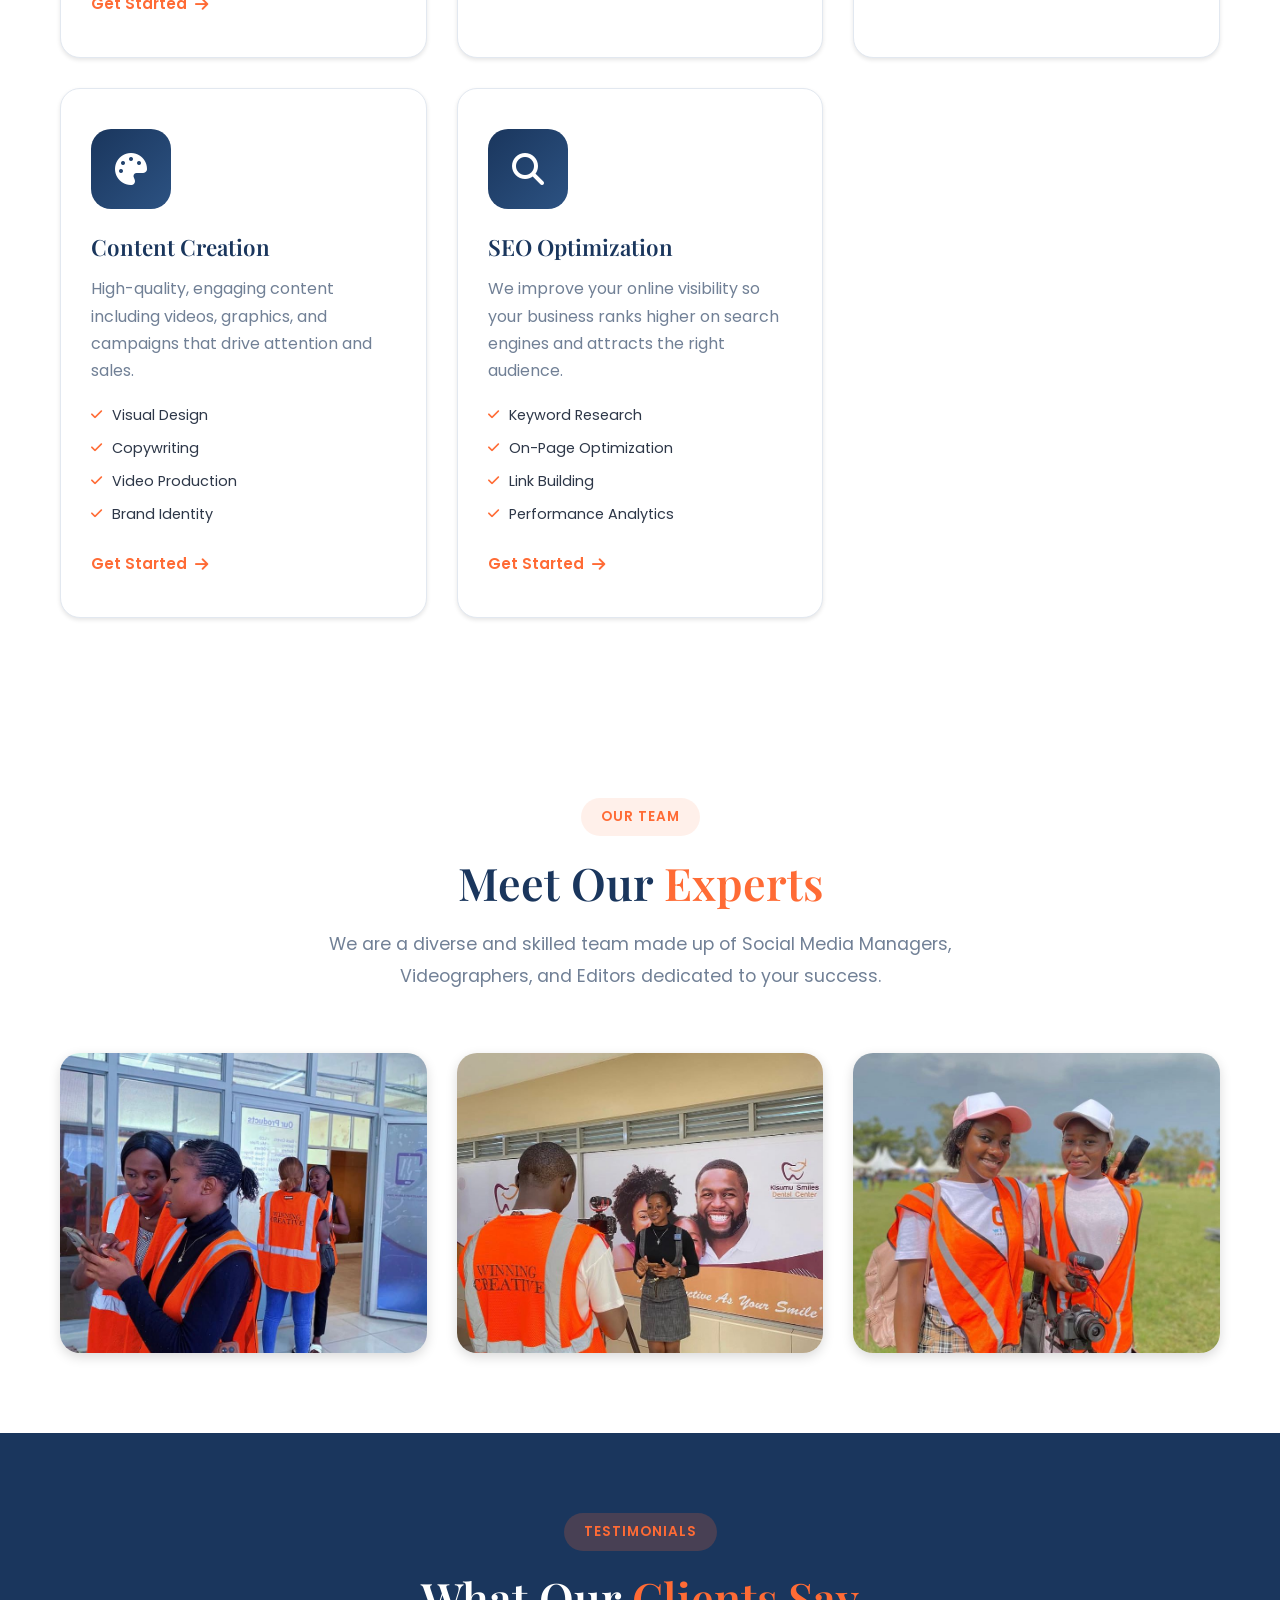
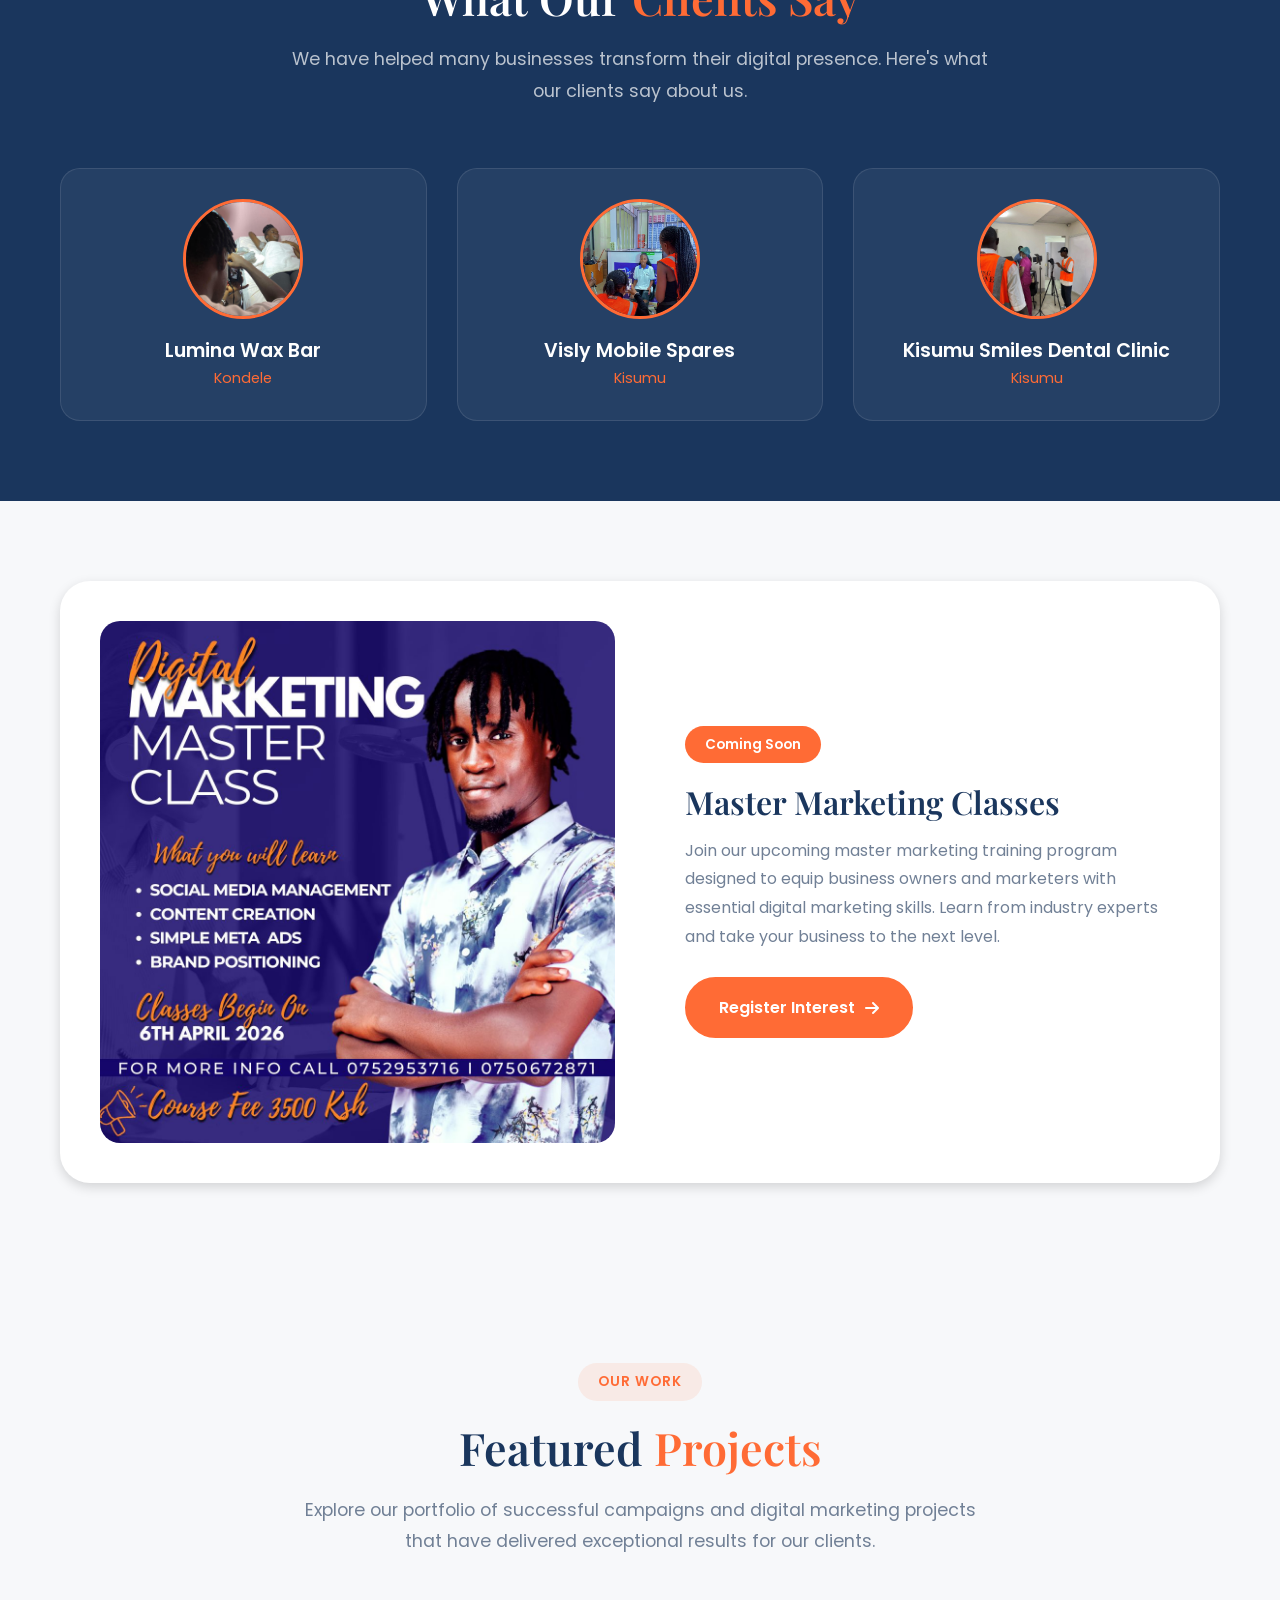
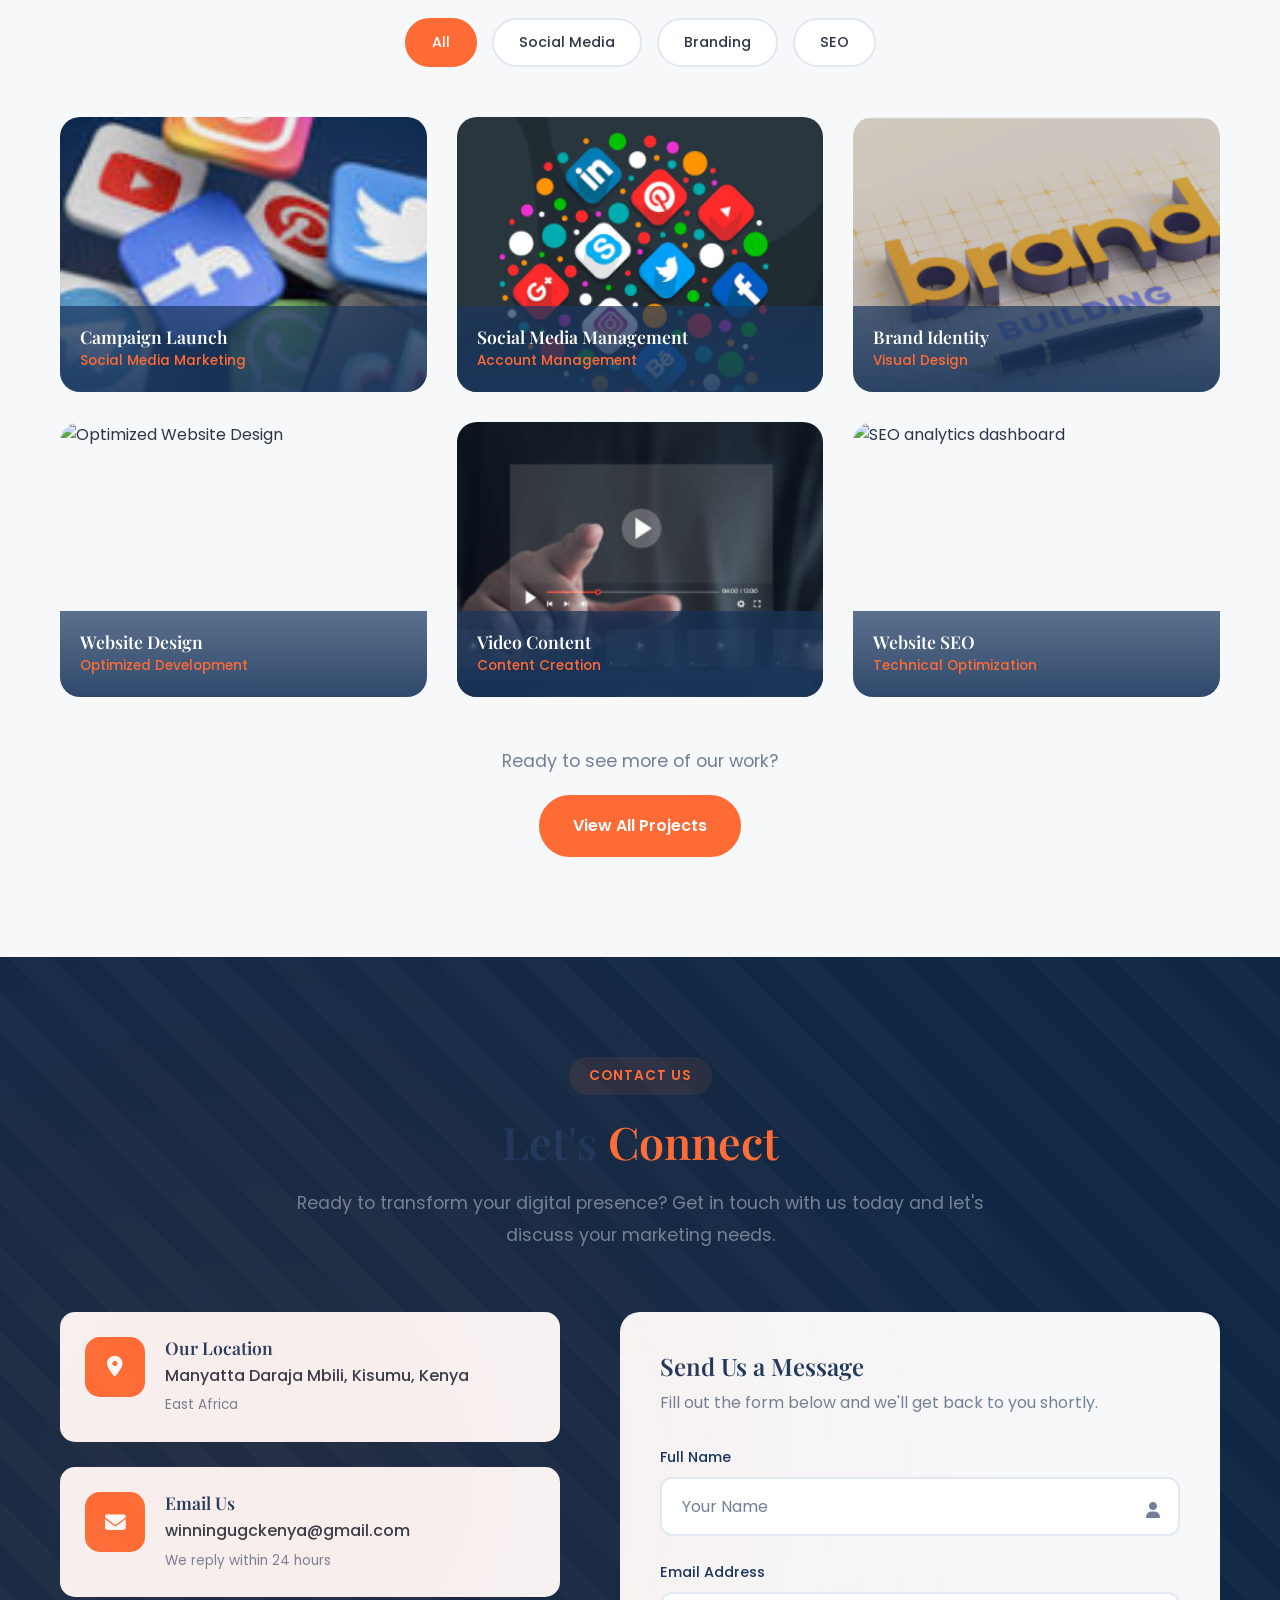
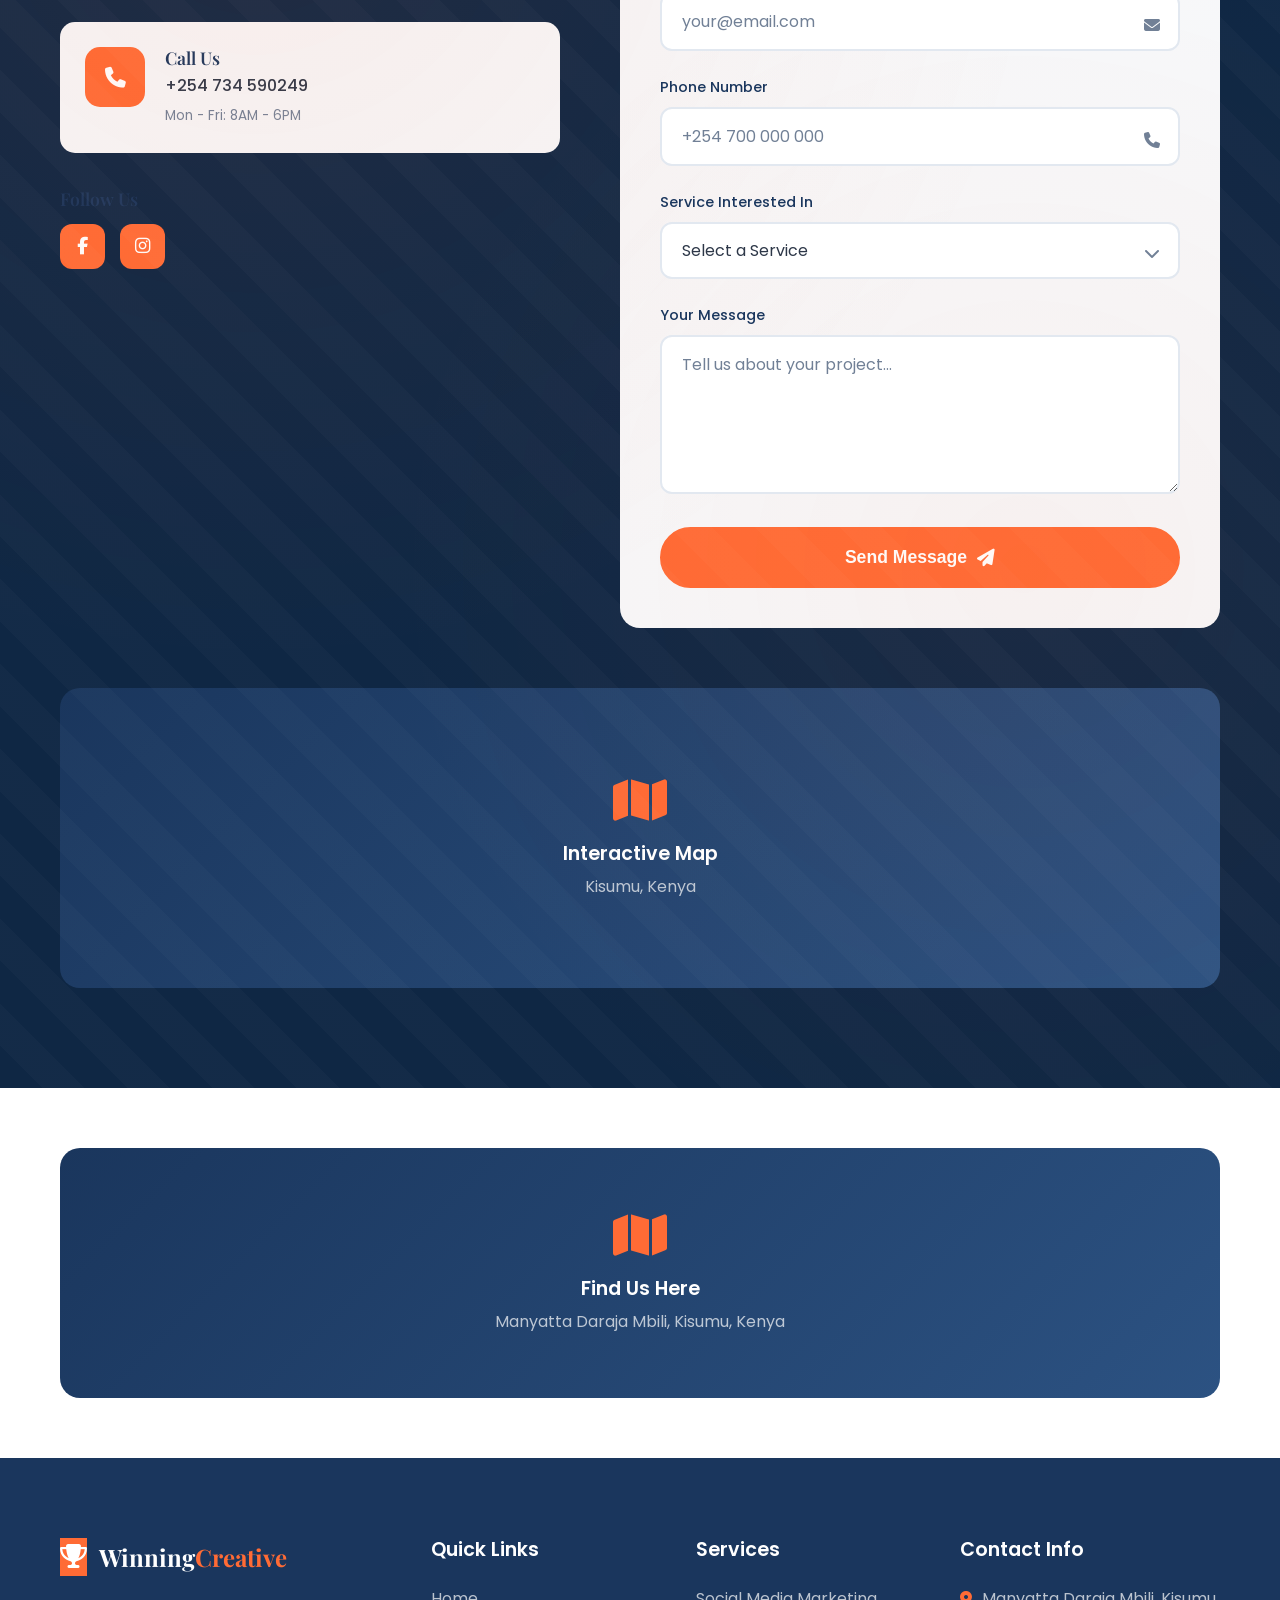
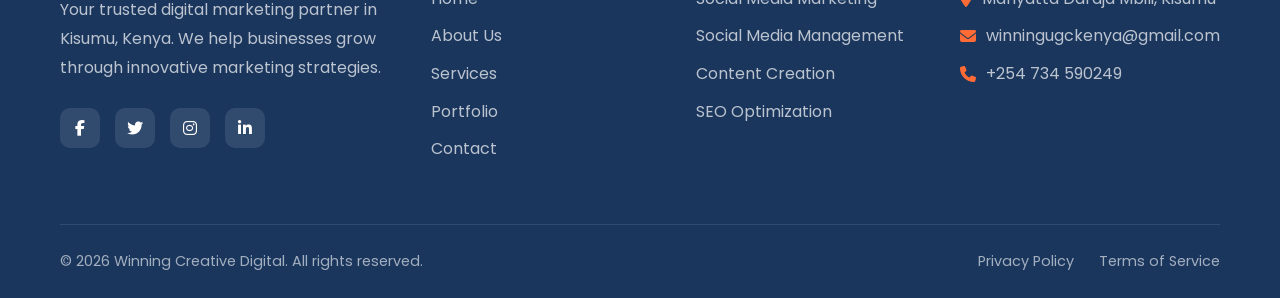
==== commit d4bd48f0: "Added dropdown menus to nav, fixed images" ====
--- a/deploy/index.html
+++ b/deploy/index.html
@@ -34,8 +34,26 @@
             <ul class="nav-menu" id="nav-menu">
                 <li><a href="#home" class="nav-link active">Home</a></li>
                 <li><a href="#about" class="nav-link">About</a></li>
-                <li><a href="#services" class="nav-link">Services</a></li>
-                <li><a href="#portfolio" class="nav-link">Portfolio</a></li>
+                <li class="nav-dropdown">
+                    <a href="#services" class="nav-link">Services <i class="fas fa-chevron-down"></i></a>
+                    <ul class="dropdown-menu">
+                        <li><a href="#services">Social Media Marketing</a></li>
+                        <li><a href="#services">Social Media Management</a></li>
+                        <li><a href="#services">Content Creation</a></li>
+                        <li><a href="#services">SEO Optimization</a></li>
+                        <li><a href="#services">Web Development</a></li>
+                    </ul>
+                </li>
+                <li class="nav-dropdown">
+                    <a href="#portfolio" class="nav-link">Portfolio <i class="fas fa-chevron-down"></i></a>
+                    <ul class="dropdown-menu">
+                        <li><a href="#portfolio">Campaign Launch</a></li>
+                        <li><a href="#portfolio">Brand Identity</a></li>
+                        <li><a href="#portfolio">Video Content</a></li>
+                        <li><a href="#portfolio">Website Design</a></li>
+                        <li><a href="#portfolio">Website SEO</a></li>
+                    </ul>
+                </li>
                 <li><a href="#team" class="nav-link">Team</a></li>
                 <li><a href="#testimonials" class="nav-link">Testimonials</a></li>
                 <li><a href="#news" class="nav-link">News</a></li>
--- a/deploy/styles.css
+++ b/deploy/styles.css
@@ -178,6 +178,55 @@
 .nav-link:hover,
 .nav-link.active {
     color: var(--primary-orange);
+}
+
+/* Navigation Dropdown */
+.nav-dropdown {
+    position: relative;
+}
+
+.nav-dropdown > .nav-link i {
+    font-size: 0.7rem;
+    margin-left: 5px;
+}
+
+.dropdown-menu {
+    position: absolute;
+    top: 100%;
+    left: 0;
+    background: var(--white);
+    min-width: 200px;
+    box-shadow: var(--shadow-md);
+    border-radius: 10px;
+    opacity: 0;
+    visibility: hidden;
+    transform: translateY(10px);
+    transition: var(--transition-normal);
+    z-index: 100;
+    padding: 10px 0;
+}
+
+.nav-dropdown:hover .dropdown-menu {
+    opacity: 1;
+    visibility: visible;
+    transform: translateY(0);
+}
+
+.dropdown-menu li {
+    padding: 0;
+}
+
+.dropdown-menu a {
+    display: block;
+    padding: 10px 20px;
+    color: var(--dark-gray);
+    font-size: 0.9rem;
+    transition: var(--transition-fast);
+}
+
+.dropdown-menu a:hover {
+    background: var(--primary-orange);
+    color: var(--white);
 }
 
 /* Mobile Menu Toggle */
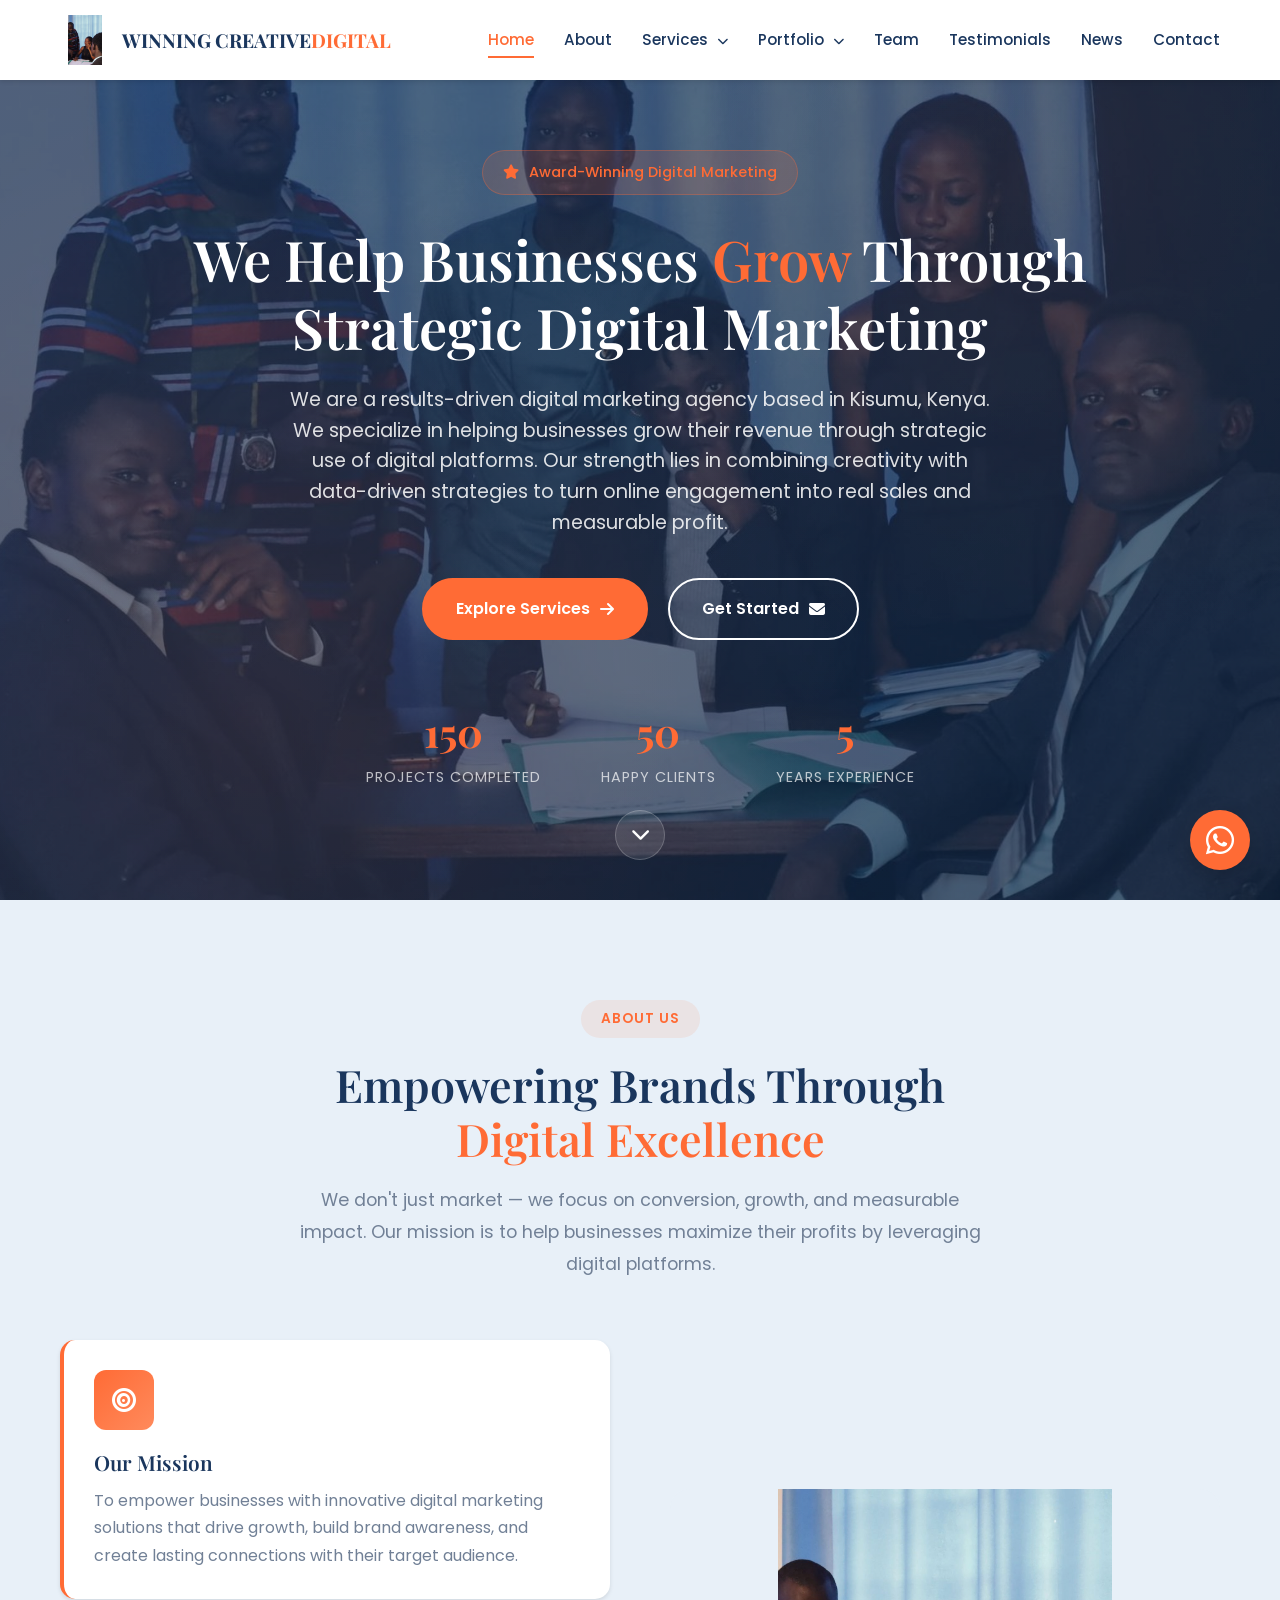
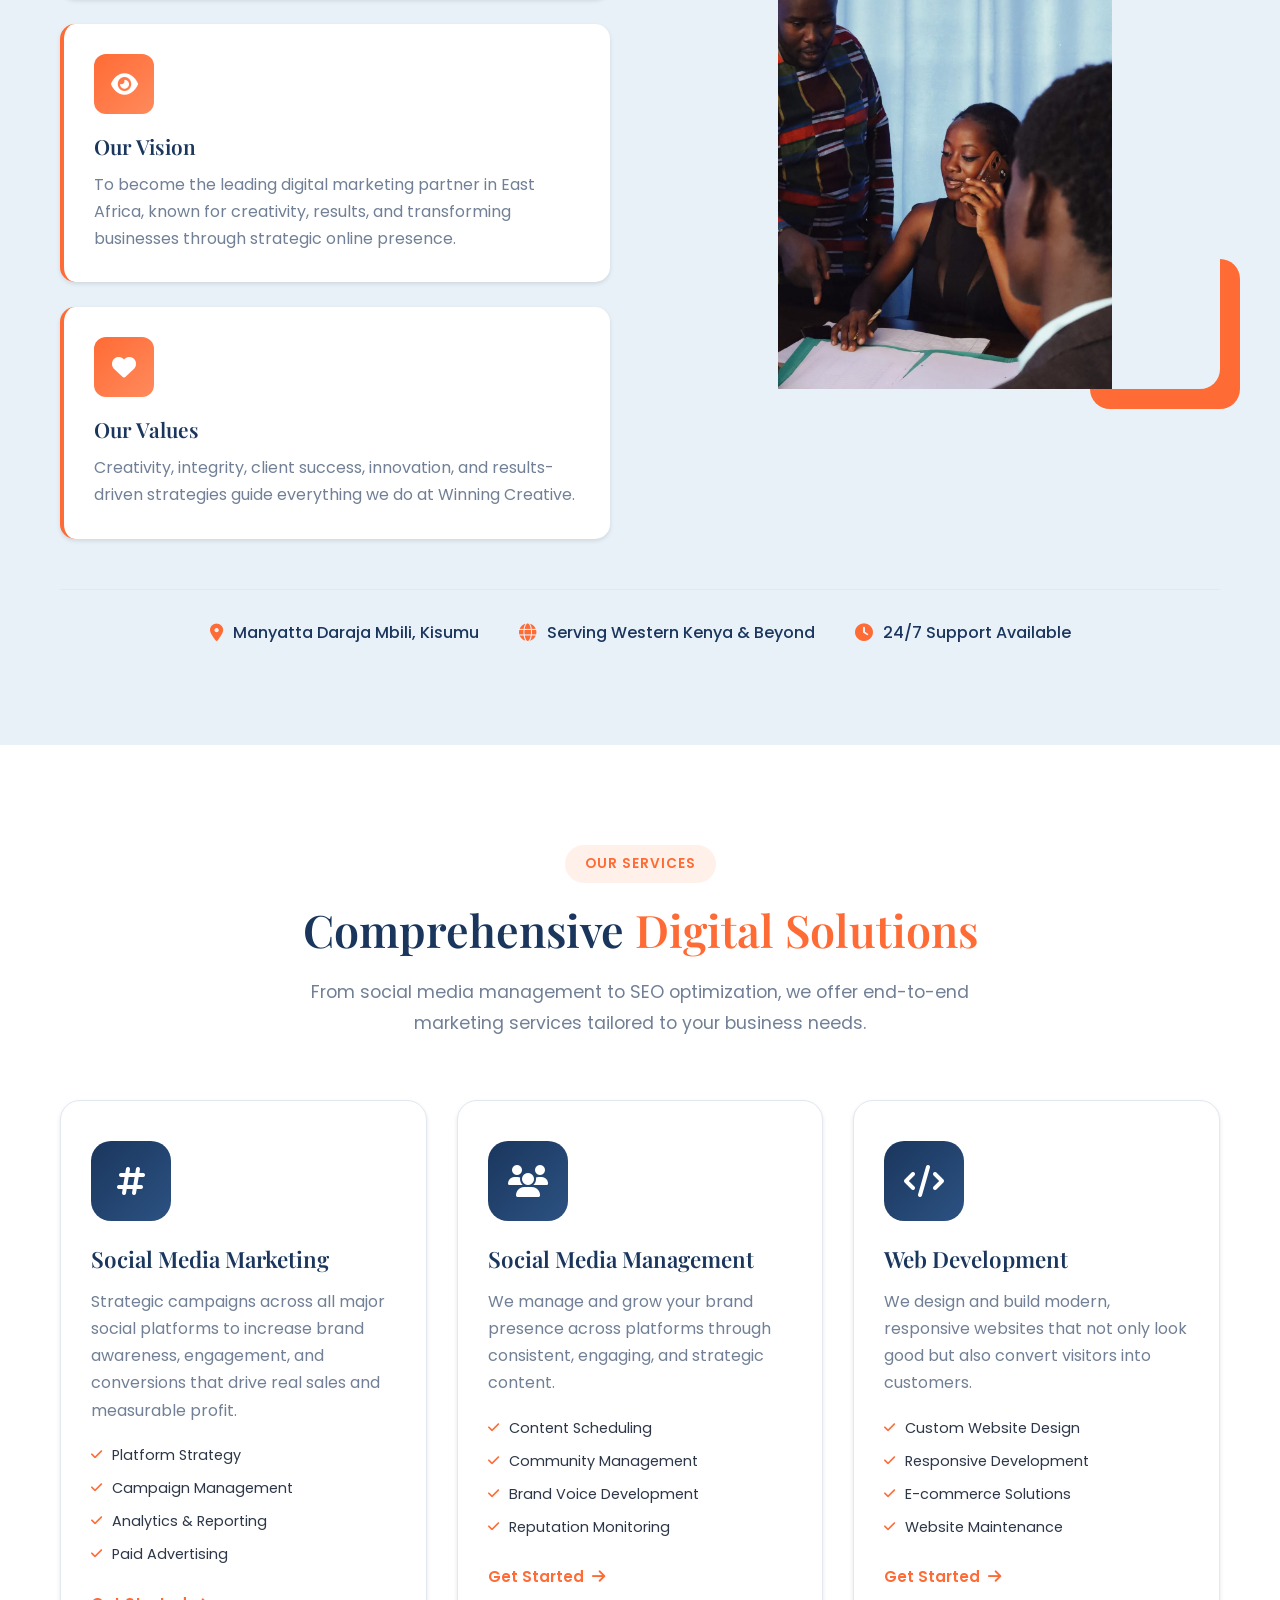
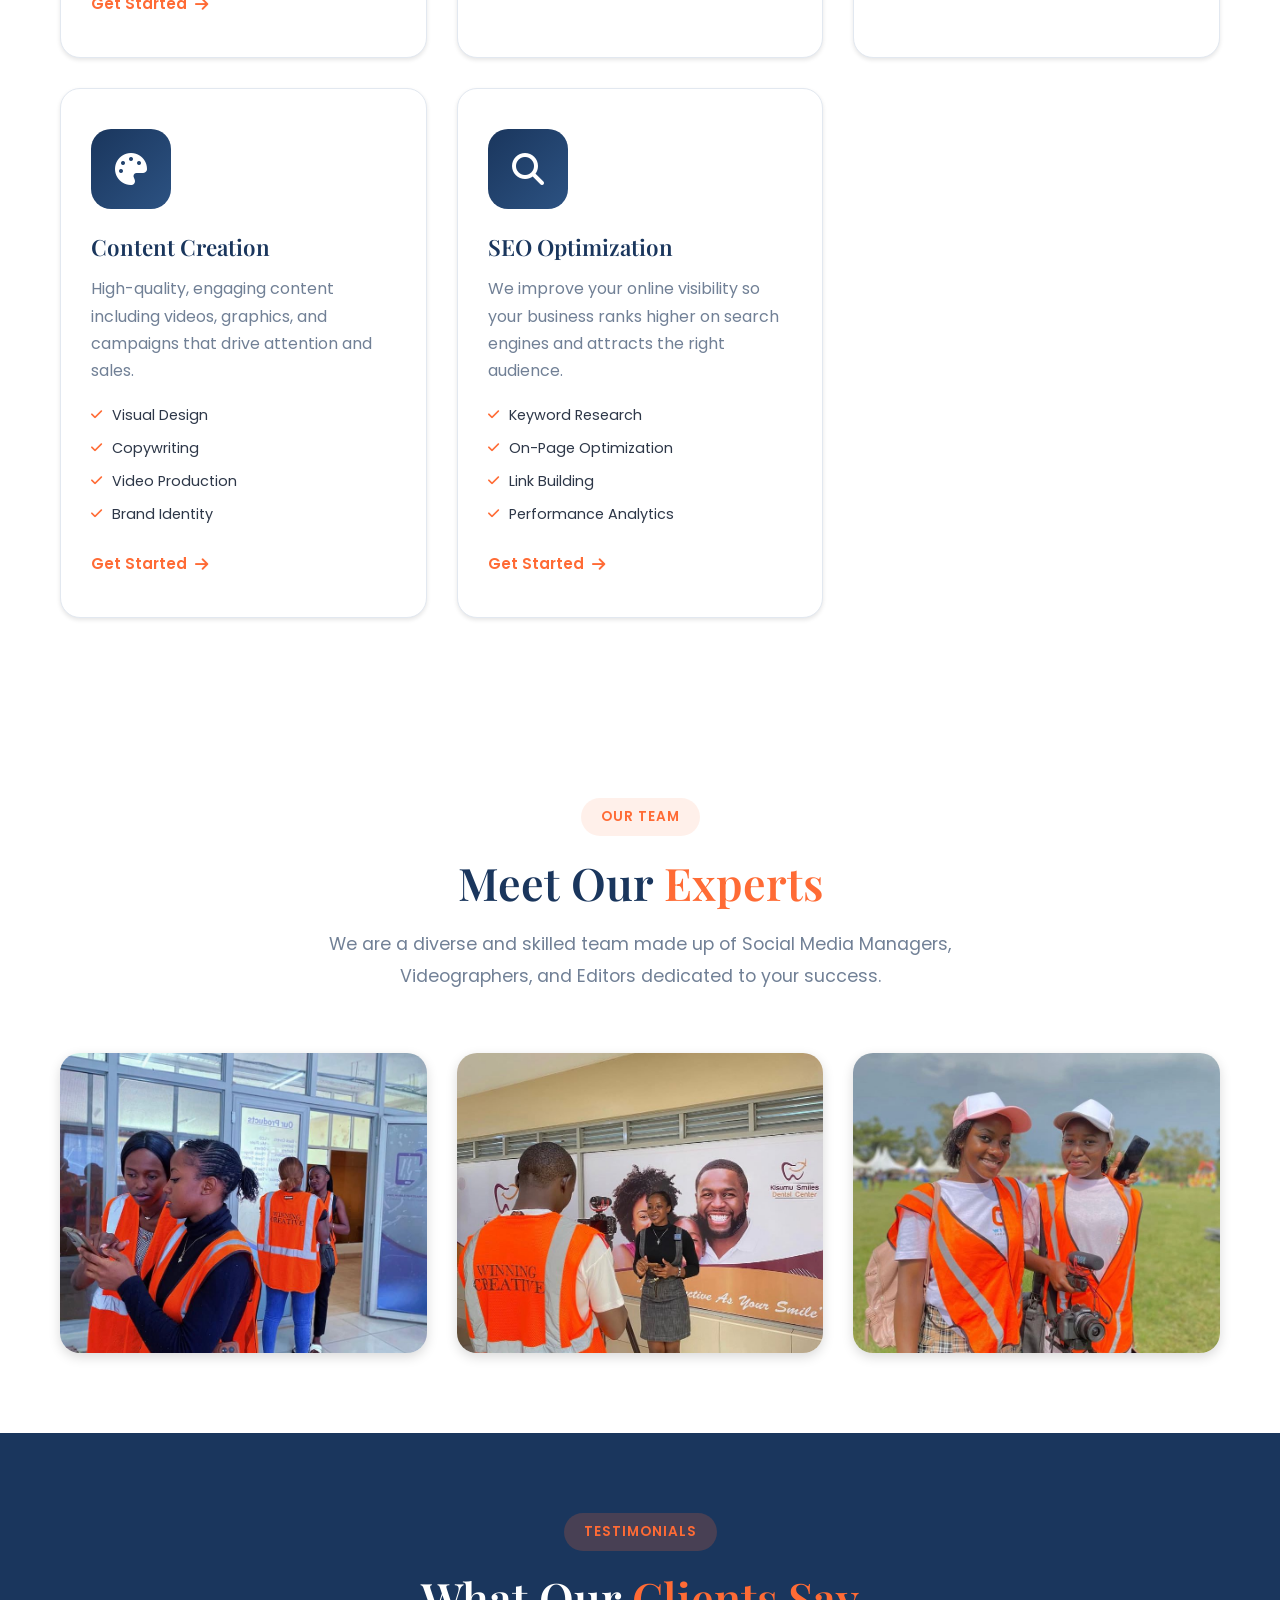
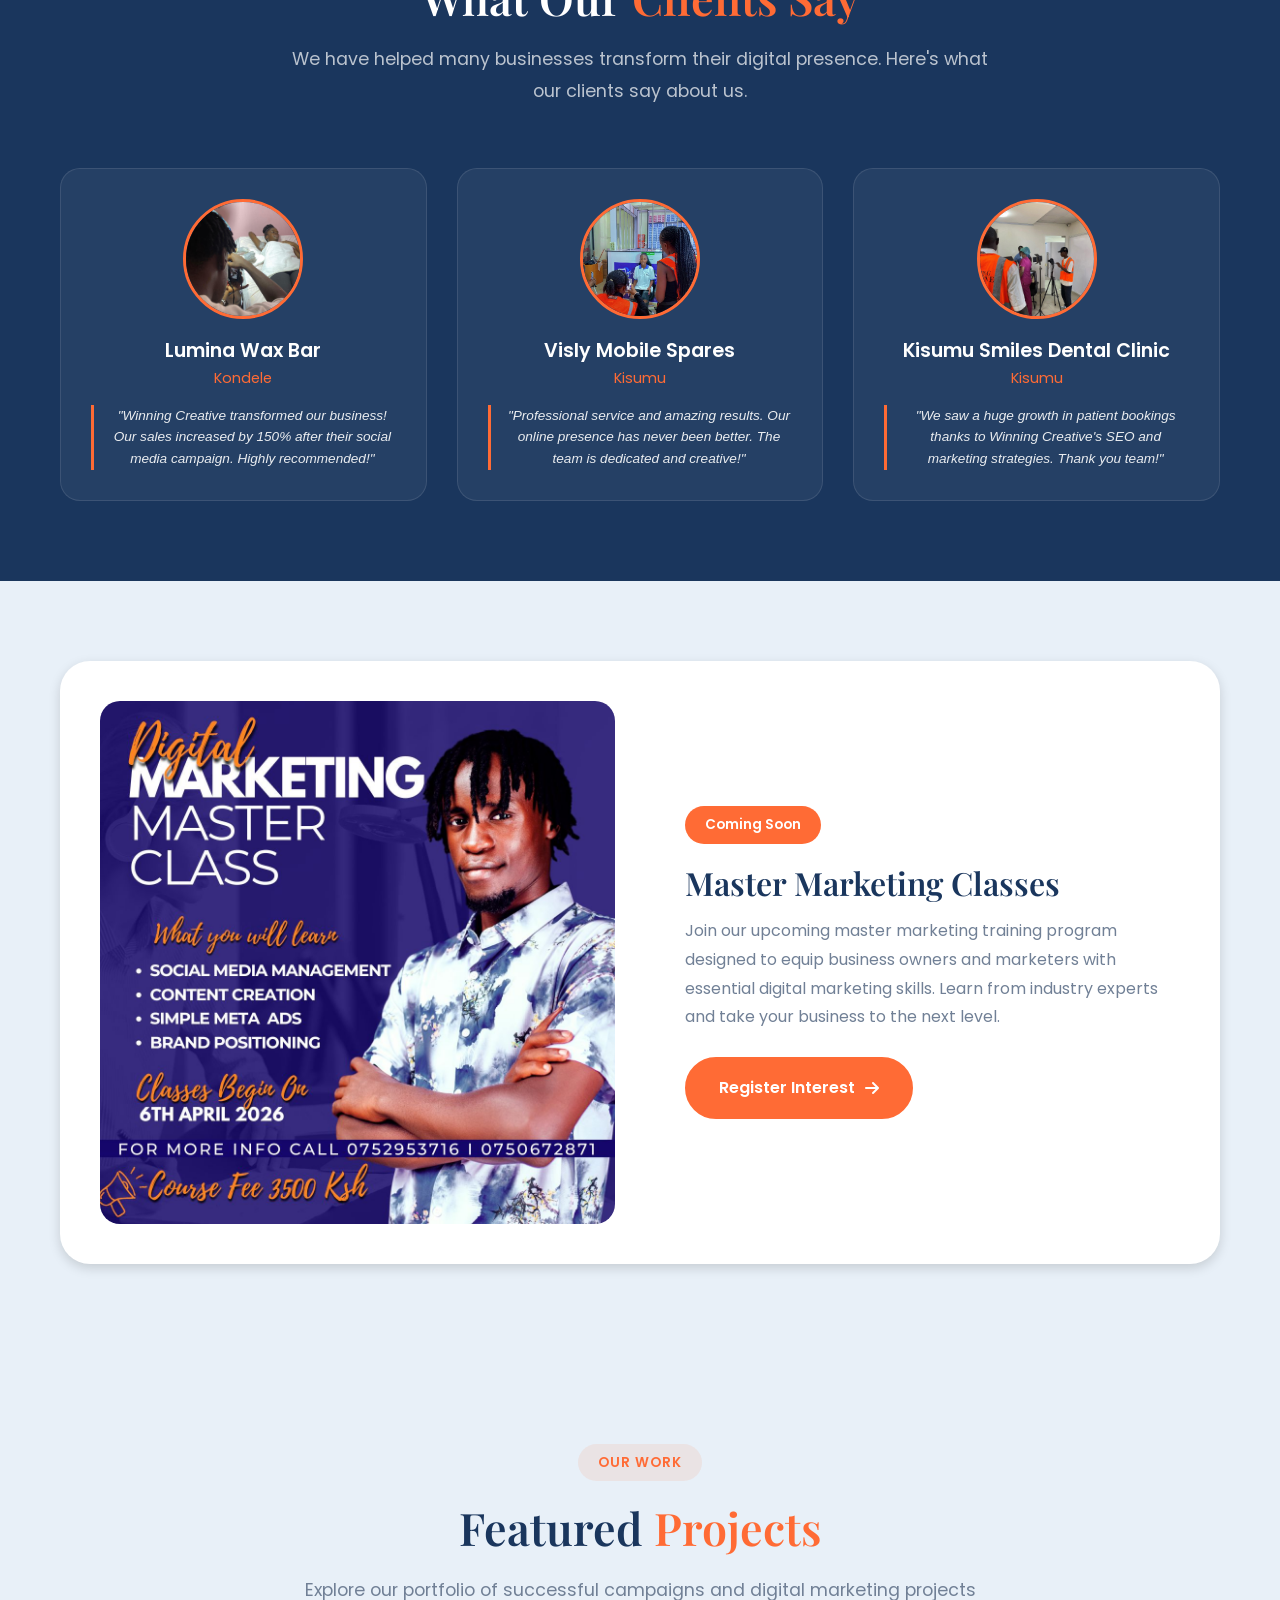
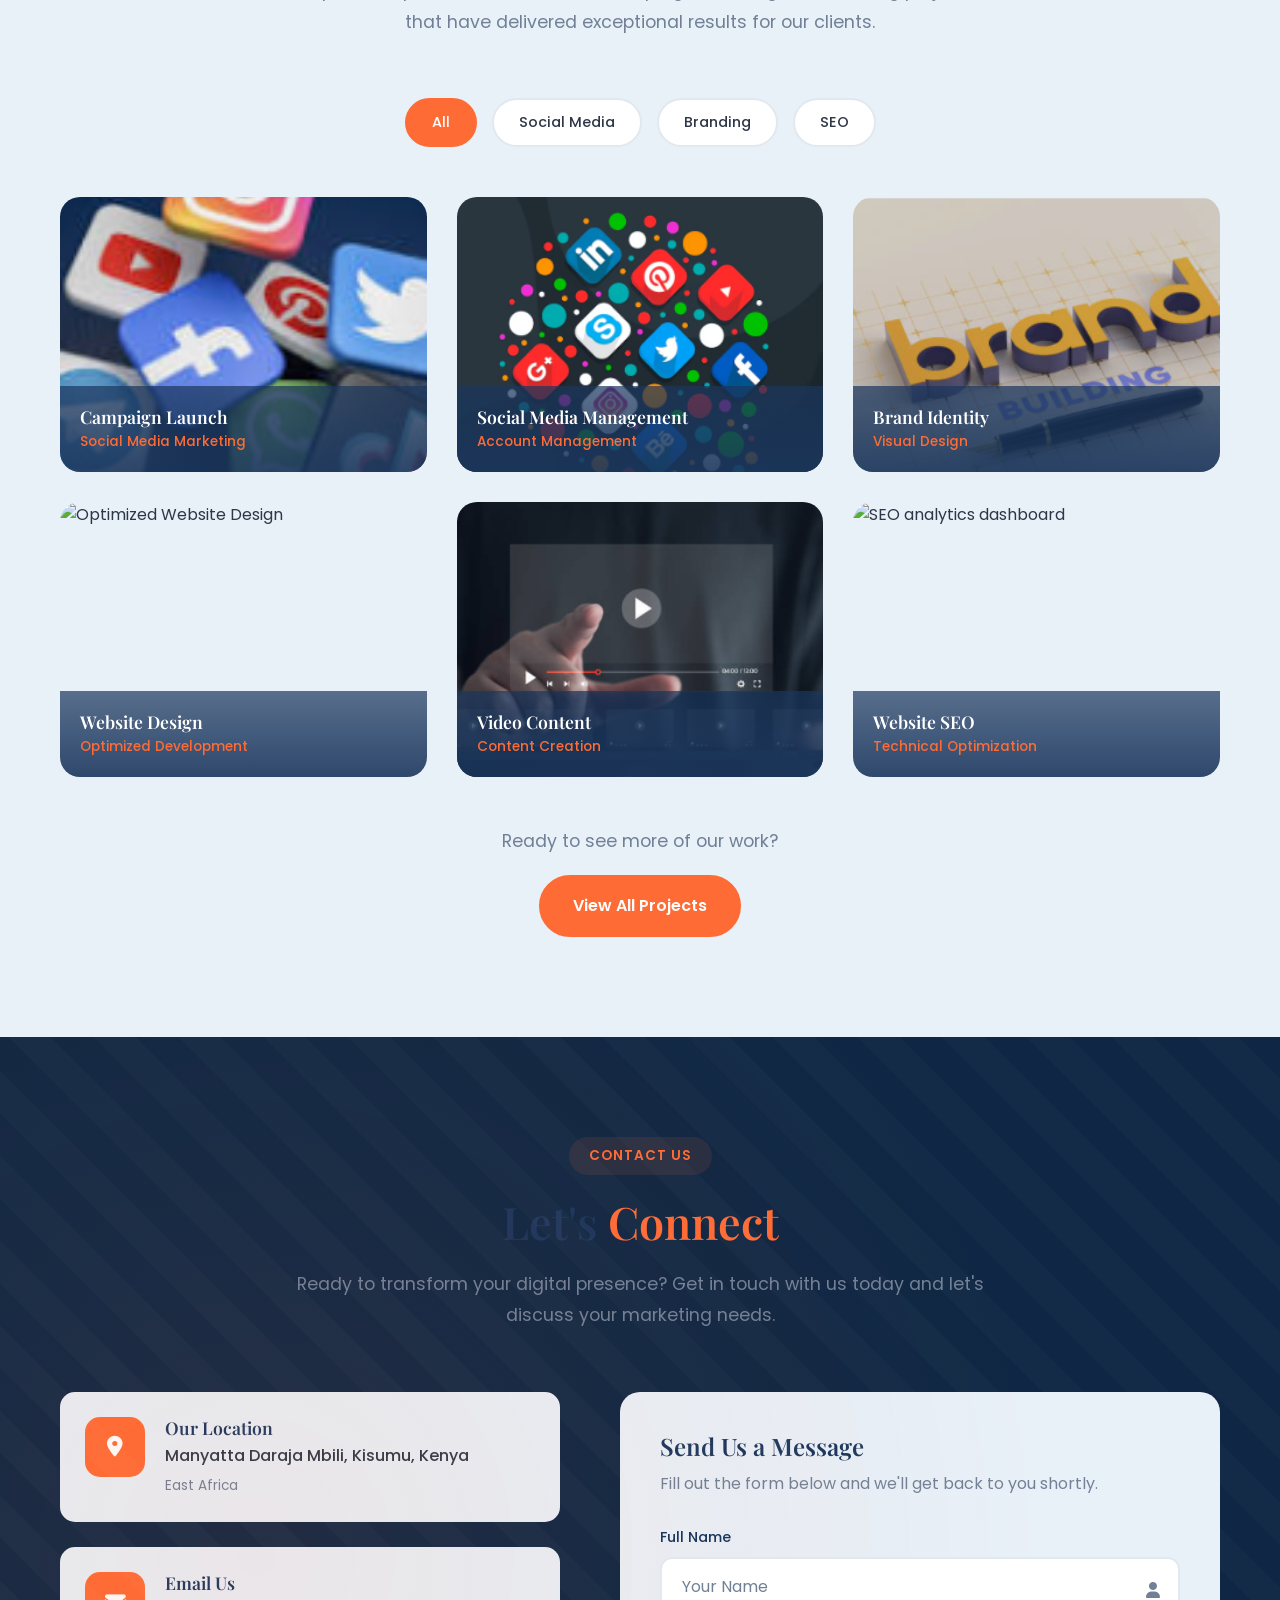
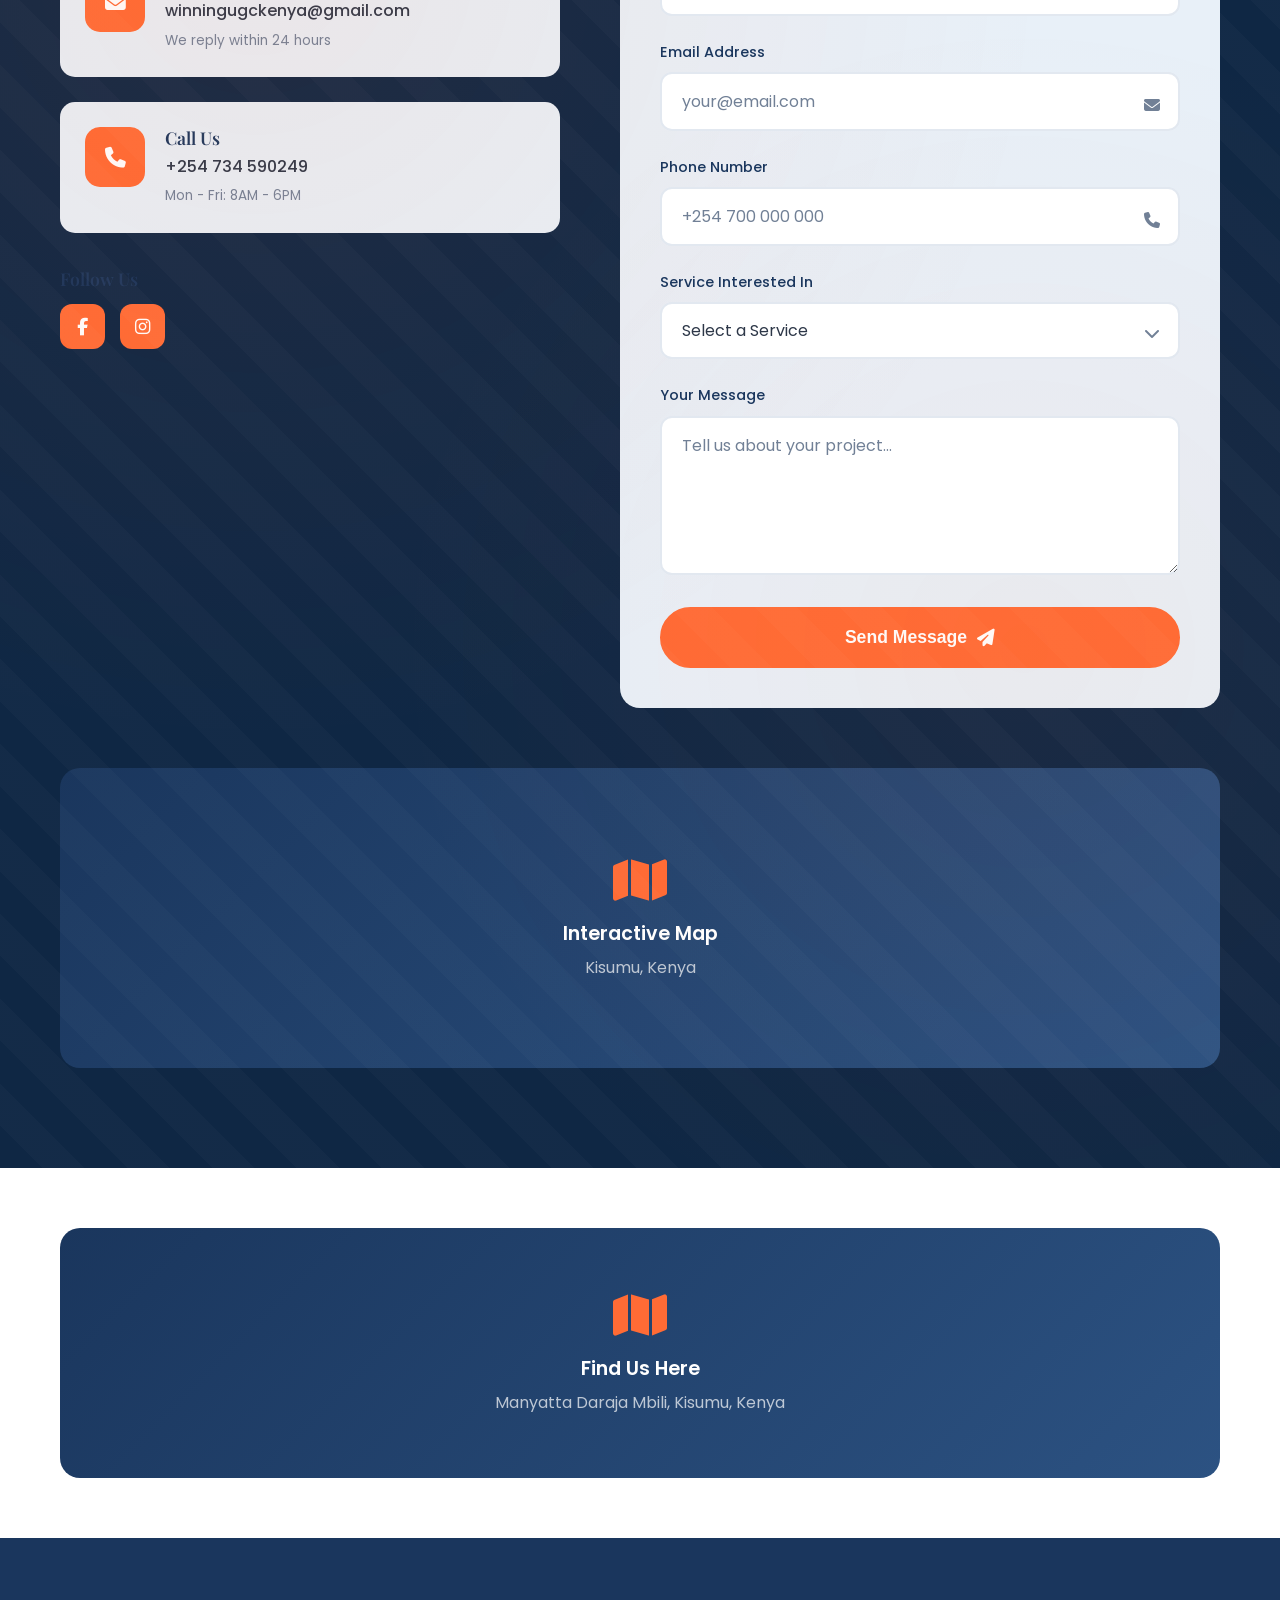
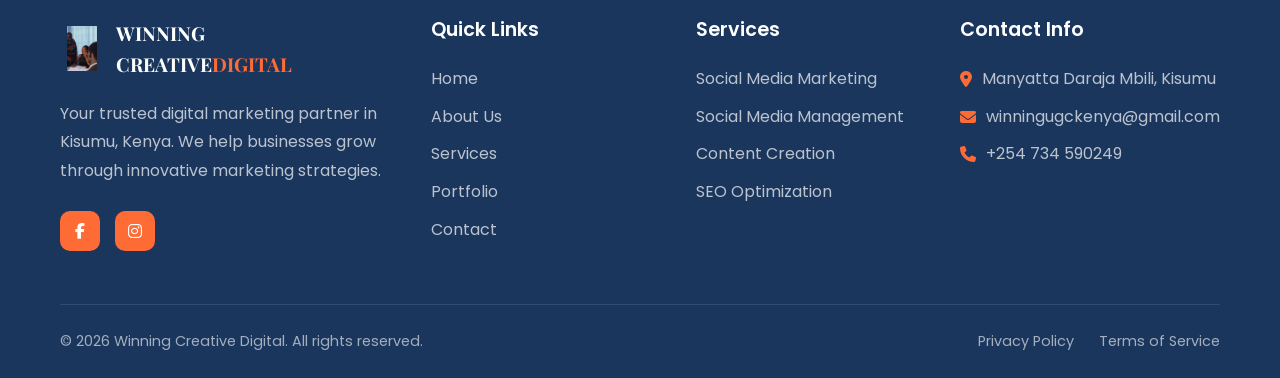
==== commit 814fc3b0: "Added testimonial quotes, light background color" ====
--- a/deploy/index.html
+++ b/deploy/index.html
@@ -296,6 +296,7 @@
                     <div class="testimonial-content">
                         <h4>Lumina Wax Bar</h4>
                         <p>Kondele</p>
+                        <blockquote>"Winning Creative transformed our business! Our sales increased by 150% after their social media campaign. Highly recommended!"</blockquote>
                     </div>
                 </div>
                 <div class="testimonial-card">
@@ -305,6 +306,7 @@
                     <div class="testimonial-content">
                         <h4>Visly Mobile Spares</h4>
                         <p>Kisumu</p>
+                        <blockquote>"Professional service and amazing results. Our online presence has never been better. The team is dedicated and creative!"</blockquote>
                     </div>
                 </div>
                 <div class="testimonial-card">
@@ -314,6 +316,7 @@
                     <div class="testimonial-content">
                         <h4>Kisumu Smiles Dental Clinic</h4>
                         <p>Kisumu</p>
+                        <blockquote>"We saw a huge growth in patient bookings thanks to Winning Creative's SEO and marketing strategies. Thank you team!"</blockquote>
                     </div>
                 </div>
             </div>
@@ -535,15 +538,13 @@
             <div class="footer-grid">
                 <div class="footer-brand">
                     <a href="#home" class="logo">
-                        <span class="logo-icon"><i class="fas fa-trophy"></i></span>
-                        <span class="logo-text">Winning<span class="accent">Creative</span></span>
+                        <img src="logo.jpeg" alt="Winning Creative Digital Logo" class="logo-img">
+                        <span class="logo-text">WINNING CREATIVE<span class="accent">DIGITAL</span></span>
                     </a>
                     <p>Your trusted digital marketing partner in Kisumu, Kenya. We help businesses grow through innovative marketing strategies.</p>
                     <div class="footer-social">
-                        <a href="#" aria-label="Facebook"><i class="fab fa-facebook-f"></i></a>
-                        <a href="#" aria-label="Twitter"><i class="fab fa-twitter"></i></a>
-                        <a href="#" aria-label="Instagram"><i class="fab fa-instagram"></i></a>
-                        <a href="#" aria-label="LinkedIn"><i class="fab fa-linkedin-in"></i></a>
+                        <a href="https://www.facebook.com/share/1Djs1nTJrE/?mibextid=wwXIfr" aria-label="Facebook" target="_blank"><i class="fab fa-facebook-f"></i></a>
+                        <a href="https://www.instagram.com/winning_creative_digital?igsh=MXQ5ZGE3bmlncDdrMQ%3D%3D&utm_source=qr" aria-label="Instagram" target="_blank"><i class="fab fa-instagram"></i></a>
                     </div>
                 </div>
                 <div class="footer-links">
--- a/deploy/styles.css
+++ b/deploy/styles.css
@@ -17,7 +17,7 @@
     
     /* Neutral Colors */
     --white: #FFFFFF;
-    --off-white: #F7F8FA;
+    --off-white: #E8F0F8;
     --light-gray: #E2E8F0;
     --gray: #718096;
     --dark-gray: #2D3748;
@@ -125,7 +125,7 @@
     display: flex;
     align-items: center;
     gap: 12px;
-    font-size: 1.5rem;
+    font-size: 1.2rem;
     font-weight: 700;
     color: var(--dark-blue);
 }
@@ -602,7 +602,7 @@
 .image-wrapper {
     position: relative;
     width: 100%;
-    height: 400px;
+    height: 500px;
 }
 
 .image-placeholder {
@@ -619,8 +619,9 @@
 .image-placeholder img {
     width: 100%;
     height: 100%;
-    object-fit: cover;
+    object-fit: contain;
     object-position: center;
+    background: var(--off-white);
     transition: var(--transition-normal);
 }
 
@@ -878,6 +879,17 @@
 .testimonial-content p {
     color: var(--primary-orange);
     font-size: 0.9rem;
+    margin-bottom: 15px;
+}
+
+.testimonial-content blockquote {
+    color: rgba(255, 255, 255, 0.9);
+    font-size: 0.85rem;
+    font-style: italic;
+    line-height: 1.6;
+    border-left: 3px solid var(--primary-orange);
+    padding-left: 15px;
+    margin-top: 10px;
 }
 
 /* ========================================
@@ -1307,6 +1319,11 @@
     margin-bottom: 20px;
 }
 
+.footer-brand .logo-img {
+    width: 45px;
+    height: 45px;
+}
+
 .footer-brand .logo-icon {
     background: var(--primary-orange);
 }
@@ -1328,15 +1345,15 @@
     justify-content: center;
     width: 40px;
     height: 40px;
-    background: rgba(255, 255, 255, 0.1);
+    background: var(--primary-orange);
     border-radius: 10px;
     color: var(--white);
     transition: var(--transition-normal);
 }
 
 .footer-social a:hover {
-    background: var(--primary-orange);
-    transform: translateY(-3px);
+    background: var(--white);
+    color: var(--primary-orange);
 }
 
 .footer-links h4,
@@ -1465,26 +1482,55 @@
 @media (max-width: 768px) {
     .menu-toggle {
         display: flex;
+        z-index: 1001;
     }
     
     .nav-menu {
         position: fixed;
         top: 0;
         right: -100%;
-        width: 80%;
-        max-width: 300px;
+        width: 85%;
+        max-width: 320px;
         height: 100vh;
         background: var(--white);
         flex-direction: column;
-        justify-content: center;
+        justify-content: flex-start;
+        padding-top: 80px;
         align-items: center;
-        gap: 25px;
+        gap: 15px;
         box-shadow: var(--shadow-lg);
         transition: var(--transition-normal);
+        overflow-y: auto;
+        z-index: 1000;
     }
     
     .nav-menu.active {
         right: 0;
+    }
+    
+    .nav-menu .nav-link {
+        font-size: 1.1rem;
+        padding: 10px 20px;
+    }
+    
+    .nav-dropdown {
+        width: 100%;
+        text-align: center;
+    }
+    
+    .dropdown-menu {
+        position: static;
+        box-shadow: none;
+        opacity: 1;
+        visibility: visible;
+        transform: none;
+        background: var(--off-white);
+        width: 100%;
+    }
+    
+    .dropdown-menu a {
+        font-size: 0.95rem;
+        padding: 12px;
     }
     
     .nav-link {
@@ -1569,6 +1615,37 @@
         padding: 25px;
     }
     
+    .team-grid {
+        grid-template-columns: 1fr;
+        gap: 20px;
+    }
+    
+    .team-image {
+        height: 250px;
+    }
+    
+    .testimonials-grid {
+        grid-template-columns: 1fr;
+        gap: 20px;
+    }
+    
+    .news-content {
+        grid-template-columns: 1fr;
+        padding: 20px;
+    }
+    
+    .news-image {
+        height: 200px;
+    }
+    
+    .news-image img {
+        height: 100%;
+    }
+    
+    .services-grid {
+        grid-template-columns: 1fr;
+    }
+    
     .portfolio-filter {
         gap: 10px;
     }
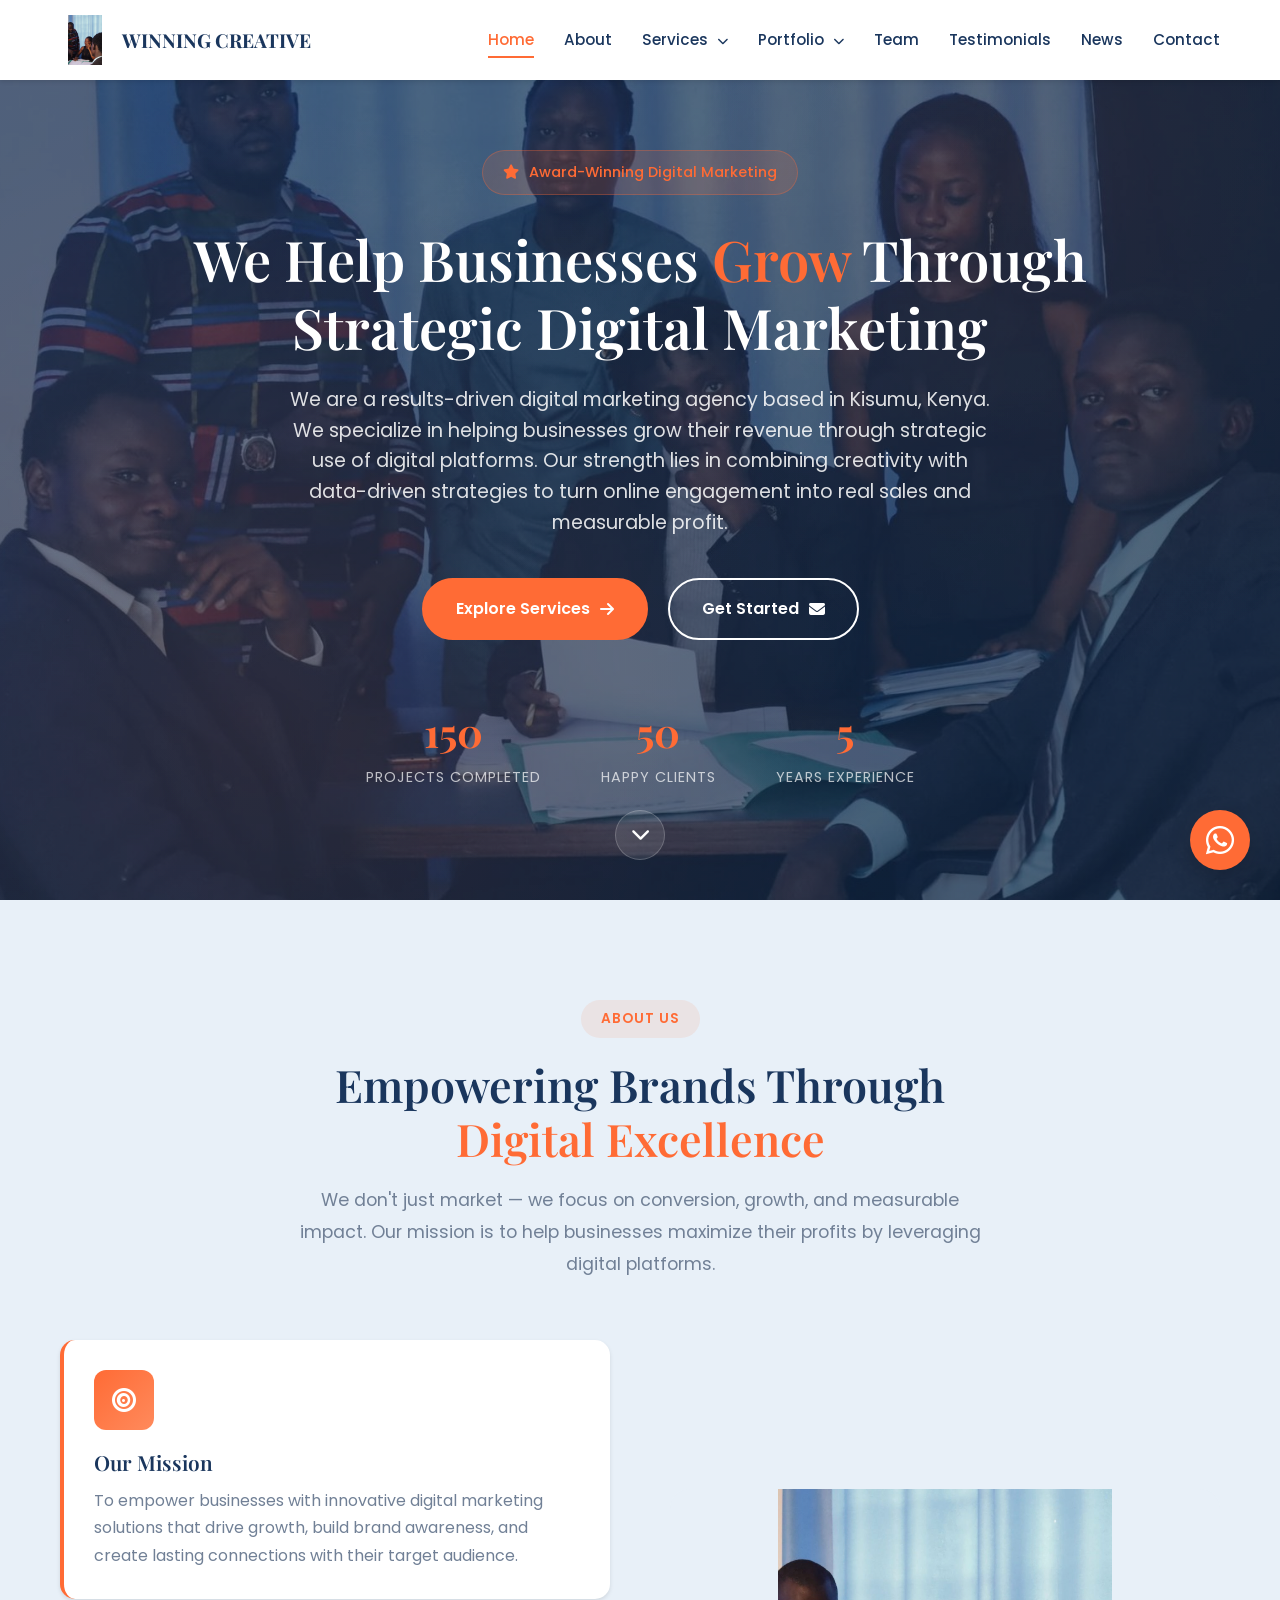
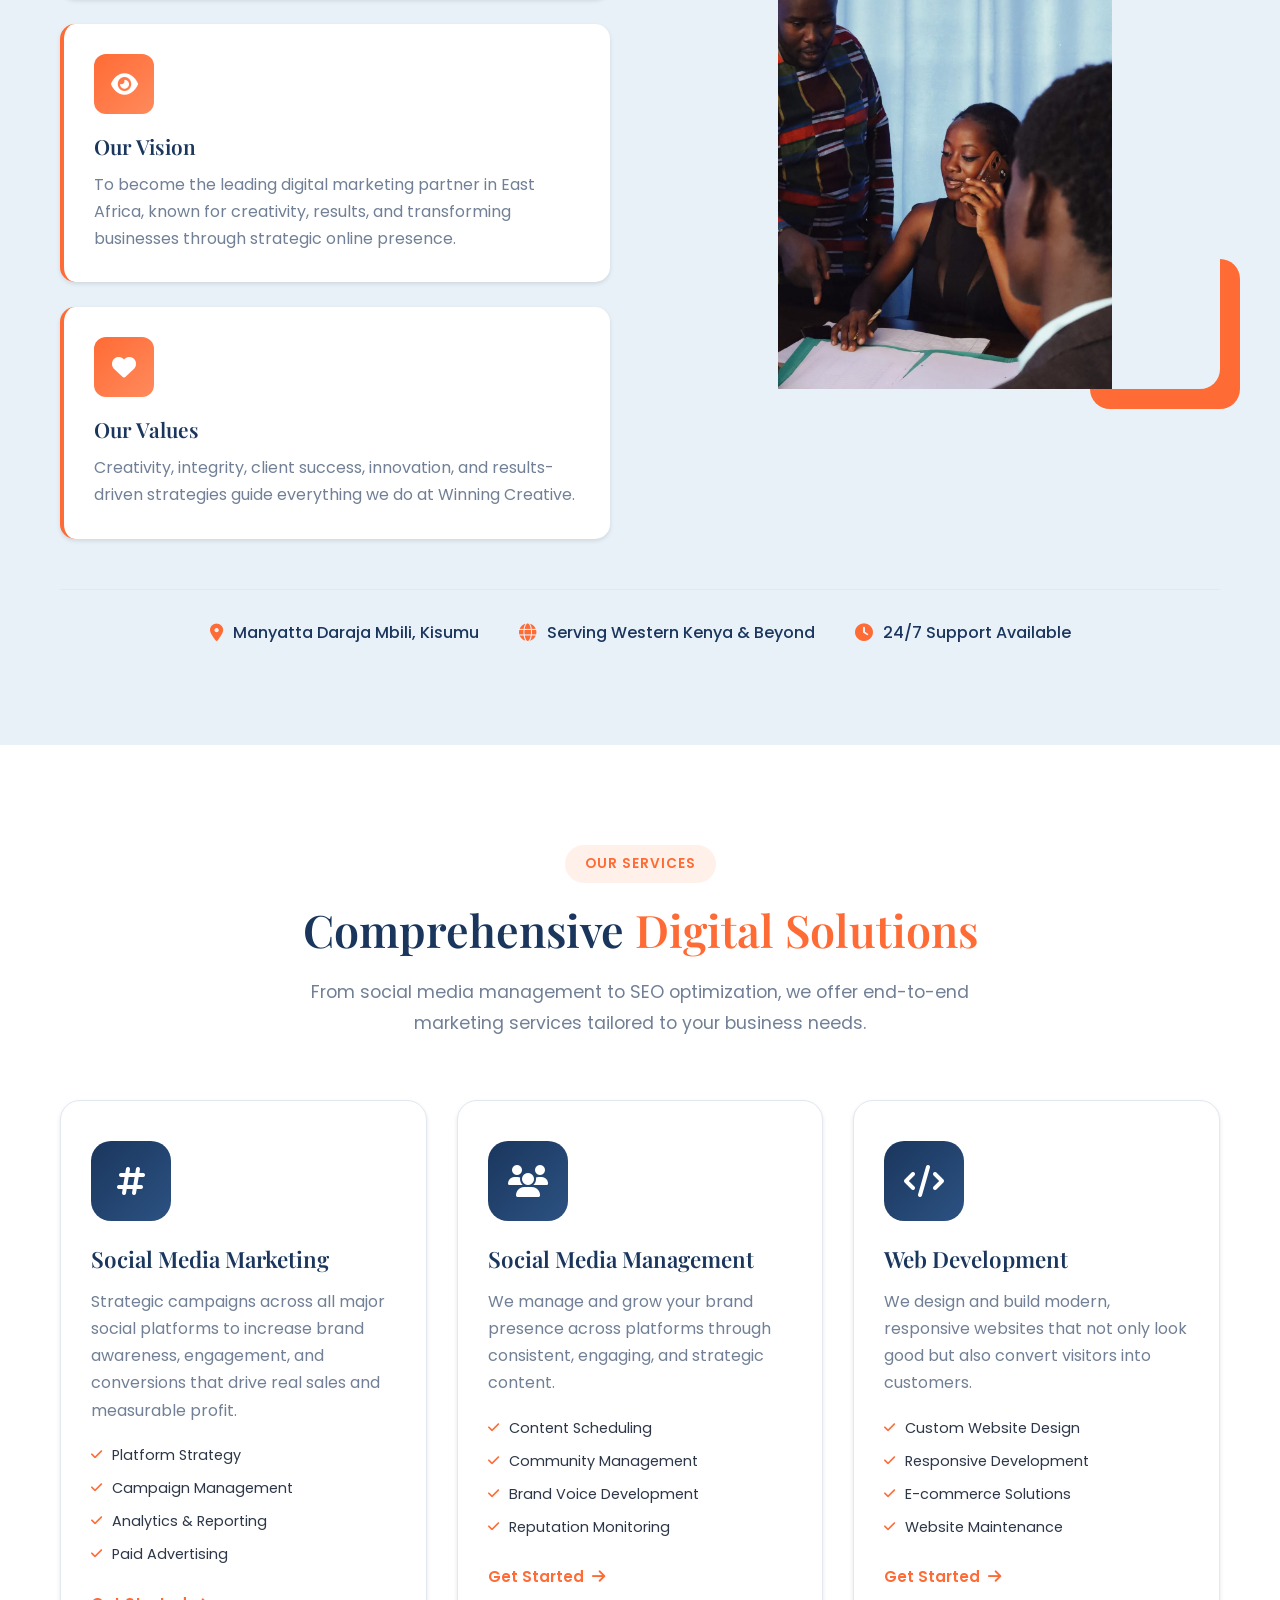
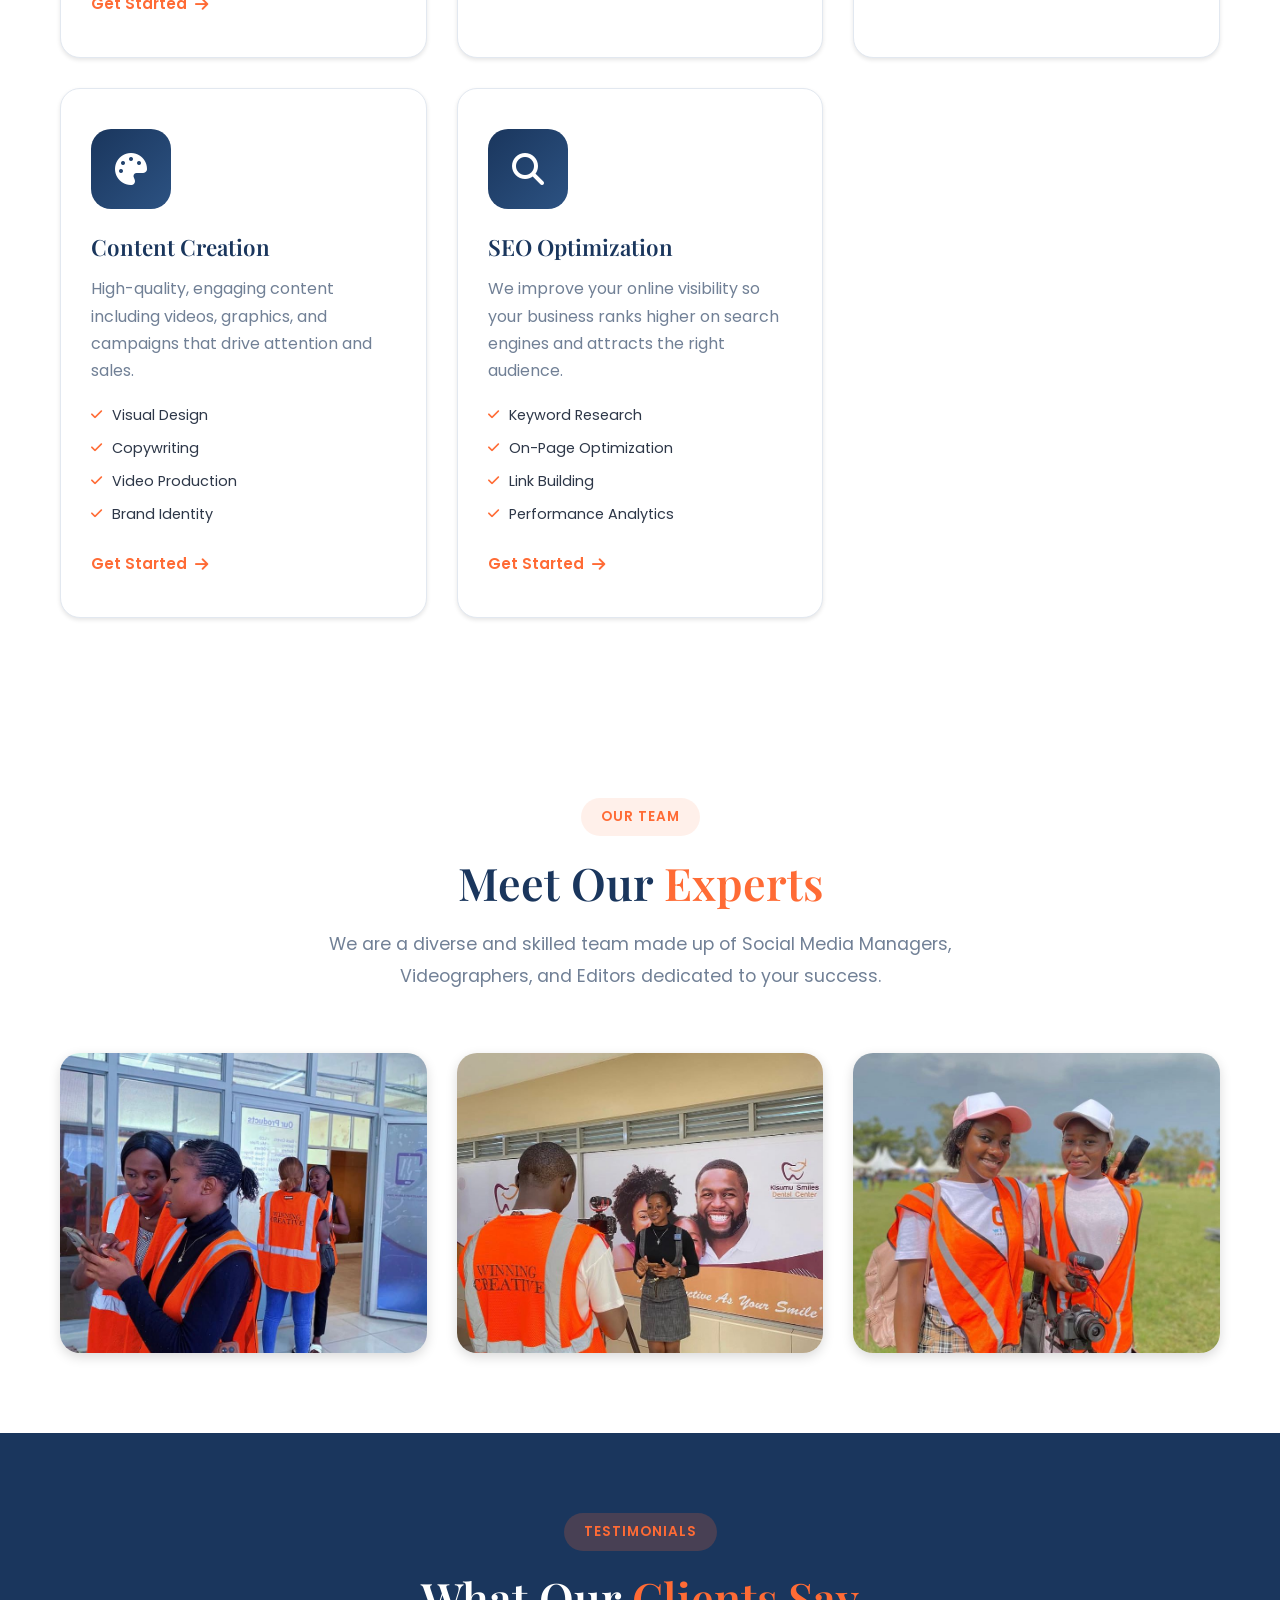
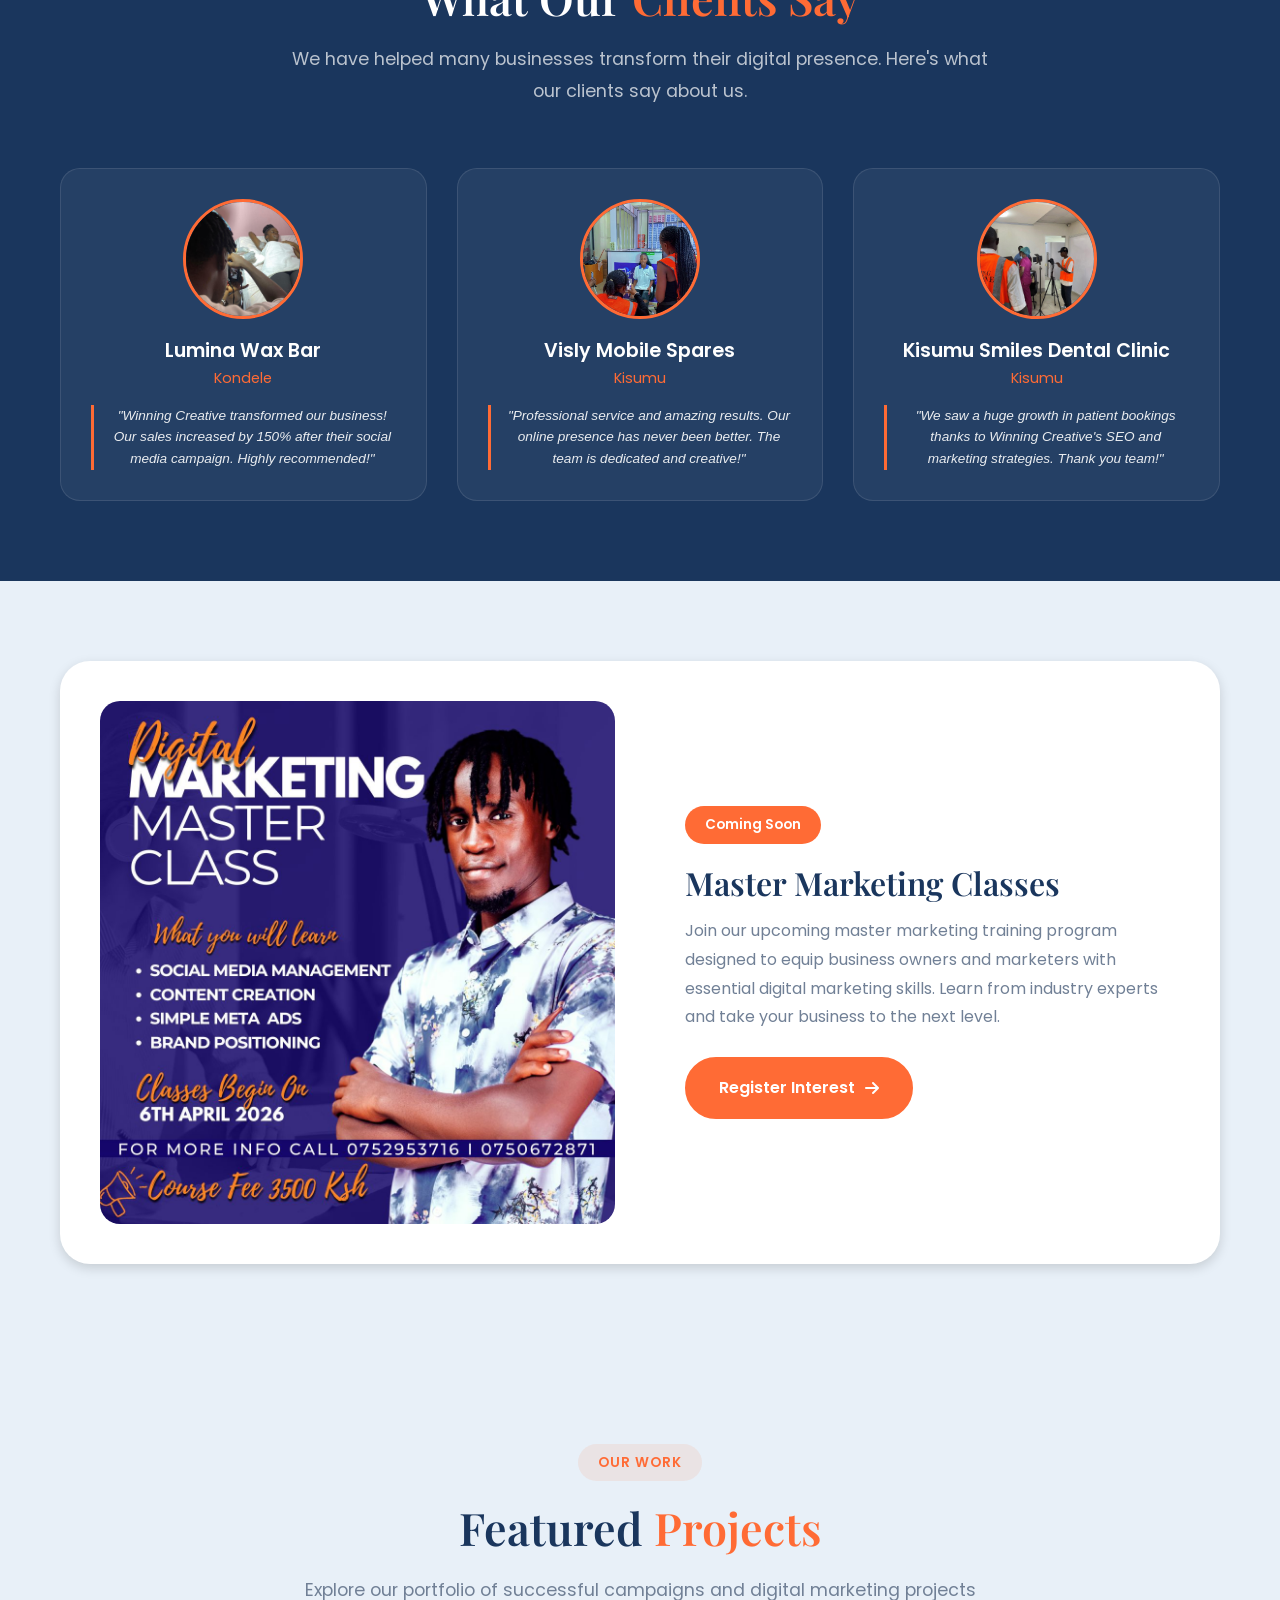
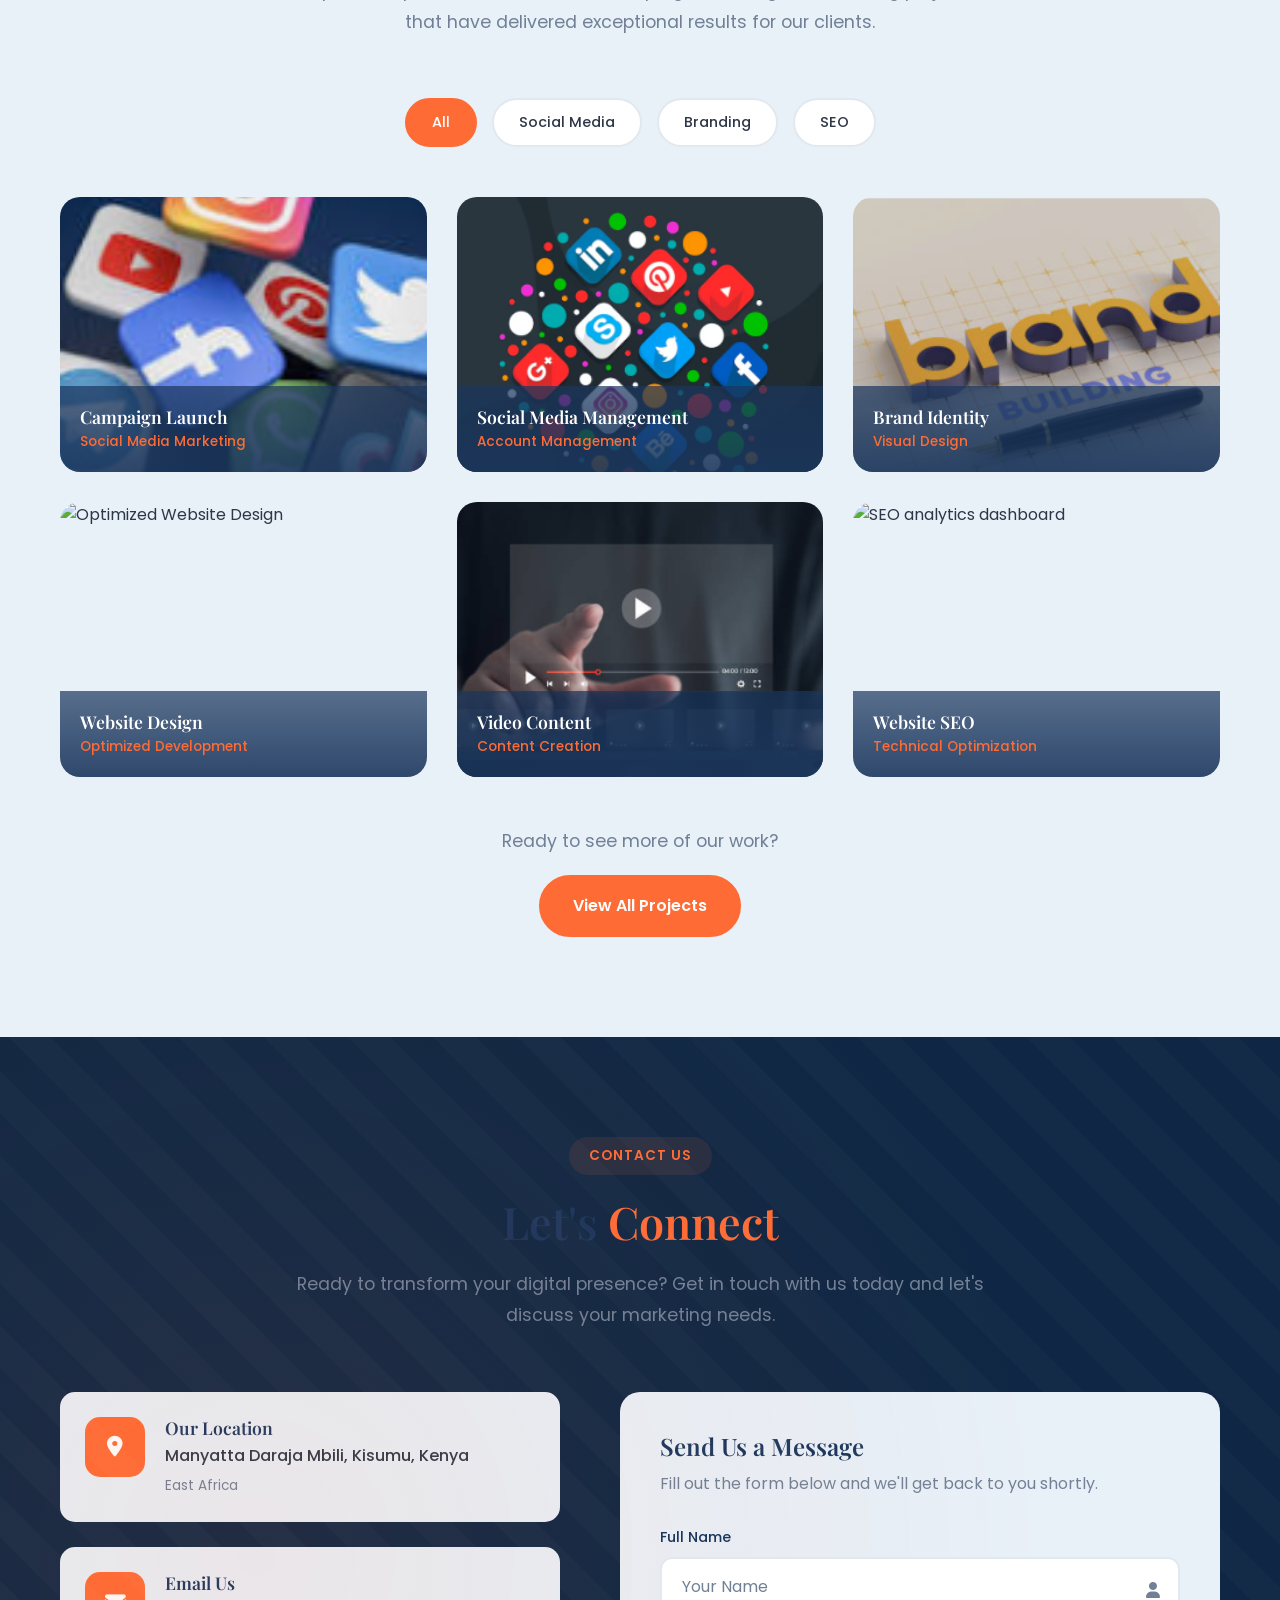
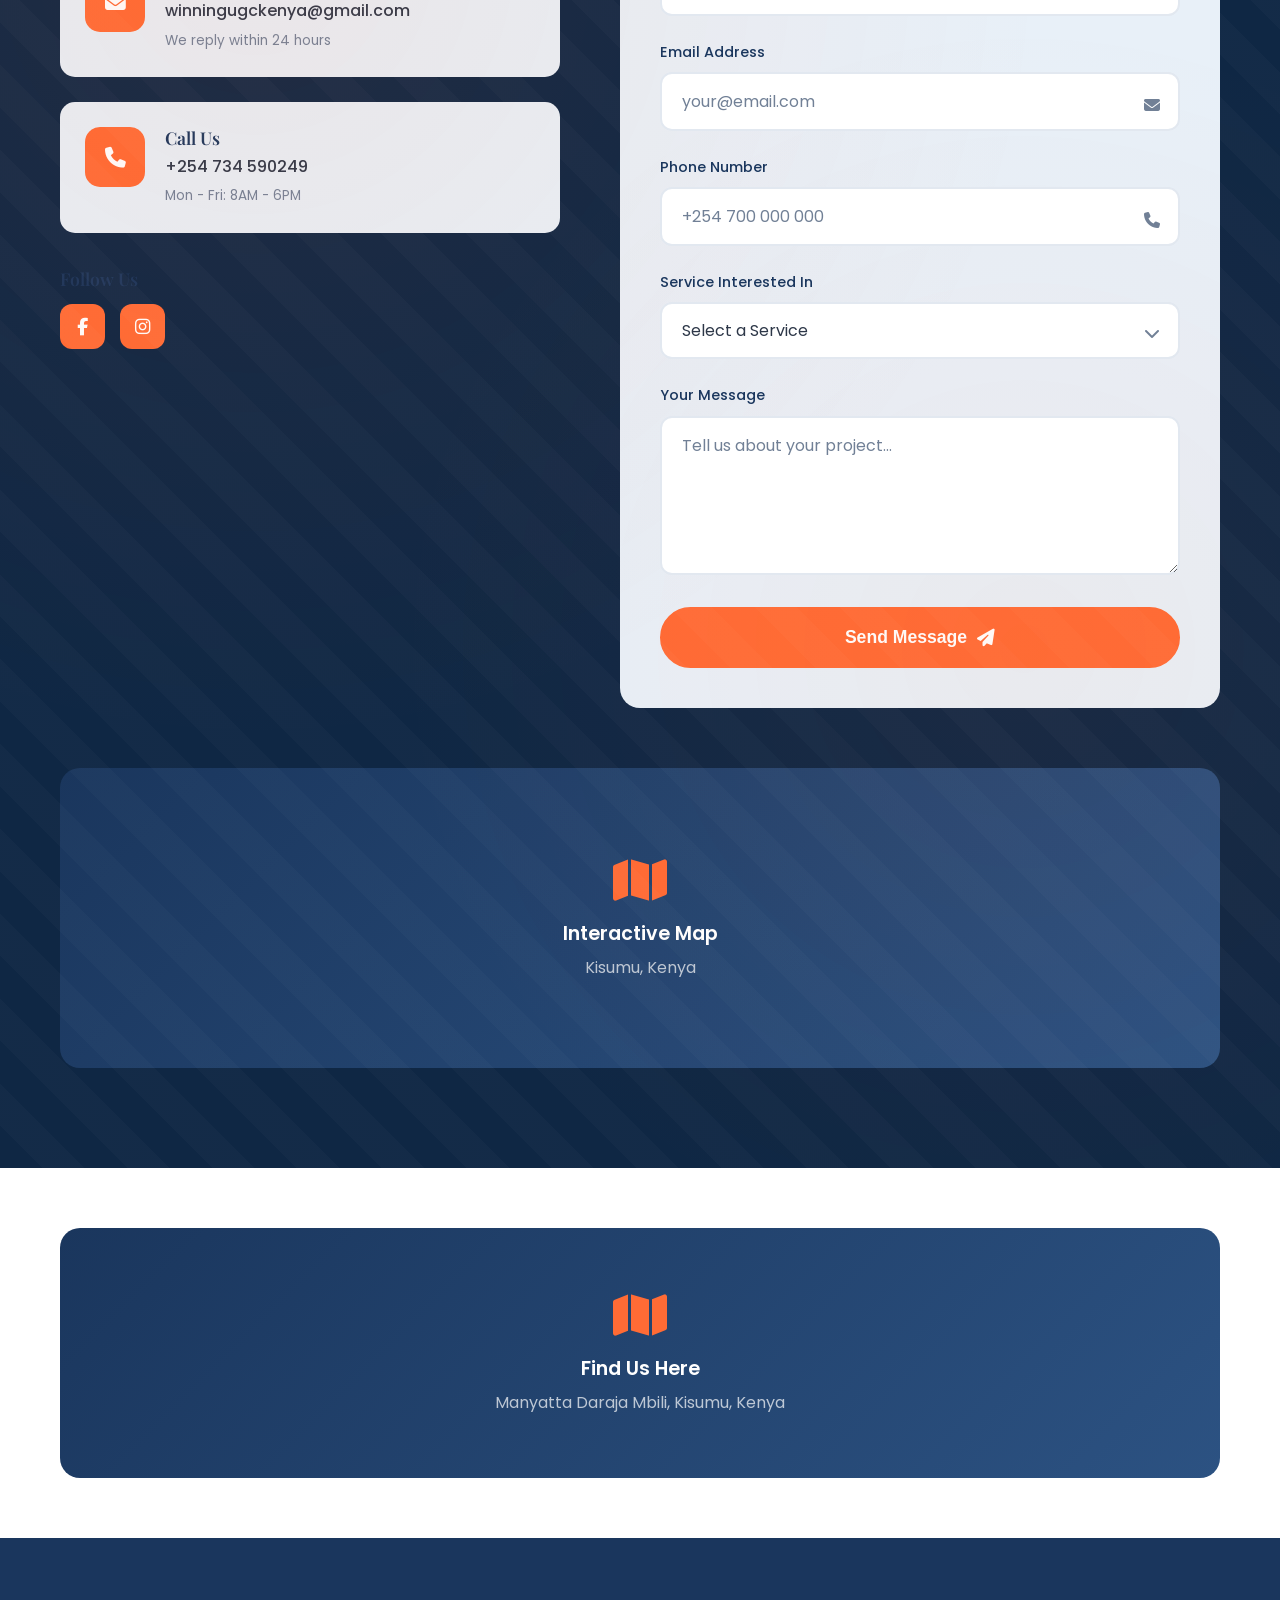
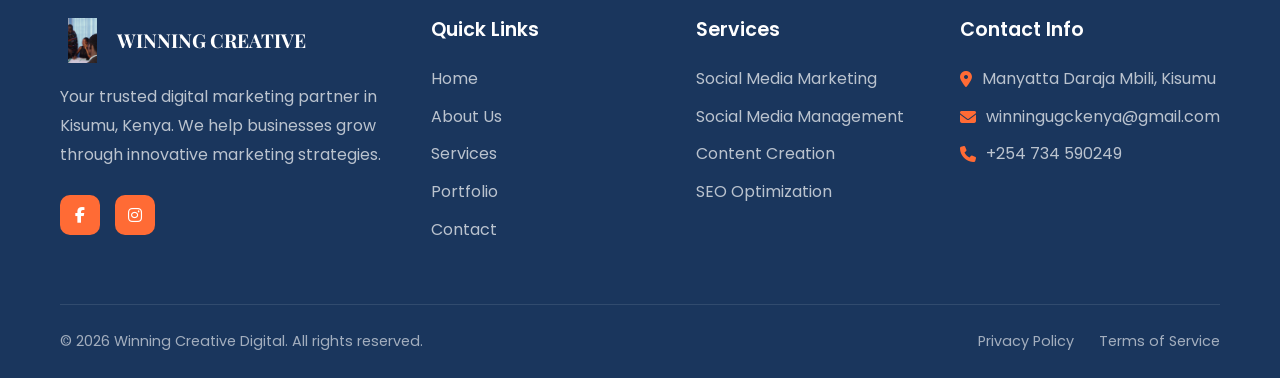
==== commit 2baaa535: "Remove DIGITAL from logo text - update to WINNING CREATIVE" ====
--- a/deploy/index.html
+++ b/deploy/index.html
@@ -23,8 +23,8 @@
     <nav class="navbar" id="navbar">
         <div class="container">
             <a href="#home" class="logo">
-                <img src="logo.jpeg" alt="Winning Creative Digital Logo" class="logo-img">
-                <span class="logo-text">WINNING CREATIVE<span class="accent">DIGITAL</span></span>
+                <img src="logo.jpeg" alt="Winning Creative Logo" class="logo-img">
+                <span class="logo-text">WINNING CREATIVE</span>
             </a>
             <div class="menu-toggle" id="menu-toggle">
                 <span class="bar"></span>
@@ -538,8 +538,8 @@
             <div class="footer-grid">
                 <div class="footer-brand">
                     <a href="#home" class="logo">
-                        <img src="logo.jpeg" alt="Winning Creative Digital Logo" class="logo-img">
-                        <span class="logo-text">WINNING CREATIVE<span class="accent">DIGITAL</span></span>
+                        <img src="logo.jpeg" alt="Winning Creative Logo" class="logo-img">
+                        <span class="logo-text">WINNING CREATIVE</span>
                     </a>
                     <p>Your trusted digital marketing partner in Kisumu, Kenya. We help businesses grow through innovative marketing strategies.</p>
                     <div class="footer-social">
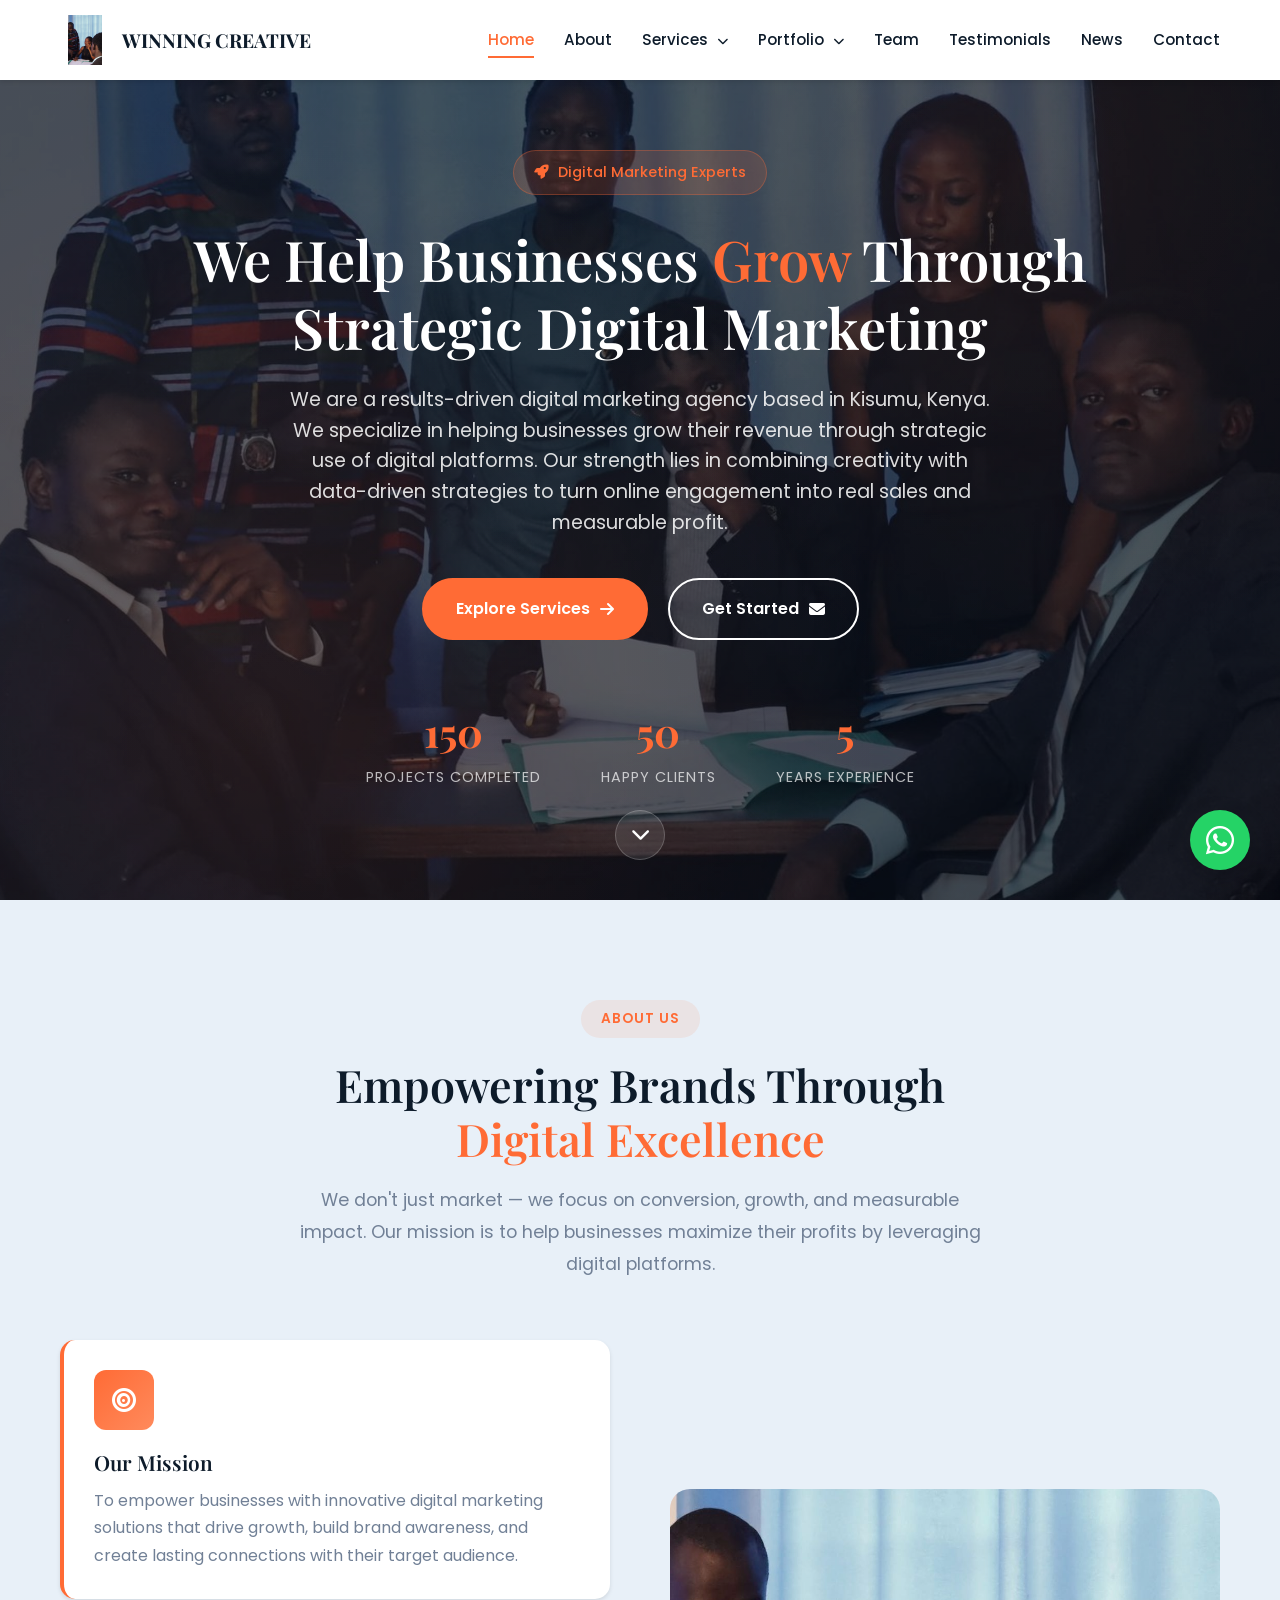
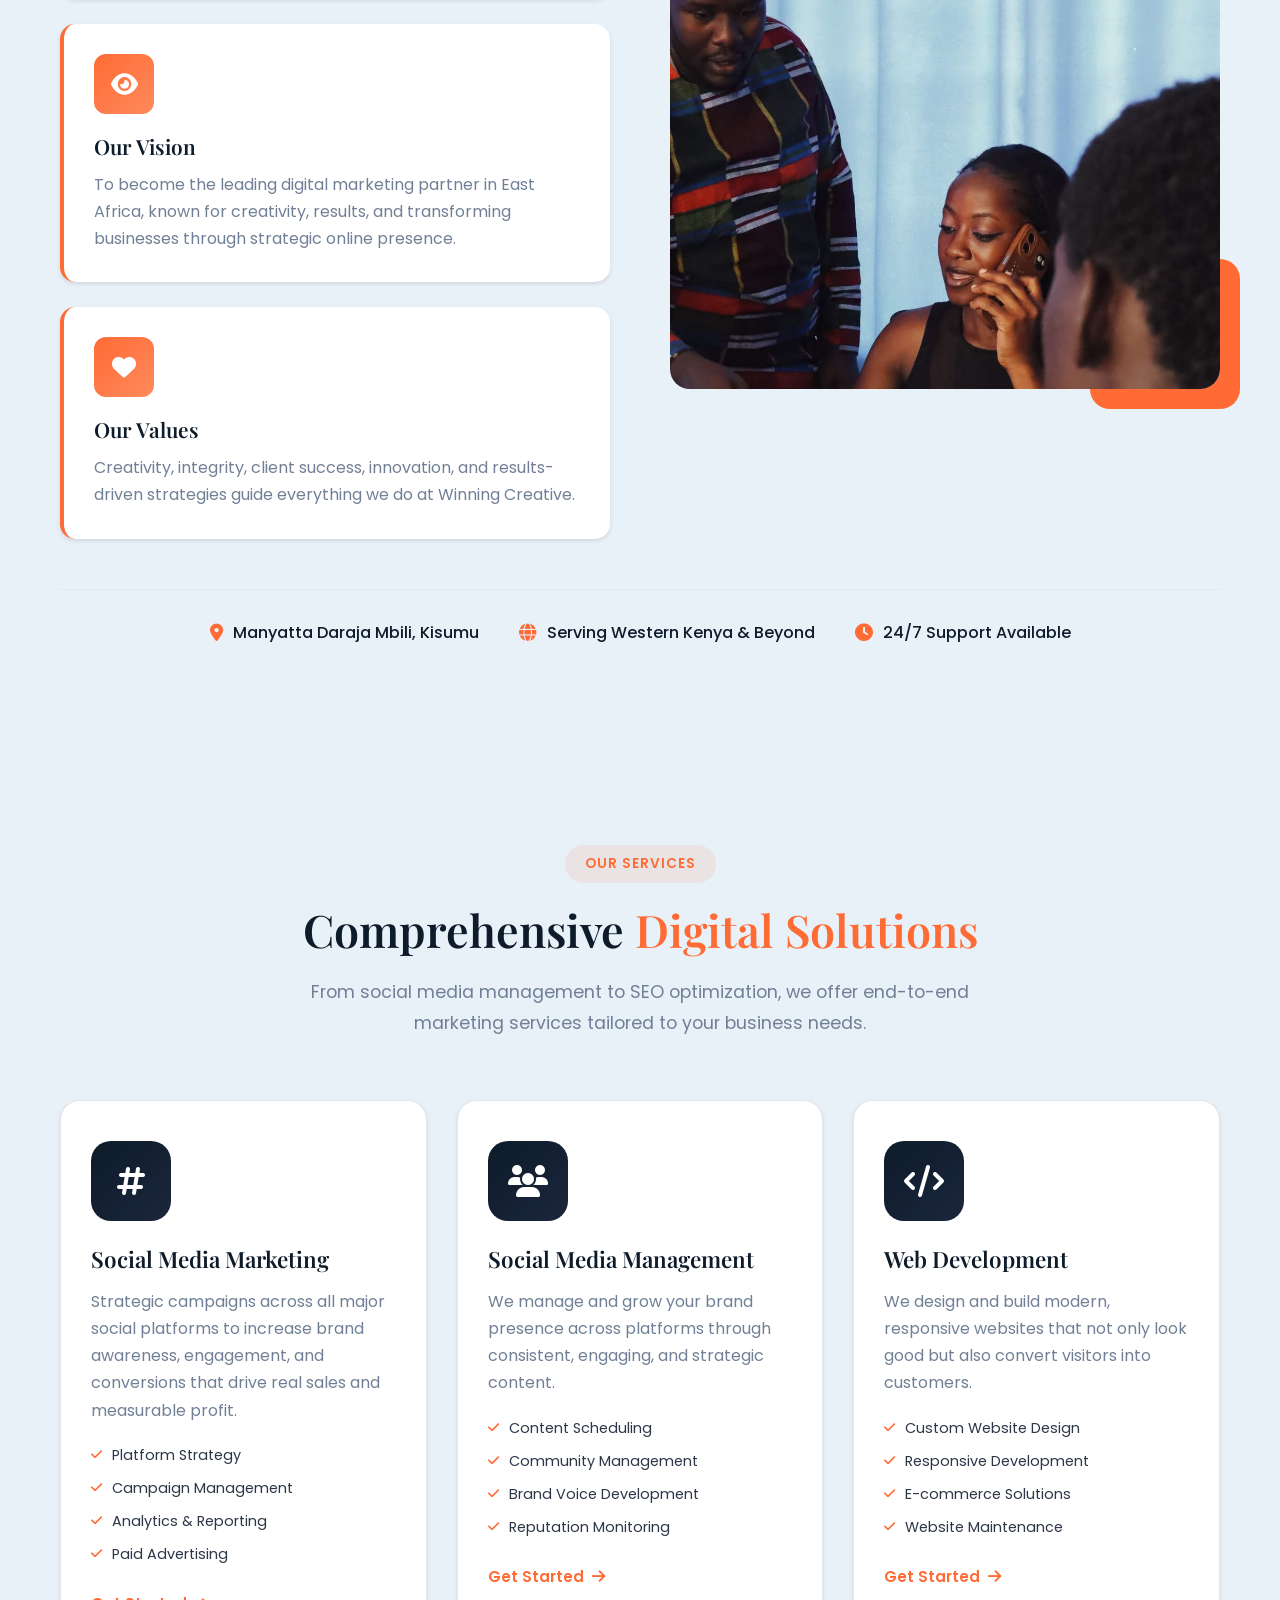
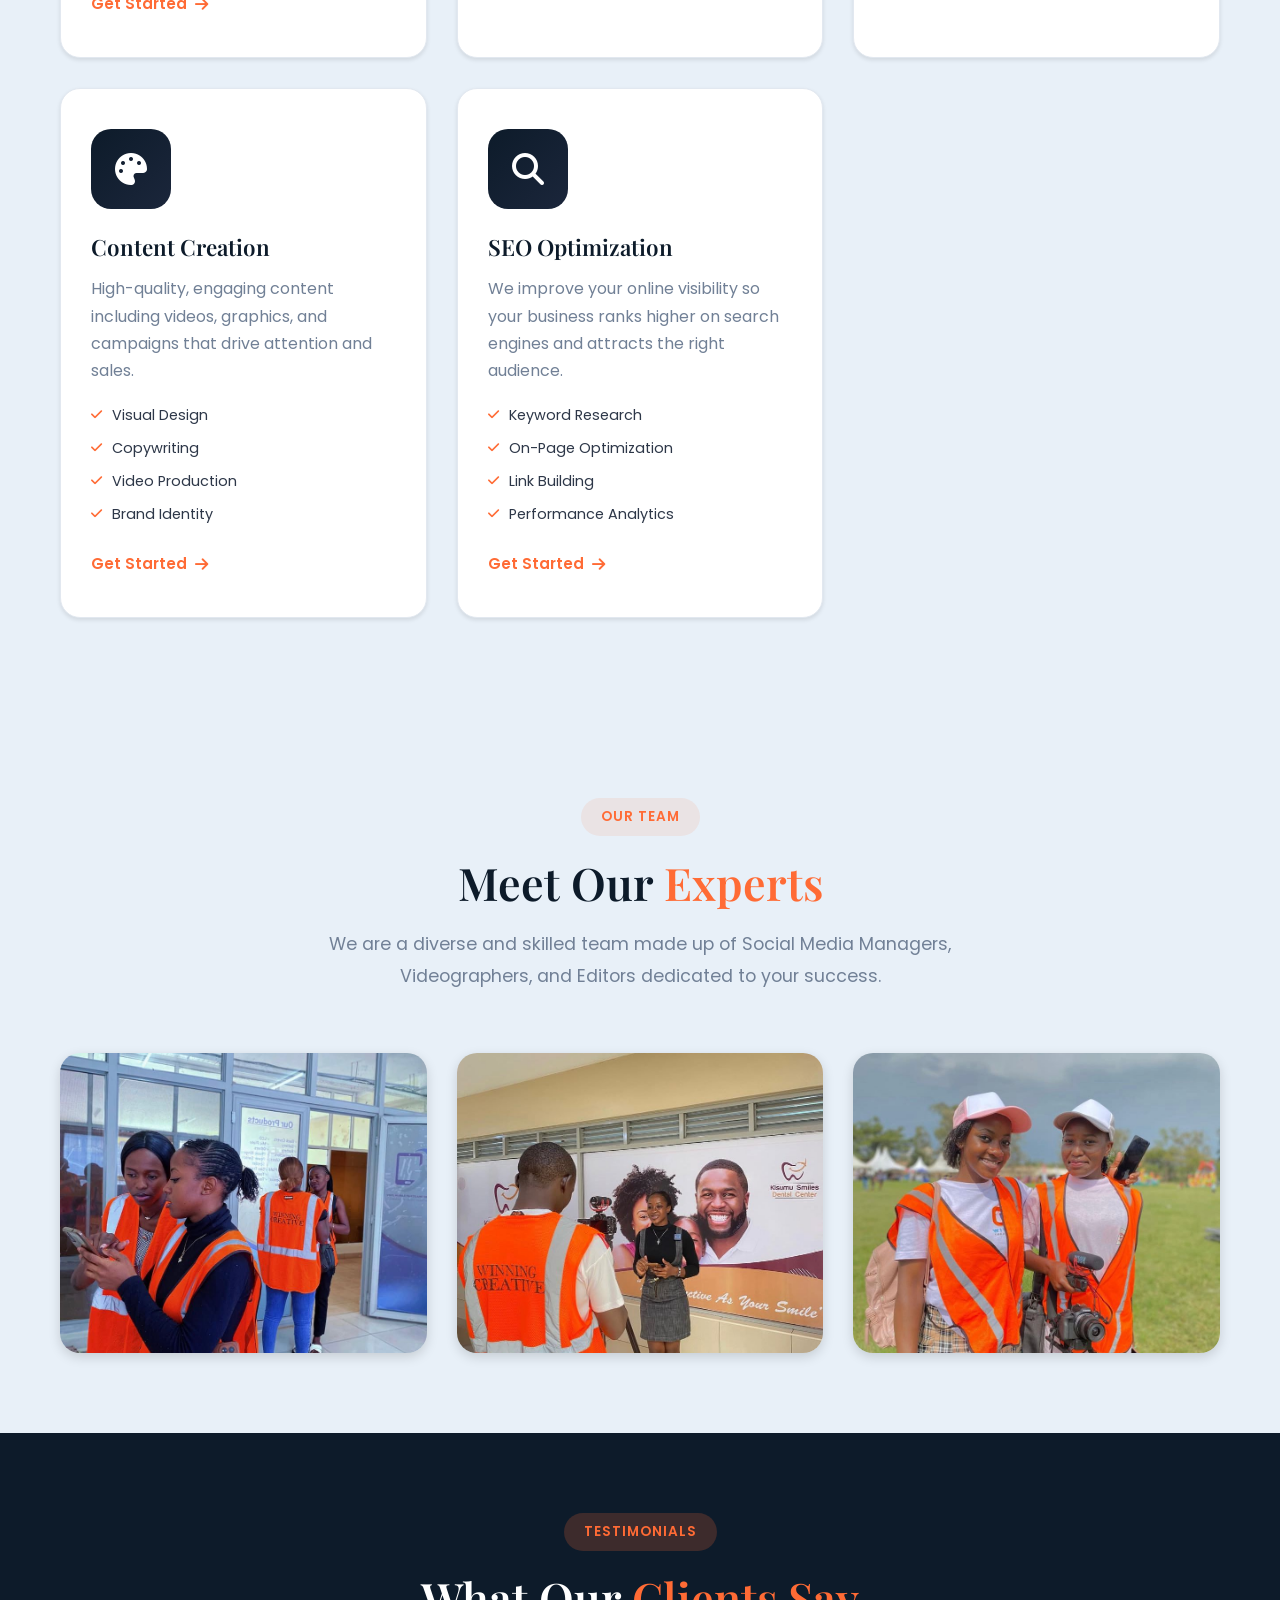
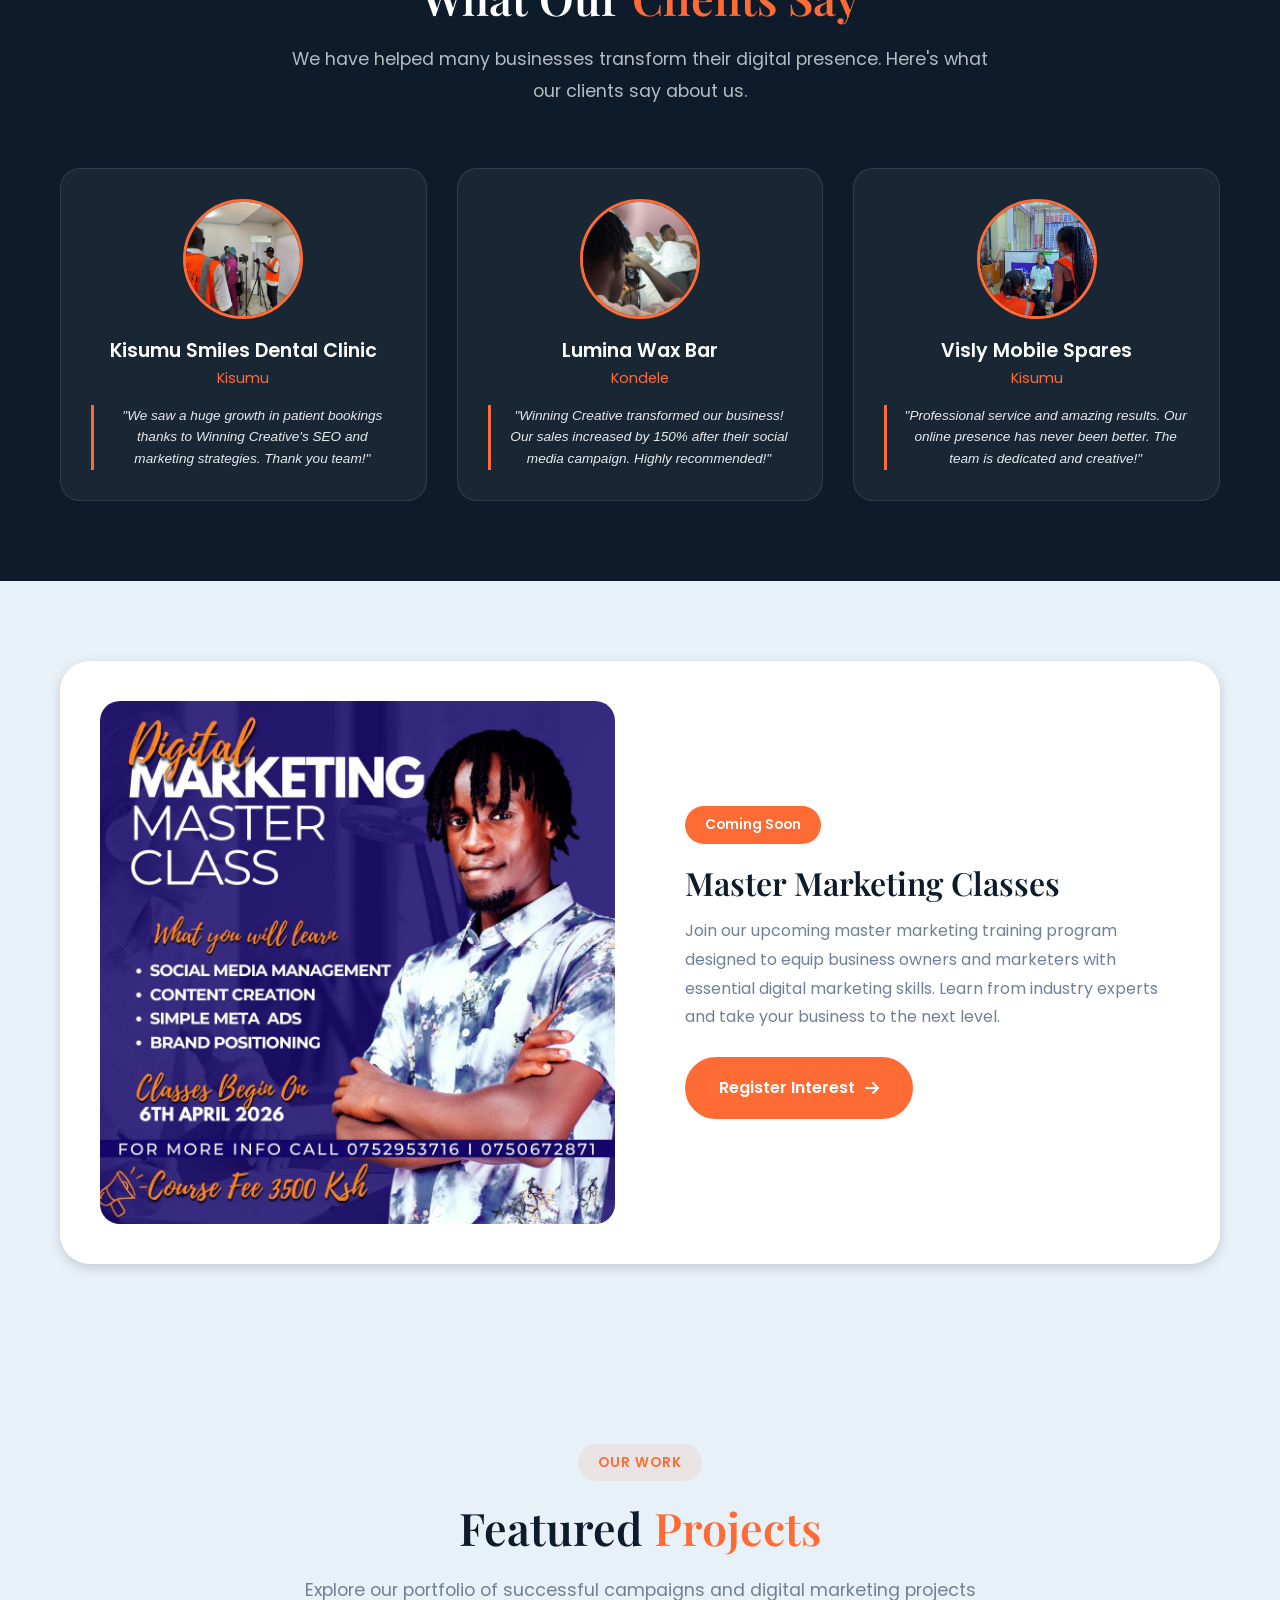
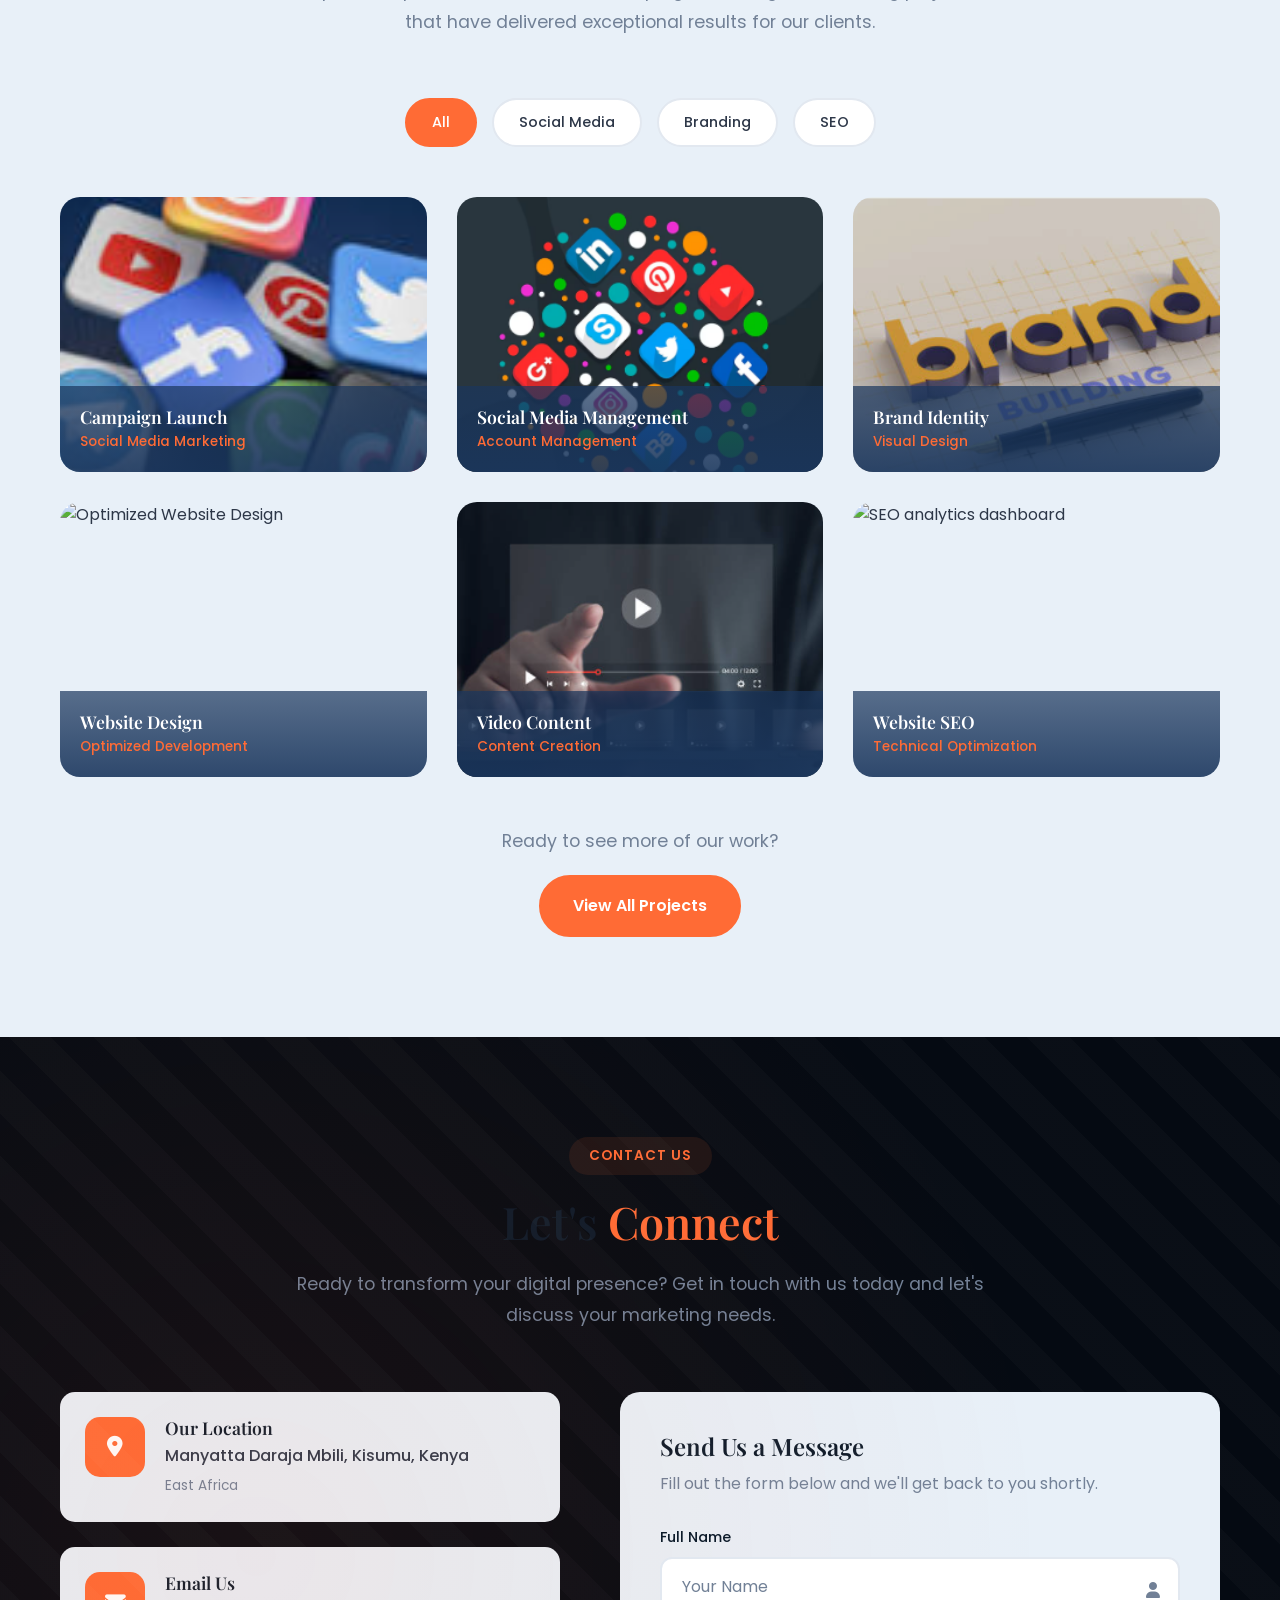
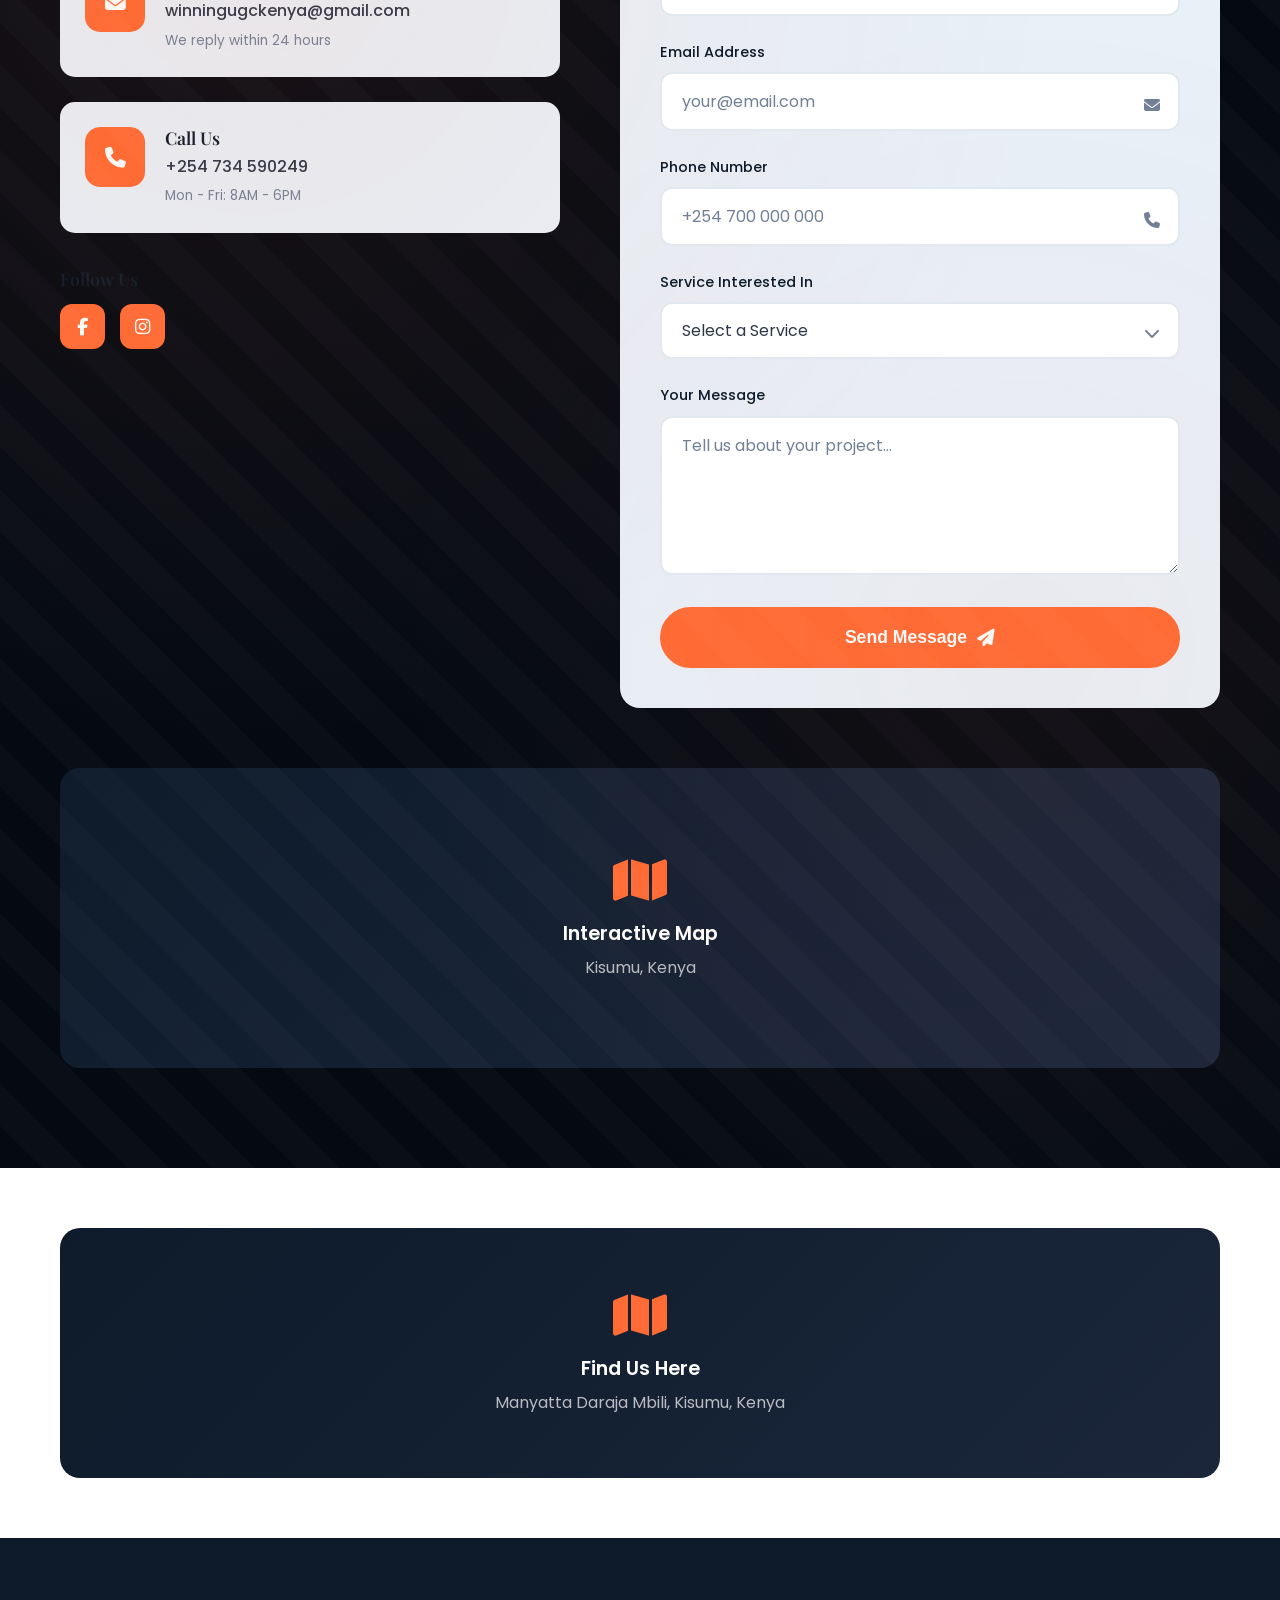
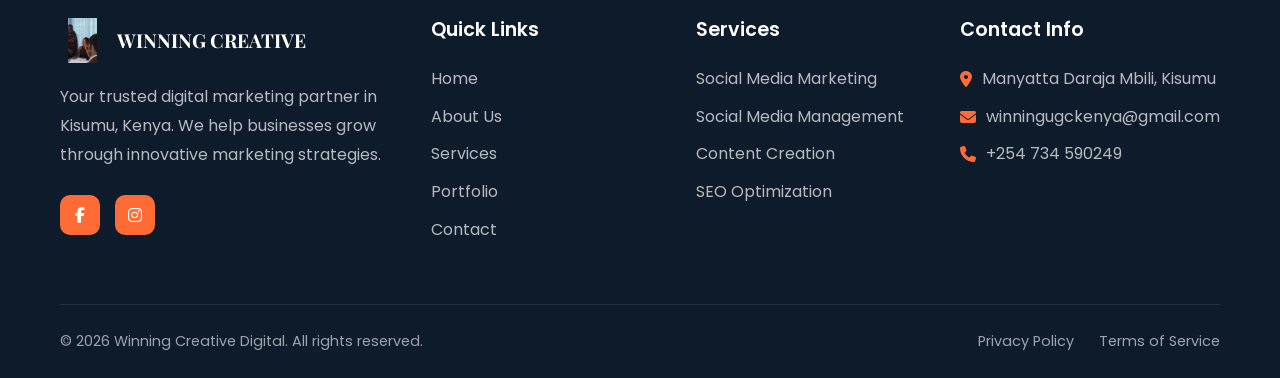
==== commit 4f41e37f: "Updated homepage - removed award winning text, darker blue background, reordered testimonials with K" ====
--- a/deploy/index.html
+++ b/deploy/index.html
@@ -70,8 +70,8 @@
         <div class="hero-overlay"></div>
         <div class="hero-content">
             <div class="hero-badge">
-                <span class="badge-icon"><i class="fas fa-star"></i></span>
-                <span>Award-Winning Digital Marketing</span>
+                <span class="badge-icon"><i class="fas fa-rocket"></i></span>
+                <span>Digital Marketing Experts</span>
             </div>
             <h1 class="hero-title">
                 We Help Businesses <span class="highlight">Grow</span> Through Strategic Digital Marketing
@@ -291,6 +291,16 @@
             <div class="testimonials-grid">
                 <div class="testimonial-card">
                     <div class="testimonial-image">
+                        <img src="testimonial3.jpeg" alt="Kisumu Smiles Dental Clinic">
+                    </div>
+                    <div class="testimonial-content">
+                        <h4>Kisumu Smiles Dental Clinic</h4>
+                        <p>Kisumu</p>
+                        <blockquote>"We saw a huge growth in patient bookings thanks to Winning Creative's SEO and marketing strategies. Thank you team!"</blockquote>
+                    </div>
+                </div>
+                <div class="testimonial-card">
+                    <div class="testimonial-image">
                         <img src="testimonial1.jpeg" alt="Lumina Wax Bar Kondele">
                     </div>
                     <div class="testimonial-content">
@@ -307,16 +317,6 @@
                         <h4>Visly Mobile Spares</h4>
                         <p>Kisumu</p>
                         <blockquote>"Professional service and amazing results. Our online presence has never been better. The team is dedicated and creative!"</blockquote>
-                    </div>
-                </div>
-                <div class="testimonial-card">
-                    <div class="testimonial-image">
-                        <img src="testimonial3.jpeg" alt="Kisumu Smiles Dental Clinic">
-                    </div>
-                    <div class="testimonial-content">
-                        <h4>Kisumu Smiles Dental Clinic</h4>
-                        <p>Kisumu</p>
-                        <blockquote>"We saw a huge growth in patient bookings thanks to Winning Creative's SEO and marketing strategies. Thank you team!"</blockquote>
                     </div>
                 </div>
             </div>
--- a/deploy/styles.css
+++ b/deploy/styles.css
@@ -11,9 +11,9 @@
     --primary-orange-dark: #E55A2B;
     
     /* Secondary Colors */
-    --dark-blue: #1A365D;
-    --dark-blue-light: #2C5282;
-    --dark-blue-dark: #0F2744;
+    --dark-blue: #0D1B2A;
+    --dark-blue-light: #1B263B;
+    --dark-blue-dark: #050A12;
     
     /* Neutral Colors */
     --white: #FFFFFF;
@@ -25,6 +25,8 @@
     
     /* Accent Colors */
     --accent-gold: #F6AD55;
+    --whatsapp-green: #25D366;
+    --whatsapp-green-dark: #1DA851;
     --success: #48BB78;
     --error: #F56565;
     
@@ -241,7 +243,7 @@
 .menu-toggle .bar {
     width: 25px;
     height: 3px;
-    background: var(--dark-blue);
+    background: var(--dark-blue-light);
     border-radius: 3px;
     transition: var(--transition-normal);
 }
@@ -478,7 +480,7 @@
     right: 30px;
     width: 60px;
     height: 60px;
-    background: var(--primary-orange);
+    background: var(--whatsapp-green);
     border-radius: 50%;
     display: flex;
     align-items: center;
@@ -492,7 +494,7 @@
 
 .whatsapp-float:hover {
     transform: scale(1.1);
-    background: var(--primary-orange-dark);
+    background: var(--whatsapp-green-dark);
 }
 
 /* ========================================
@@ -619,8 +621,8 @@
 .image-placeholder img {
     width: 100%;
     height: 100%;
-    object-fit: contain;
-    object-position: center;
+    object-fit: cover;
+    object-position: center 30%;
     background: var(--off-white);
     transition: var(--transition-normal);
 }
@@ -666,7 +668,7 @@
    Services Section
    ======================================== */
 .services {
-    background: var(--white);
+    background: var(--off-white);
 }
 
 .services-grid {
@@ -781,7 +783,7 @@
    Team Section
    ======================================== */
 .team {
-    background: var(--white);
+    background: var(--off-white);
     padding: 80px 0;
 }
 
